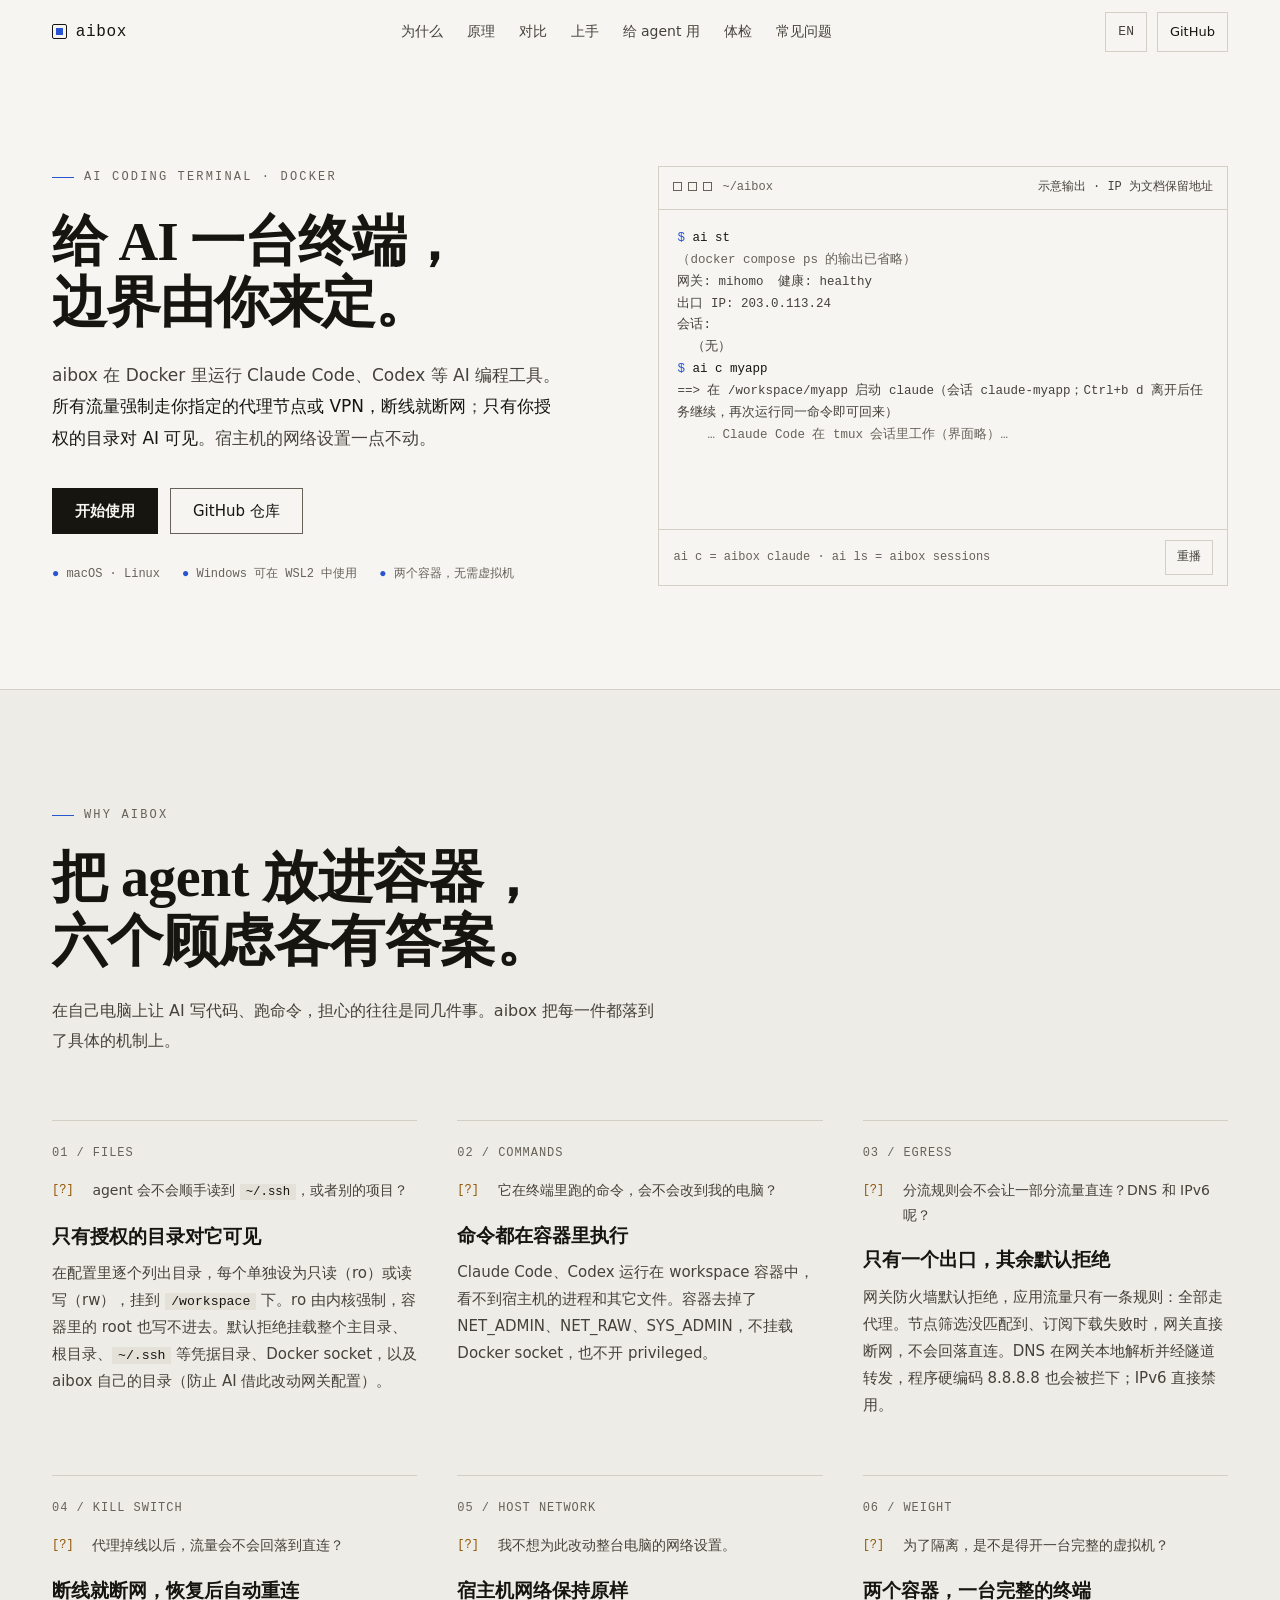
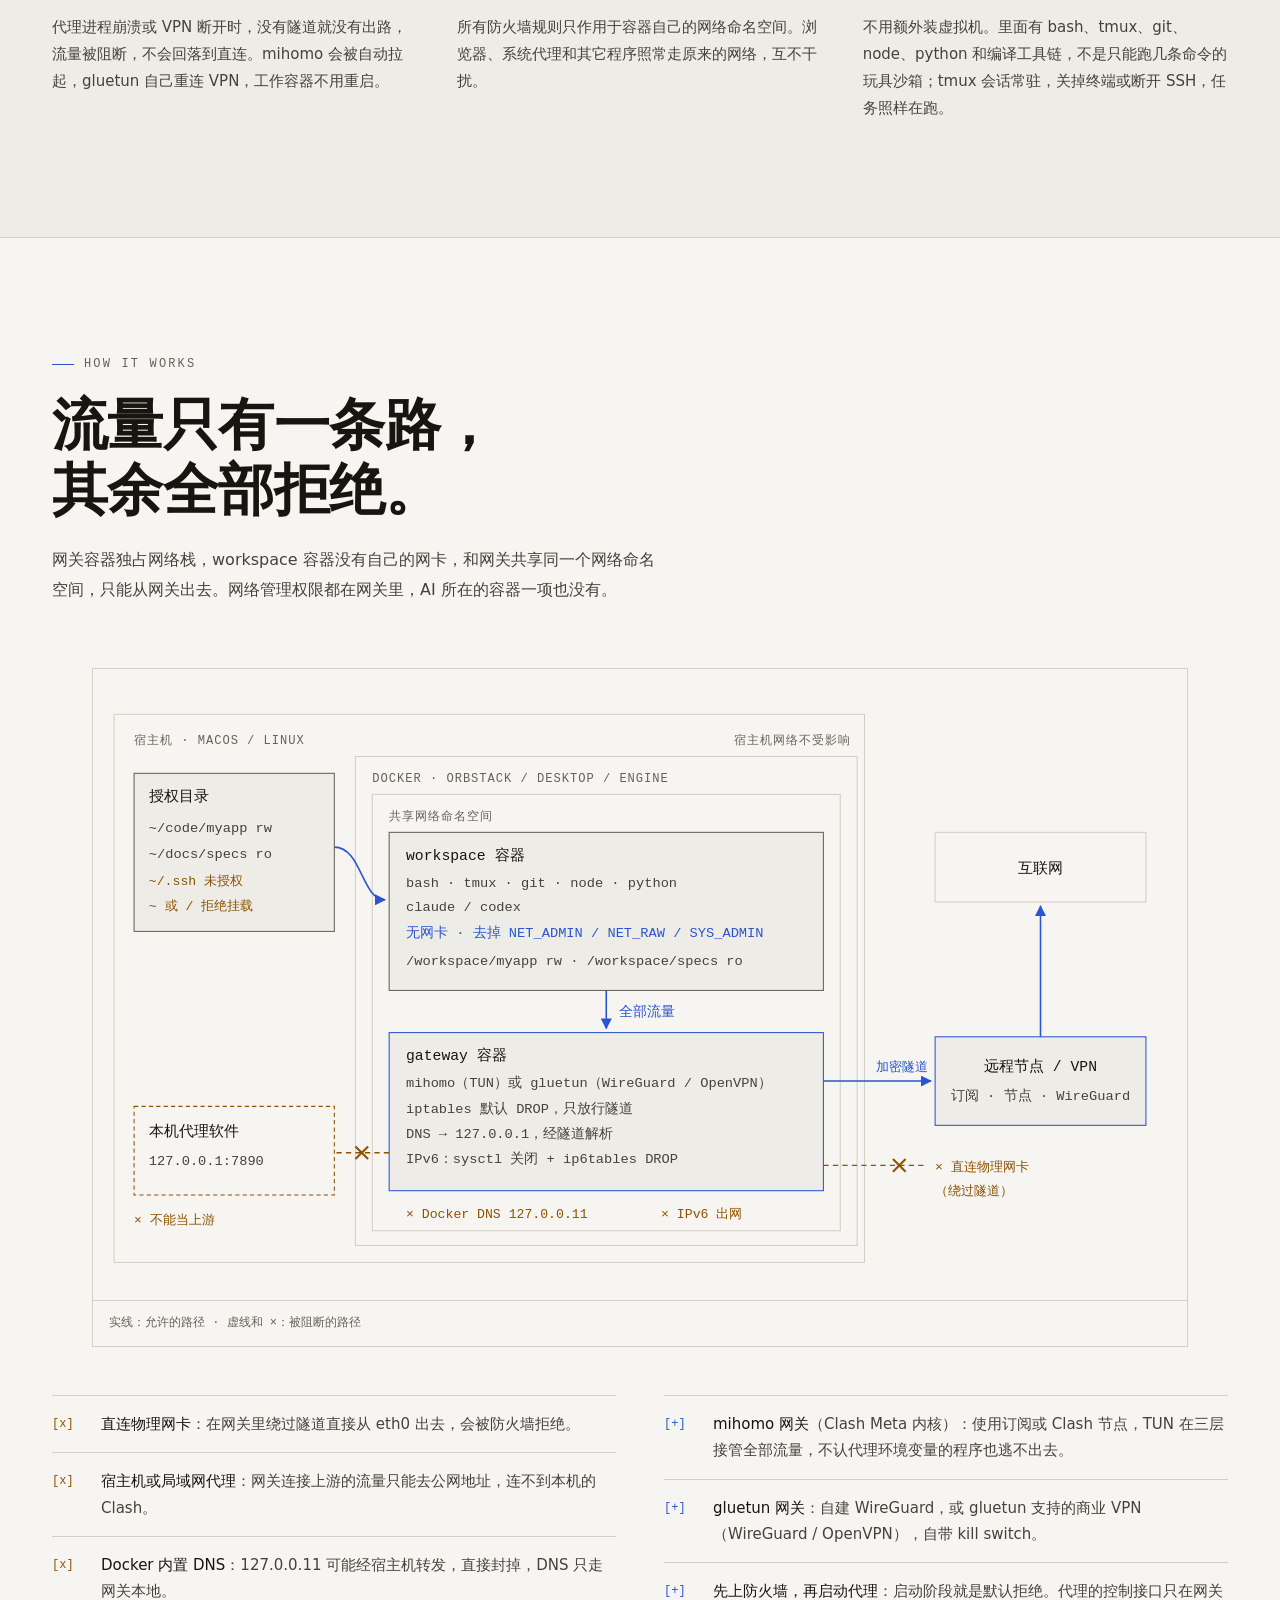
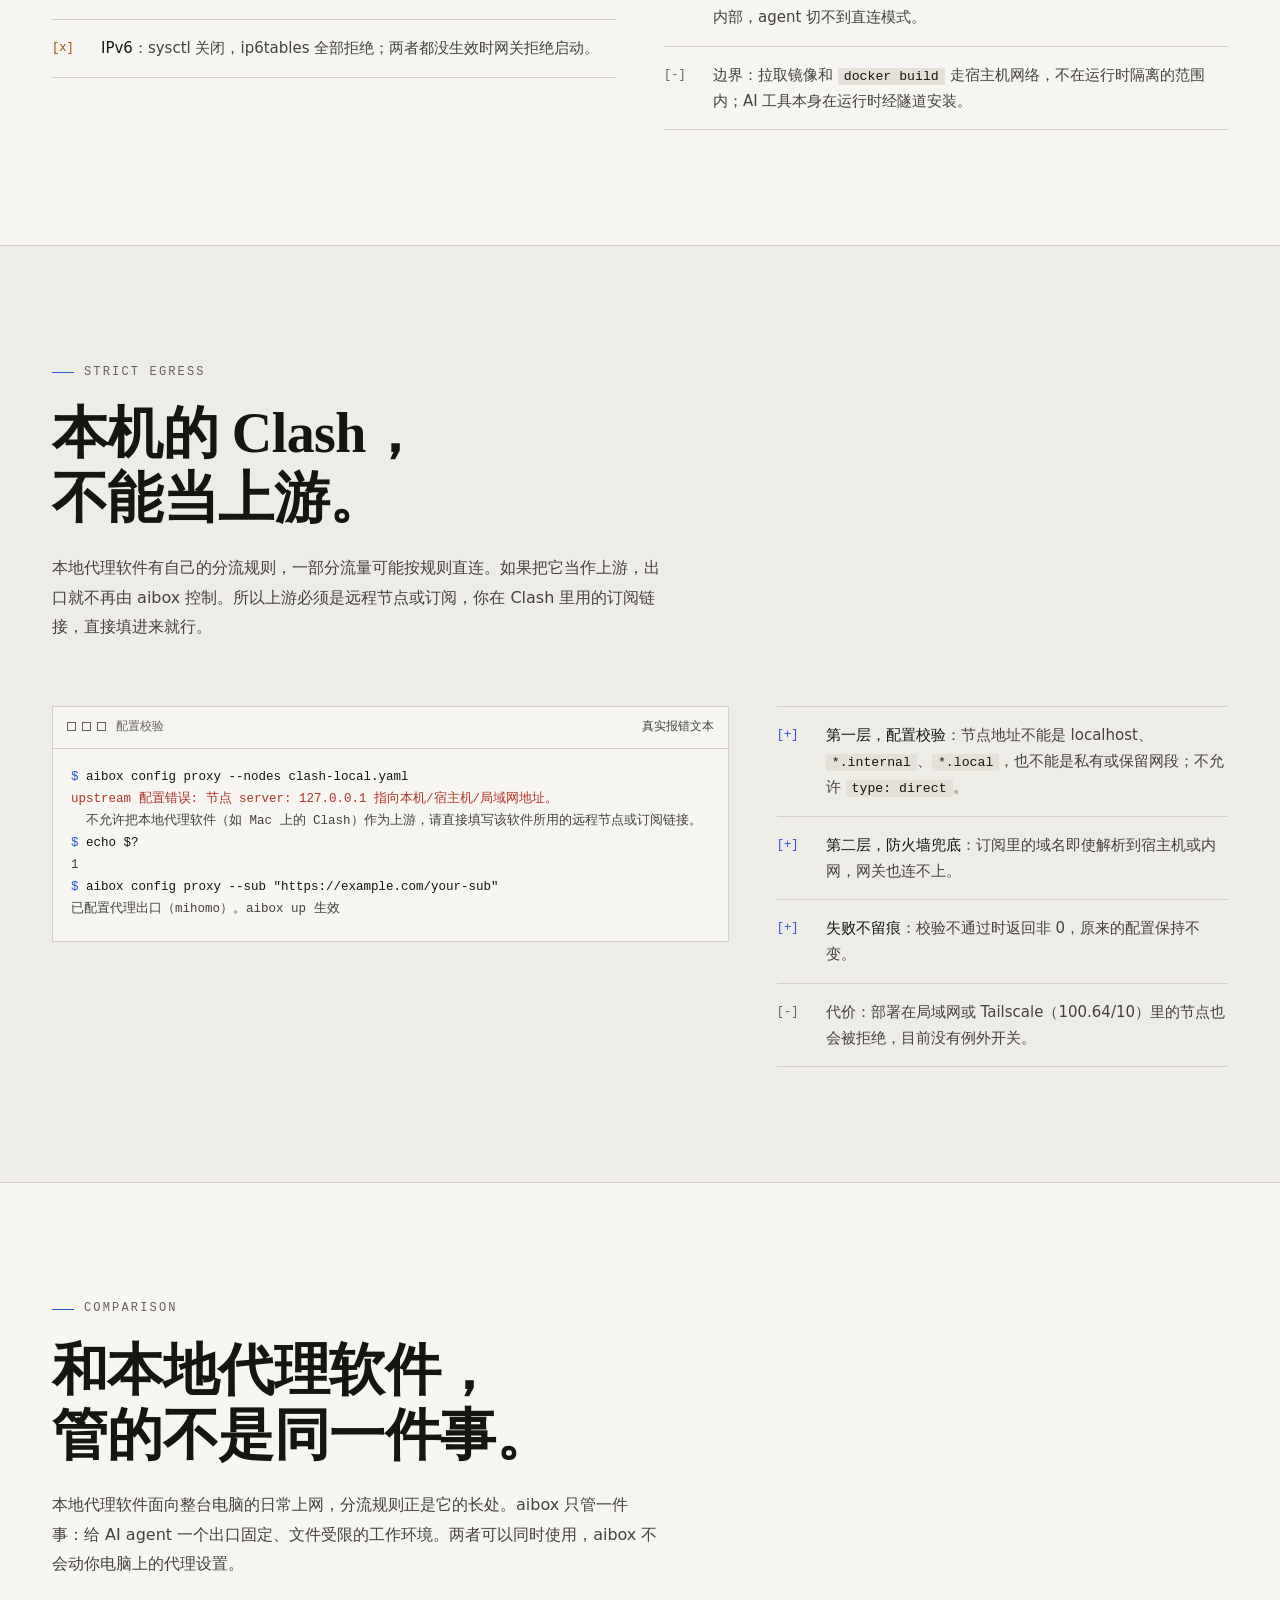
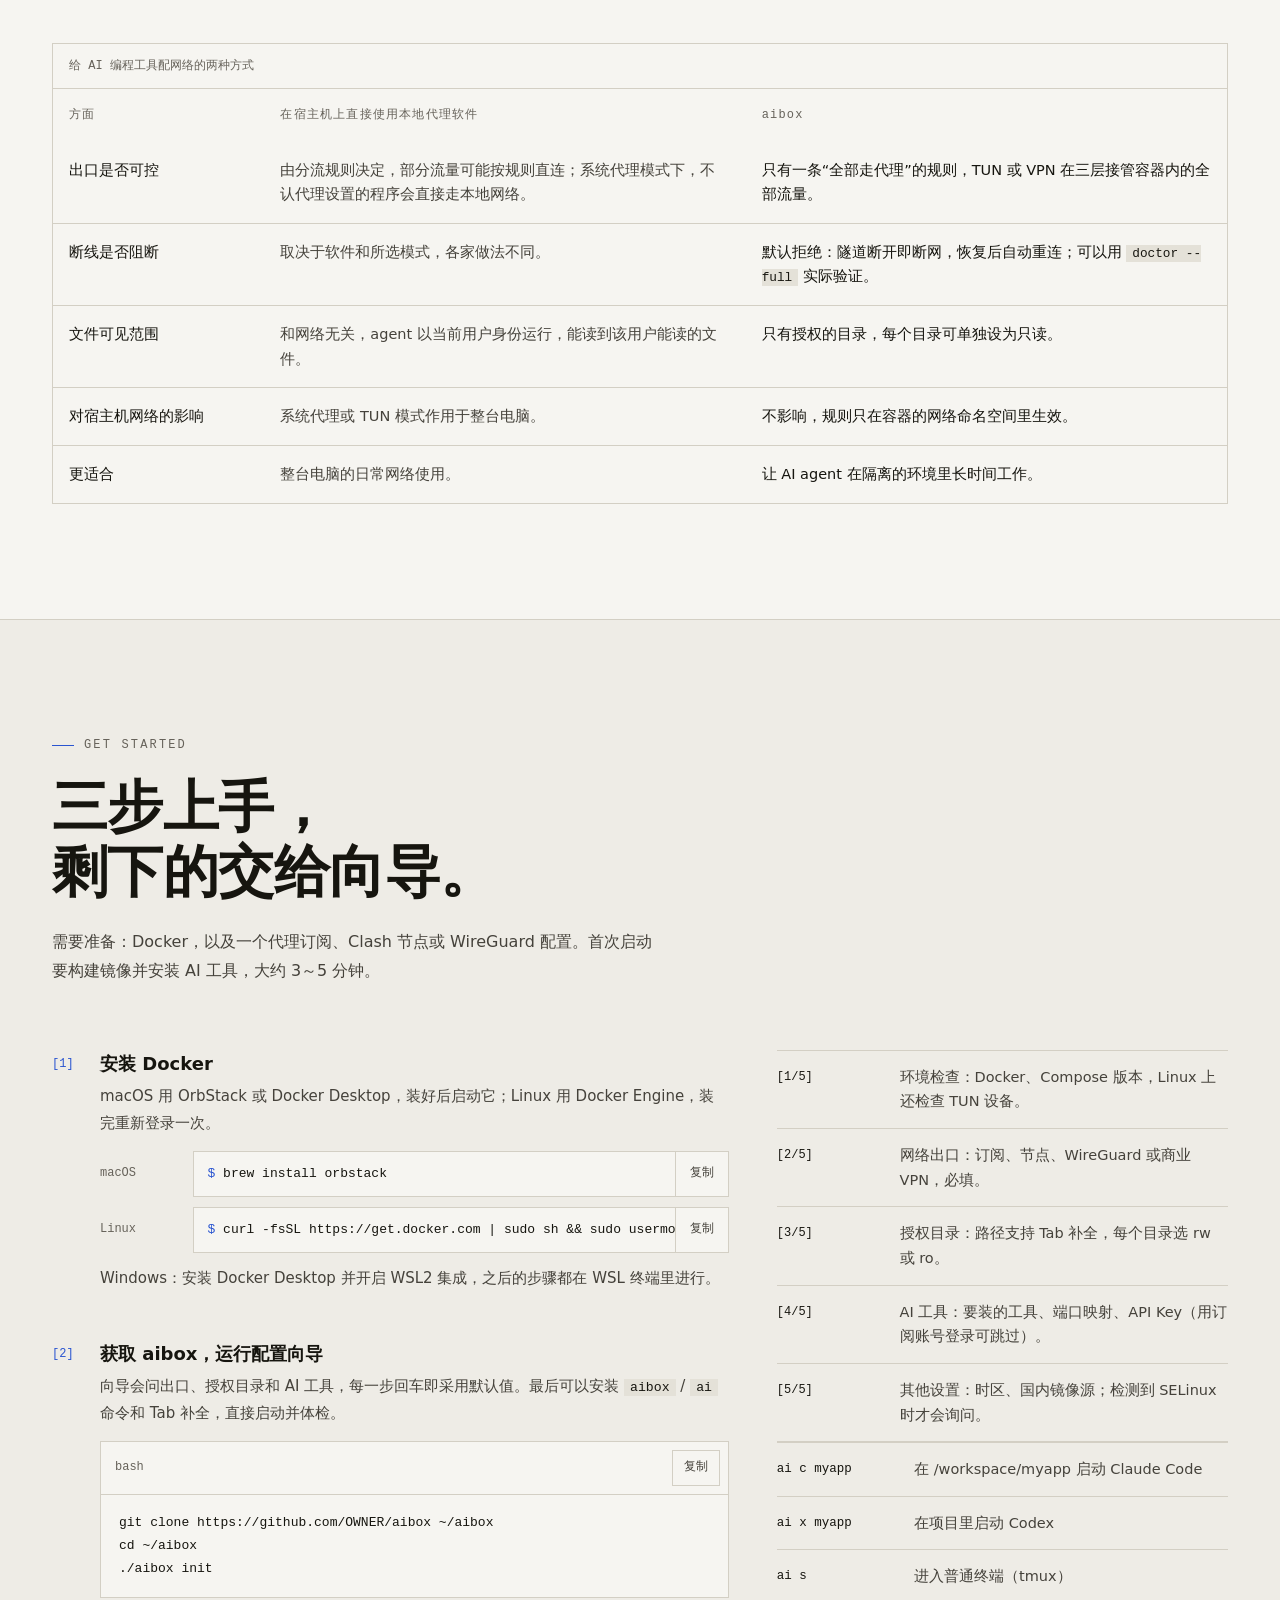
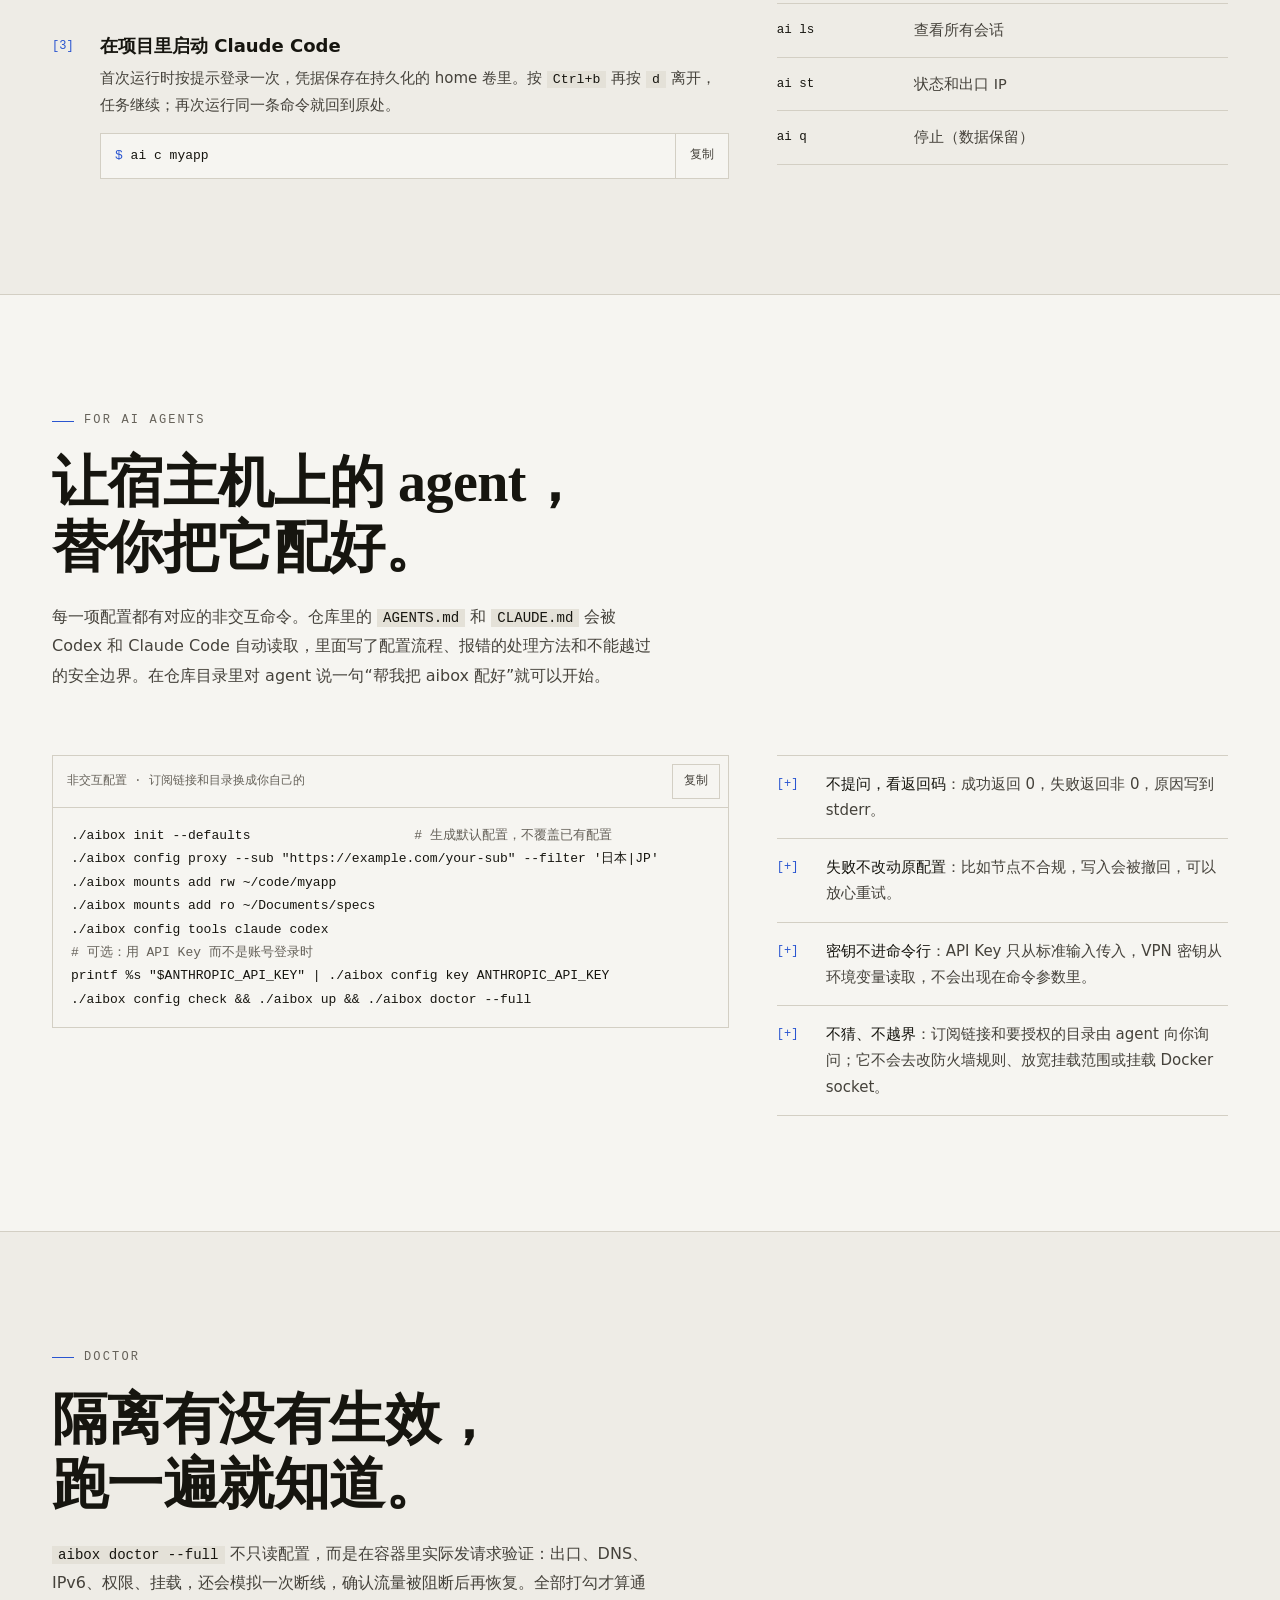
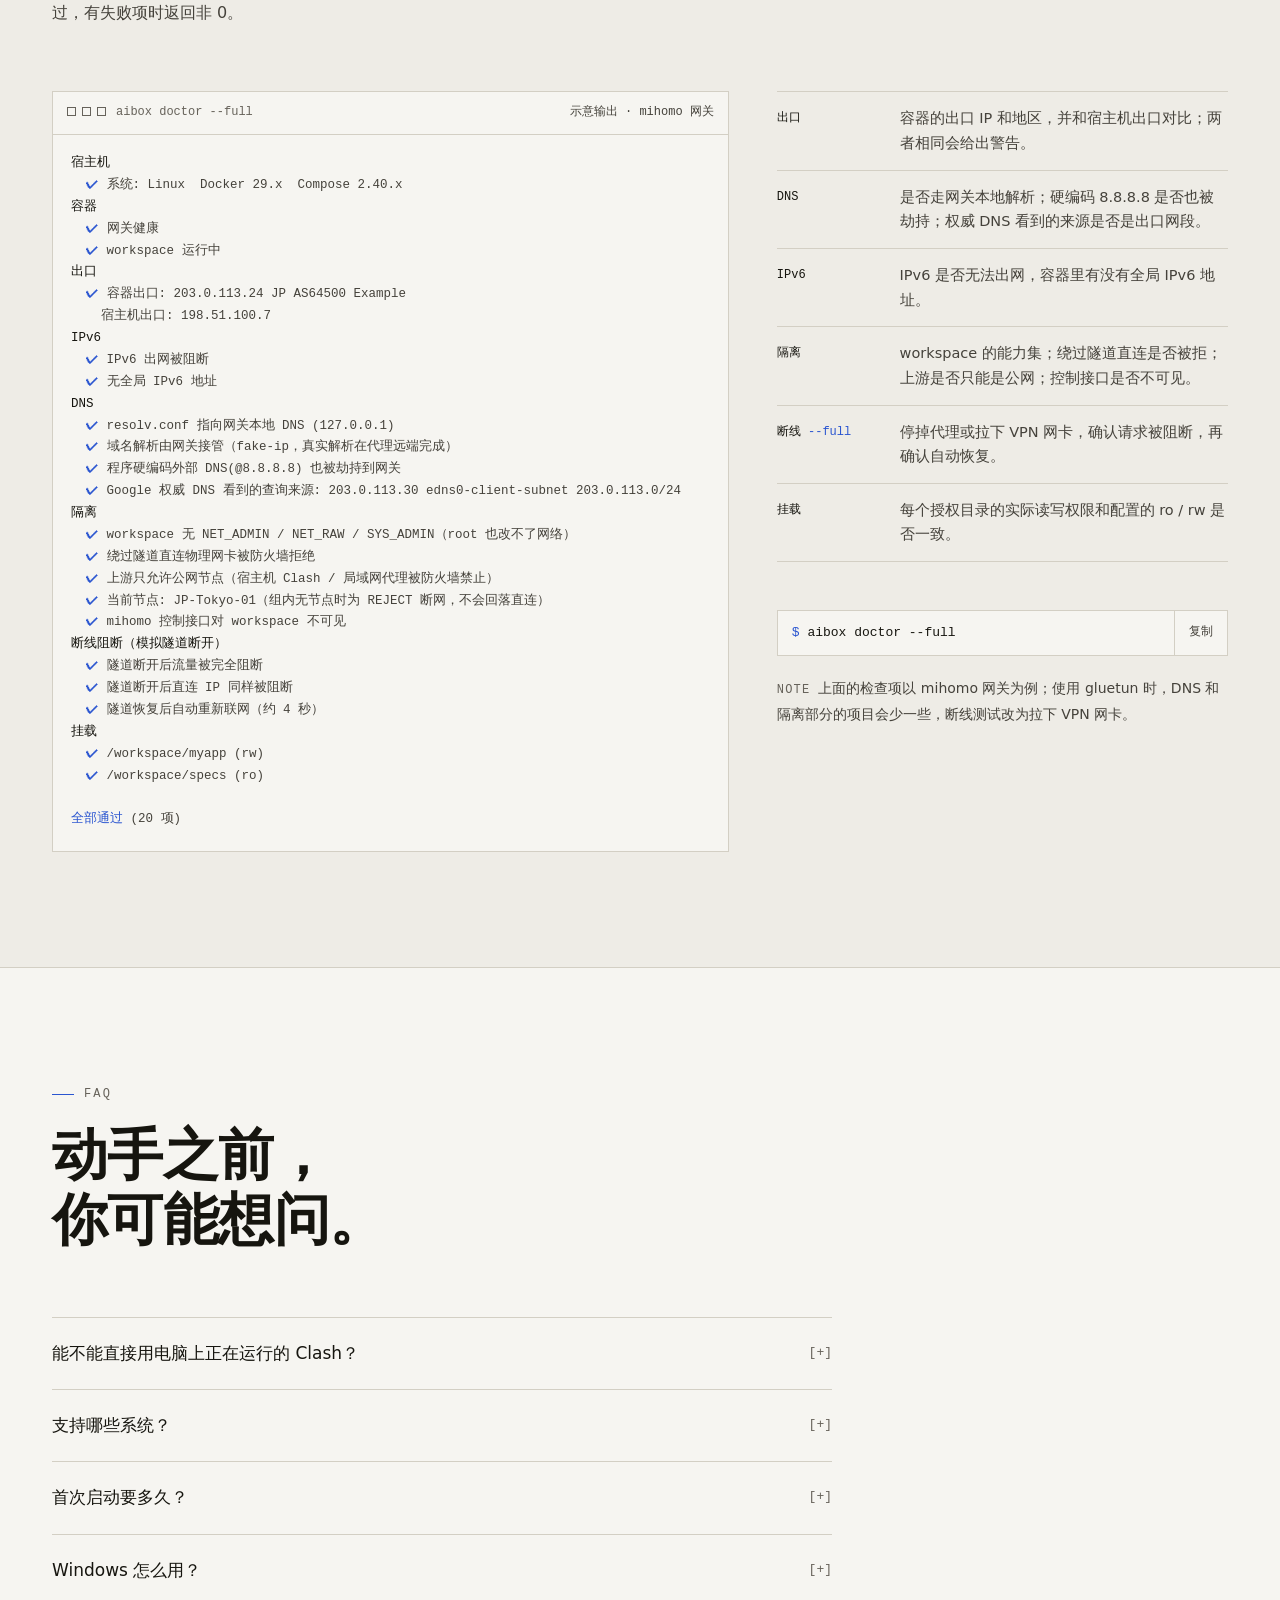
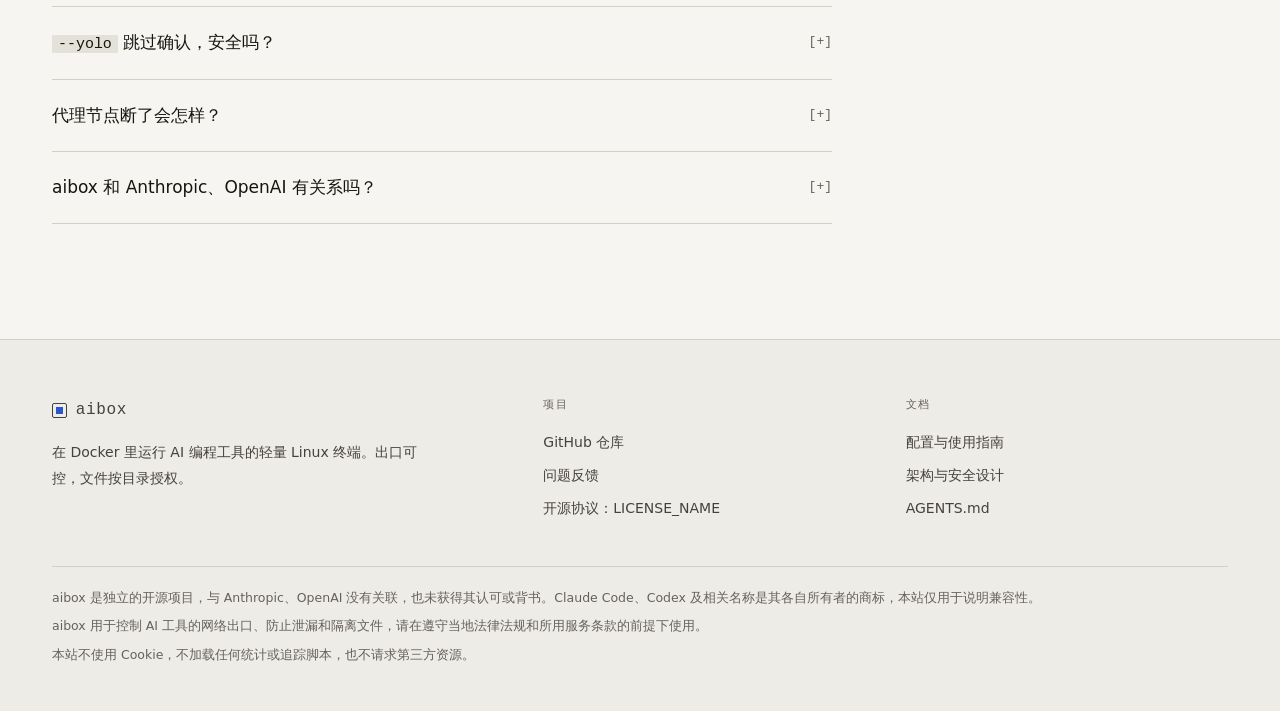
==== site/index.html @ 6d165330 "aibox: Docker 中的 AI 编程终端，出口强制走代理/VPN - 两容器架构：gateway 独占网络栈（mihomo TUN 或 gluetun），workspace 无网卡、   去掉" ====
<!doctype html>
<html lang="zh-CN">
<head>
<meta charset="utf-8">
<meta name="viewport" content="width=device-width, initial-scale=1">
<title>aibox — 在 Docker 里给 AI 编程工具一台隔离终端</title>
<meta name="description" content="aibox 在 Docker 里运行 Claude Code、Codex 等 AI 编程工具：所有流量强制走你指定的代理节点或 VPN，断线就断网；只有你授权的目录对 AI 可见。支持 macOS 和 Linux。">
<meta name="color-scheme" content="light dark">
<meta name="theme-color" content="#f6f5f1" media="(prefers-color-scheme: light)">
<meta name="theme-color" content="#0a0a09" media="(prefers-color-scheme: dark)">
<link rel="canonical" href="https://SITE_DOMAIN/">
<link rel="alternate" hreflang="zh-CN" href="https://SITE_DOMAIN/">
<link rel="alternate" hreflang="en" href="https://SITE_DOMAIN/en/">
<link rel="icon" href="favicon.svg" type="image/svg+xml">
<meta property="og:type" content="website">
<meta property="og:site_name" content="aibox">
<meta property="og:title" content="aibox — 在 Docker 里给 AI 编程工具一台隔离终端">
<meta property="og:description" content="出口强制走你指定的代理或 VPN，断线就断网；只有授权的目录对 AI 可见。两个容器，不需要虚拟机。">
<meta property="og:url" content="https://SITE_DOMAIN/">
<meta property="og:locale" content="zh_CN">
<meta property="og:locale:alternate" content="en_US">
<!-- 导出 og.png（1200×630，源文件 og.svg）后取消下面两行的注释 -->
<!-- <meta property="og:image" content="https://SITE_DOMAIN/og.png"> -->
<!-- <meta name="twitter:card" content="summary_large_image"> -->
<link rel="stylesheet" href="assets/site.css">
</head>
<body>
<a class="skip" href="#main">跳到正文</a>

<header class="hdr">
  <div class="shell bar">
    <a class="logo" href="./" aria-label="aibox 首页"><i aria-hidden="true"></i>aibox</a>
    <nav class="links" aria-label="页面导航">
      <a href="#why">为什么</a>
      <a href="#how">原理</a>
      <a href="#compare">对比</a>
      <a href="#start">上手</a>
      <a href="#agents">给 agent 用</a>
      <a href="#doctor">体检</a>
      <a href="#faq">常见问题</a>
    </nav>
    <div class="hdr-r">
      <a class="lang" href="en/" hreflang="en" lang="en">EN</a>
      <a class="hdr-cta" href="https://github.com/OWNER/aibox">GitHub</a>
    </div>
  </div>
</header>

<main id="main">

<!-- ============ 首屏 ============ -->
<section class="hero" aria-labelledby="hero-title">
  <div class="shell hero-grid">
    <div>
      <p class="eyebrow">AI CODING TERMINAL · DOCKER</p>
      <h1 id="hero-title">给 AI 一台终端，<br>边界由你来定。</h1>
      <p class="sub">aibox 在 Docker 里运行 Claude Code、Codex 等 AI 编程工具。<b>所有流量强制走你指定的代理节点或 VPN，断线就断网</b>；<b>只有你授权的目录对 AI 可见</b>。宿主机的网络设置一点不动。</p>
      <div class="btns">
        <a class="btn p" href="#start">开始使用</a>
        <a class="btn g" href="https://github.com/OWNER/aibox">GitHub 仓库</a>
      </div>
      <ul class="hero-meta" aria-label="概况">
        <li>macOS · Linux</li>
        <li>Windows 可在 WSL2 中使用</li>
        <li>两个容器，无需虚拟机</li>
      </ul>
    </div>

    <figure class="term" style="margin:0">
      <div class="term-bar">
        <span><span class="dots" aria-hidden="true"><i></i><i></i><i></i></span>~/aibox</span>
        <span class="tag">示意输出 · IP 为文档保留地址</span>
      </div>
      <pre id="demo" style="white-space:pre-wrap" aria-label="终端演示：查看状态，在项目 myapp 中启动 Claude Code，离开会话后任务继续运行"><span class="ps">$ </span><span class="cm">ai st</span>
<span class="d">（docker compose ps 的输出已省略）</span>
网关: mihomo  健康: <span class="ok">healthy</span>
出口 IP: 203.0.113.24
会话:
  （无）
<span class="ps">$ </span><span class="cm">ai c myapp</span>
<span class="ok">==&gt;</span> 在 /workspace/myapp 启动 claude（会话 claude-myapp；Ctrl+b d 离开后任务继续，再次运行同一命令即可回来）
<span class="d">    … Claude Code 在 tmux 会话里工作（界面略）…</span>
<span class="d">    [按 Ctrl+b d 离开，任务在后台继续]</span>
<span class="ps">$ </span><span class="cm">ai ls</span>
claude-myapp    窗口:1  创建于 Fri Oct 23 10:02:11 2026
</pre>
      <figcaption class="term-foot">
        <span>ai c = aibox claude · ai ls = aibox sessions</span>
        <button class="mini" type="button" id="demo-replay">重播</button>
      </figcaption>
    </figure>
    <script type="application/json" id="demo-script">[
      {"cmd": "ai st"},
      {"out": "（docker compose ps 的输出已省略）", "cls": "d"},
      {"out": "网关: mihomo  健康: healthy"},
      {"out": "出口 IP: 203.0.113.24"},
      {"out": "会话:"},
      {"out": "  （无）", "wait": 700},
      {"cmd": "ai c myapp"},
      {"out": "==> 在 /workspace/myapp 启动 claude（会话 claude-myapp；Ctrl+b d 离开后任务继续，再次运行同一命令即可回来）", "wait": 700},
      {"out": "    … Claude Code 在 tmux 会话里工作（界面略）…", "cls": "d", "wait": 1200},
      {"out": "    [按 Ctrl+b d 离开，任务在后台继续]", "cls": "d", "wait": 700},
      {"cmd": "ai ls"},
      {"out": "claude-myapp    窗口:1  创建于 Fri Oct 23 10:02:11 2026"}
    ]</script>
  </div>
</section>

<!-- ============ 痛点 → 解决 ============ -->
<section class="sec alt" id="why" aria-labelledby="why-title">
  <div class="shell">
    <p class="eyebrow">WHY AIBOX</p>
    <h2 class="h2" id="why-title">把 agent 放进容器，<br>六个顾虑各有答案。</h2>
    <p class="lede">在自己电脑上让 AI 写代码、跑命令，担心的往往是同几件事。aibox 把每一件都落到了具体的机制上。</p>

    <div class="feats sec-body">
      <article>
        <p class="q">01 / FILES</p>
        <p class="worry"><span>agent 会不会顺手读到 <code>~/.ssh</code>，或者别的项目？</span></p>
        <h3>只有授权的目录对它可见</h3>
        <p>在配置里逐个列出目录，每个单独设为只读（ro）或读写（rw），挂到 <code>/workspace</code> 下。ro 由内核强制，容器里的 root 也写不进去。默认拒绝挂载整个主目录、根目录、<code>~/.ssh</code> 等凭据目录、Docker socket，以及 aibox 自己的目录（防止 AI 借此改动网关配置）。</p>
      </article>
      <article>
        <p class="q">02 / COMMANDS</p>
        <p class="worry"><span>它在终端里跑的命令，会不会改到我的电脑？</span></p>
        <h3>命令都在容器里执行</h3>
        <p>Claude Code、Codex 运行在 workspace 容器中，看不到宿主机的进程和其它文件。容器去掉了 NET_ADMIN、NET_RAW、SYS_ADMIN，不挂载 Docker socket，也不开 privileged。</p>
      </article>
      <article>
        <p class="q">03 / EGRESS</p>
        <p class="worry"><span>分流规则会不会让一部分流量直连？DNS 和 IPv6 呢？</span></p>
        <h3>只有一个出口，其余默认拒绝</h3>
        <p>网关防火墙默认拒绝，应用流量只有一条规则：全部走代理。节点筛选没匹配到、订阅下载失败时，网关直接断网，不会回落直连。DNS 在网关本地解析并经隧道转发，程序硬编码 8.8.8.8 也会被拦下；IPv6 直接禁用。</p>
      </article>
      <article>
        <p class="q">04 / KILL SWITCH</p>
        <p class="worry"><span>代理掉线以后，流量会不会回落到直连？</span></p>
        <h3>断线就断网，恢复后自动重连</h3>
        <p>代理进程崩溃或 VPN 断开时，没有隧道就没有出路，流量被阻断，不会回落到直连。mihomo 会被自动拉起，gluetun 自己重连 VPN，工作容器不用重启。</p>
      </article>
      <article>
        <p class="q">05 / HOST NETWORK</p>
        <p class="worry"><span>我不想为此改动整台电脑的网络设置。</span></p>
        <h3>宿主机网络保持原样</h3>
        <p>所有防火墙规则只作用于容器自己的网络命名空间。浏览器、系统代理和其它程序照常走原来的网络，互不干扰。</p>
      </article>
      <article>
        <p class="q">06 / WEIGHT</p>
        <p class="worry"><span>为了隔离，是不是得开一台完整的虚拟机？</span></p>
        <h3>两个容器，一台完整的终端</h3>
        <p>不用额外装虚拟机。里面有 bash、tmux、git、node、python 和编译工具链，不是只能跑几条命令的玩具沙箱；tmux 会话常驻，关掉终端或断开 SSH，任务照样在跑。</p>
      </article>
    </div>
  </div>
</section>

<!-- ============ 工作原理 ============ -->
<section class="sec" id="how" aria-labelledby="how-title">
  <div class="shell">
    <p class="eyebrow">HOW IT WORKS</p>
    <h2 class="h2" id="how-title">流量只有一条路，<br>其余全部拒绝。</h2>
    <p class="lede">网关容器独占网络栈，workspace 容器没有自己的网卡，和网关共享同一个网络命名空间，只能从网关出去。网络管理权限都在网关里，AI 所在的容器一项也没有。</p>

    <figure class="diagram sec-body">
      <div class="diagram-scroll">
        <svg viewBox="0 0 1000 560" role="img" aria-labelledby="arch-t arch-d">
          <title id="arch-t">aibox 架构图</title>
          <desc id="arch-d">宿主机上，授权目录以只读或读写方式挂载进 workspace 容器，~/.ssh 等未授权目录不可见。workspace 容器没有网卡，去掉了 NET_ADMIN、NET_RAW、SYS_ADMIN 权限，与 gateway 容器共享网络命名空间，全部流量交给 gateway。gateway 运行 mihomo（TUN）或 gluetun，iptables 默认拒绝，DNS 经隧道解析，IPv6 禁用。流量只能经加密隧道到远程节点或 VPN 服务器，再到互联网。被阻断的路径：绕过隧道直连物理网卡、把宿主机上的 Clash 当作上游、Docker 内置 DNS 127.0.0.11、IPv6 出网。</desc>
          <defs>
            <marker id="ah-a" viewBox="0 0 10 10" refX="9" refY="5" markerWidth="7" markerHeight="7" orient="auto-start-reverse"><path class="ar-a" d="M0 0L10 5L0 10z"/></marker>
          </defs>

          <!-- 宿主机 -->
          <rect class="box" x="1" y="24" width="712" height="520"/>
          <text class="t-m" x="20" y="52">宿主机 · MACOS / LINUX</text>
          <text class="t-m" x="700" y="52" text-anchor="end">宿主机网络不受影响</text>

          <!-- 授权目录 -->
          <rect class="box-s" x="20" y="80" width="190" height="150"/>
          <text class="t-h" x="34" y="106">授权目录</text>
          <text class="t" x="34" y="136">~/code/myapp  rw</text>
          <text class="t" x="34" y="160">~/docs/specs  ro</text>
          <text class="t-w" x="34" y="186">~/.ssh  未授权</text>
          <text class="t-w" x="34" y="210">~ 或 /  拒绝挂载</text>

          <!-- 本机代理 -->
          <rect class="box-w" x="20" y="396" width="190" height="84"/>
          <text class="t-h" x="34" y="424">本机代理软件</text>
          <text class="t" x="34" y="452">127.0.0.1:7890</text>
          <text class="t-w" x="20" y="508">× 不能当上游</text>

          <!-- Docker -->
          <rect class="box" x="230" y="64" width="476" height="464"/>
          <text class="t-m" x="246" y="88">DOCKER · ORBSTACK / DESKTOP / ENGINE</text>
          <rect class="box" x="246" y="100" width="444" height="414"/>
          <text class="t-m" x="262" y="124">共享网络命名空间</text>

          <!-- workspace -->
          <rect class="box-s" x="262" y="136" width="412" height="150"/>
          <text class="t-h" x="278" y="162">workspace 容器</text>
          <text class="t" x="278" y="188">bash · tmux · git · node · python</text>
          <text class="t" x="278" y="211">claude / codex</text>
          <text class="t-a" x="278" y="235">无网卡 · 去掉 NET_ADMIN / NET_RAW / SYS_ADMIN</text>
          <text class="t" x="278" y="262">/workspace/myapp rw · /workspace/specs ro</text>

          <!-- 挂载 -->
          <path class="ln-a" d="M210 150 C236 150 236 200 258 200" marker-end="url(#ah-a)"/>

          <!-- workspace → gateway -->
          <path class="ln-a" d="M468 286 L468 322" marker-end="url(#ah-a)"/>
          <text class="t-a" x="480" y="310">全部流量</text>

          <!-- gateway -->
          <rect class="box-a" x="262" y="326" width="412" height="150"/>
          <text class="t-h" x="278" y="352">gateway 容器</text>
          <text class="t" x="278" y="378">mihomo（TUN）或 gluetun（WireGuard / OpenVPN）</text>
          <text class="t" x="278" y="402">iptables 默认 DROP，只放行隧道</text>
          <text class="t" x="278" y="426">DNS → 127.0.0.1，经隧道解析</text>
          <text class="t" x="278" y="450">IPv6：sysctl 关闭 + ip6tables DROP</text>

          <!-- 命名空间内被阻断 -->
          <text class="t-w" x="278" y="502">× Docker DNS 127.0.0.11</text>
          <text class="t-w" x="520" y="502">× IPv6 出网</text>

          <!-- 拒绝：本机代理作为上游 -->
          <path class="ln-w" d="M262 440 L210 440"/>
          <path class="x" d="M230 434 L242 446 M242 434 L230 446"/>

          <!-- 隧道 → 远程节点 -->
          <path class="ln-a" d="M674 372 L776 372" marker-end="url(#ah-a)"/>
          <text class="t-a" x="724" y="362" style="font-size:12px">加密隧道</text>
          <rect class="box-a" x="780" y="330" width="200" height="84"/>
          <text class="t-h" x="880" y="362" text-anchor="middle">远程节点 / VPN</text>
          <text class="t" x="880" y="390" text-anchor="middle">订阅 · 节点 · WireGuard</text>

          <!-- 远程节点 → 互联网 -->
          <path class="ln-a" d="M880 330 L880 206" marker-end="url(#ah-a)"/>
          <rect class="box" x="780" y="136" width="200" height="66"/>
          <text class="t-h" x="880" y="175" text-anchor="middle">互联网</text>

          <!-- 拒绝：绕过隧道直连 -->
          <path class="ln-w" d="M674 452 L770 452"/>
          <path class="x" d="M740 446 L752 458 M752 446 L740 458"/>
          <text class="t-w" x="780" y="457">× 直连物理网卡</text>
          <text class="t-w" x="780" y="480">（绕过隧道）</text>
        </svg>
      </div>
      <figcaption>实线：允许的路径 · 虚线和 ×：被阻断的路径<span class="hint"> · 左右滑动查看全图</span></figcaption>
    </figure>

    <div class="two even below">
      <ul class="ticks" aria-label="被阻断的路径">
        <li class="no"><span><b>直连物理网卡</b>：在网关里绕过隧道直接从 eth0 出去，会被防火墙拒绝。</span></li>
        <li class="no"><span><b>宿主机或局域网代理</b>：网关连接上游的流量只能去公网地址，连不到本机的 Clash。</span></li>
        <li class="no"><span><b>Docker 内置 DNS</b>：127.0.0.11 可能经宿主机转发，直接封掉，DNS 只走网关本地。</span></li>
        <li class="no"><span><b>IPv6</b>：sysctl 关闭，ip6tables 全部拒绝；两者都没生效时网关拒绝启动。</span></li>
      </ul>
      <ul class="ticks" aria-label="网关说明">
        <li><span><b>mihomo 网关</b>（Clash Meta 内核）：使用订阅或 Clash 节点，TUN 在三层接管全部流量，不认代理环境变量的程序也逃不出去。</span></li>
        <li><span><b>gluetun 网关</b>：自建 WireGuard，或 gluetun 支持的商业 VPN（WireGuard / OpenVPN），自带 kill switch。</span></li>
        <li><span><b>先上防火墙，再启动代理</b>：启动阶段就是默认拒绝。代理的控制接口只在网关内部，agent 切不到直连模式。</span></li>
        <li class="dash"><span>边界：拉取镜像和 <code>docker build</code> 走宿主机网络，不在运行时隔离的范围内；AI 工具本身在运行时经隧道安装。</span></li>
      </ul>
    </div>
  </div>
</section>

<!-- ============ 严格出口策略 ============ -->
<section class="sec alt" id="strict" aria-labelledby="strict-title">
  <div class="shell">
    <p class="eyebrow">STRICT EGRESS</p>
    <h2 class="h2" id="strict-title">本机的 Clash，<br>不能当上游。</h2>
    <p class="lede">本地代理软件有自己的分流规则，一部分流量可能按规则直连。如果把它当作上游，出口就不再由 aibox 控制。所以上游必须是远程节点或订阅，你在 Clash 里用的订阅链接，直接填进来就行。</p>

    <div class="two sec-body">
      <figure class="term" style="margin:0">
        <div class="term-bar"><span><span class="dots" aria-hidden="true"><i></i><i></i><i></i></span>配置校验</span><span class="tag">真实报错文本</span></div>
        <pre><span class="ps">$ </span><span class="cm">aibox config proxy --nodes clash-local.yaml</span>
<span class="er">upstream 配置错误: 节点 server: 127.0.0.1 指向本机/宿主机/局域网地址。</span>
  不允许把本地代理软件（如 Mac 上的 Clash）作为上游，请直接填写该软件所用的远程节点或订阅链接。
<span class="ps">$ </span><span class="cm">echo $?</span>
1
<span class="ps">$ </span><span class="cm">aibox config proxy --sub "https://example.com/your-sub"</span>
已配置代理出口（mihomo）。aibox up 生效</pre>
      </figure>
      <ul class="ticks">
        <li><span><b>第一层，配置校验</b>：节点地址不能是 localhost、<code>*.internal</code>、<code>*.local</code>，也不能是私有或保留网段；不允许 <code>type: direct</code>。</span></li>
        <li><span><b>第二层，防火墙兜底</b>：订阅里的域名即使解析到宿主机或内网，网关也连不上。</span></li>
        <li><span><b>失败不留痕</b>：校验不通过时返回非 0，原来的配置保持不变。</span></li>
        <li class="dash"><span>代价：部署在局域网或 Tailscale（100.64/10）里的节点也会被拒绝，目前没有例外开关。</span></li>
      </ul>
    </div>
  </div>
</section>

<!-- ============ 对比 ============ -->
<section class="sec" id="compare" aria-labelledby="compare-title">
  <div class="shell">
    <p class="eyebrow">COMPARISON</p>
    <h2 class="h2" id="compare-title">和本地代理软件，<br>管的不是同一件事。</h2>
    <p class="lede">本地代理软件面向整台电脑的日常上网，分流规则正是它的长处。aibox 只管一件事：给 AI agent 一个出口固定、文件受限的工作环境。两者可以同时使用，aibox 不会动你电脑上的代理设置。</p>

    <div class="tbl-wrap sec-body">
      <table class="cmp">
        <caption>给 AI 编程工具配网络的两种方式</caption>
        <thead>
          <tr><th scope="col">方面</th><th scope="col">在宿主机上直接使用本地代理软件</th><th scope="col">aibox</th></tr>
        </thead>
        <tbody>
          <tr>
            <th scope="row">出口是否可控</th>
            <td data-label="本地代理软件">由分流规则决定，部分流量可能按规则直连；系统代理模式下，不认代理设置的程序会直接走本地网络。</td>
            <td class="us" data-label="aibox">只有一条“全部走代理”的规则，TUN 或 VPN 在三层接管容器内的全部流量。</td>
          </tr>
          <tr>
            <th scope="row">断线是否阻断</th>
            <td data-label="本地代理软件">取决于软件和所选模式，各家做法不同。</td>
            <td class="us" data-label="aibox">默认拒绝：隧道断开即断网，恢复后自动重连；可以用 <code>doctor --full</code> 实际验证。</td>
          </tr>
          <tr>
            <th scope="row">文件可见范围</th>
            <td data-label="本地代理软件">和网络无关，agent 以当前用户身份运行，能读到该用户能读的文件。</td>
            <td class="us" data-label="aibox">只有授权的目录，每个目录可单独设为只读。</td>
          </tr>
          <tr>
            <th scope="row">对宿主机网络的影响</th>
            <td data-label="本地代理软件">系统代理或 TUN 模式作用于整台电脑。</td>
            <td class="us" data-label="aibox">不影响，规则只在容器的网络命名空间里生效。</td>
          </tr>
          <tr>
            <th scope="row">更适合</th>
            <td data-label="本地代理软件">整台电脑的日常网络使用。</td>
            <td class="us" data-label="aibox">让 AI agent 在隔离的环境里长时间工作。</td>
          </tr>
        </tbody>
      </table>
    </div>
  </div>
</section>

<!-- ============ 上手 ============ -->
<section class="sec alt" id="start" aria-labelledby="start-title">
  <div class="shell">
    <p class="eyebrow">GET STARTED</p>
    <h2 class="h2" id="start-title">三步上手，<br>剩下的交给向导。</h2>
    <p class="lede">需要准备：Docker，以及一个代理订阅、Clash 节点或 WireGuard 配置。首次启动要构建镜像并安装 AI 工具，大约 3～5 分钟。</p>

    <div class="two sec-body">
      <ol class="steps">
        <li>
          <span class="n">[1]</span>
          <div>
            <h3>安装 Docker</h3>
            <p>macOS 用 OrbStack 或 Docker Desktop，装好后启动它；Linux 用 Docker Engine，装完重新登录一次。</p>
            <div class="os">
              <div class="os-row"><span>macOS</span>
                <div class="cli"><pre id="c-mac">brew install orbstack</pre><button class="copy" type="button" data-target="c-mac">复制</button></div>
              </div>
              <div class="os-row"><span>Linux</span>
                <div class="cli"><pre id="c-linux">curl -fsSL https://get.docker.com | sudo sh &amp;&amp; sudo usermod -aG docker $USER</pre><button class="copy" type="button" data-target="c-linux">复制</button></div>
              </div>
            </div>
            <p style="margin-top:12px">Windows：安装 Docker Desktop 并开启 WSL2 集成，之后的步骤都在 WSL 终端里进行。</p>
          </div>
        </li>
        <li>
          <span class="n">[2]</span>
          <div>
            <h3>获取 aibox，运行配置向导</h3>
            <p>向导会问出口、授权目录和 AI 工具，每一步回车即采用默认值。最后可以安装 <code>aibox</code> / <code>ai</code> 命令和 Tab 补全，直接启动并体检。</p>
            <div class="code"><div class="code-bar"><span>bash</span><button class="mini copy" type="button" data-target="c-init">复制</button></div>
<pre id="c-init">git clone https://github.com/OWNER/aibox ~/aibox
cd ~/aibox
./aibox init</pre></div>
          </div>
        </li>
        <li>
          <span class="n">[3]</span>
          <div>
            <h3>在项目里启动 Claude Code</h3>
            <p>首次运行时按提示登录一次，凭据保存在持久化的 home 卷里。按 <code>Ctrl+b</code> 再按 <code>d</code> 离开，任务继续；再次运行同一条命令就回到原处。</p>
            <div class="cli"><pre id="c-run">ai c myapp</pre><button class="copy" type="button" data-target="c-run">复制</button></div>
          </div>
        </li>
      </ol>

      <div>
        <ul class="checks" aria-label="配置向导的 5 个步骤">
          <li><span>[1/5]</span>环境检查：Docker、Compose 版本，Linux 上还检查 TUN 设备。</li>
          <li><span>[2/5]</span>网络出口：订阅、节点、WireGuard 或商业 VPN，必填。</li>
          <li><span>[3/5]</span>授权目录：路径支持 Tab 补全，每个目录选 rw 或 ro。</li>
          <li><span>[4/5]</span>AI 工具：要装的工具、端口映射、API Key（用订阅账号登录可跳过）。</li>
          <li><span>[5/5]</span>其他设置：时区、国内镜像源；检测到 SELinux 时才会询问。</li>
        </ul>
        <ul class="checks cmds below" aria-label="日常命令">
          <li><span><code>ai c myapp</code></span>在 /workspace/myapp 启动 Claude Code</li>
          <li><span><code>ai x myapp</code></span>在项目里启动 Codex</li>
          <li><span><code>ai s</code></span>进入普通终端（tmux）</li>
          <li><span><code>ai ls</code></span>查看所有会话</li>
          <li><span><code>ai st</code></span>状态和出口 IP</li>
          <li><span><code>ai q</code></span>停止（数据保留）</li>
        </ul>
      </div>
    </div>
  </div>
</section>

<!-- ============ 给 AI agent 用 ============ -->
<section class="sec" id="agents" aria-labelledby="agents-title">
  <div class="shell">
    <p class="eyebrow">FOR AI AGENTS</p>
    <h2 class="h2" id="agents-title">让宿主机上的 agent，<br>替你把它配好。</h2>
    <p class="lede">每一项配置都有对应的非交互命令。仓库里的 <code>AGENTS.md</code> 和 <code>CLAUDE.md</code> 会被 Codex 和 Claude Code 自动读取，里面写了配置流程、报错的处理方法和不能越过的安全边界。在仓库目录里对 agent 说一句“帮我把 aibox 配好”就可以开始。</p>

    <div class="two sec-body">
      <div class="code">
        <div class="code-bar"><span>非交互配置 · 订阅链接和目录换成你自己的</span><button class="mini copy" type="button" data-target="c-agent">复制</button></div>
<pre id="c-agent">./aibox init --defaults                     <span class="c"># 生成默认配置，不覆盖已有配置</span>
./aibox config proxy --sub "https://example.com/your-sub" --filter '日本|JP'
./aibox mounts add rw ~/code/myapp
./aibox mounts add ro ~/Documents/specs
./aibox config tools claude codex
<span class="c"># 可选：用 API Key 而不是账号登录时</span>
printf %s "$ANTHROPIC_API_KEY" | ./aibox config key ANTHROPIC_API_KEY
./aibox config check &amp;&amp; ./aibox up &amp;&amp; ./aibox doctor --full</pre>
      </div>
      <ul class="ticks">
        <li><span><b>不提问，看返回码</b>：成功返回 0，失败返回非 0，原因写到 stderr。</span></li>
        <li><span><b>失败不改动原配置</b>：比如节点不合规，写入会被撤回，可以放心重试。</span></li>
        <li><span><b>密钥不进命令行</b>：API Key 只从标准输入传入，VPN 密钥从环境变量读取，不会出现在命令参数里。</span></li>
        <li><span><b>不猜、不越界</b>：订阅链接和要授权的目录由 agent 向你询问；它不会去改防火墙规则、放宽挂载范围或挂载 Docker socket。</span></li>
      </ul>
    </div>
  </div>
</section>

<!-- ============ 体检 ============ -->
<section class="sec alt" id="doctor" aria-labelledby="doctor-title">
  <div class="shell">
    <p class="eyebrow">DOCTOR</p>
    <h2 class="h2" id="doctor-title">隔离有没有生效，<br>跑一遍就知道。</h2>
    <p class="lede"><code>aibox doctor --full</code> 不只读配置，而是在容器里实际发请求验证：出口、DNS、IPv6、权限、挂载，还会模拟一次断线，确认流量被阻断后再恢复。全部打勾才算通过，有失败项时返回非 0。</p>

    <div class="two sec-body">
      <figure class="term" style="margin:0">
        <div class="term-bar"><span><span class="dots" aria-hidden="true"><i></i><i></i><i></i></span>aibox doctor --full</span><span class="tag">示意输出 · mihomo 网关</span></div>
        <pre><span class="hd">宿主机</span>
  <span class="ok">✔</span> 系统: Linux  Docker 29.x  Compose 2.40.x
<span class="hd">容器</span>
  <span class="ok">✔</span> 网关健康
  <span class="ok">✔</span> workspace 运行中
<span class="hd">出口</span>
  <span class="ok">✔</span> 容器出口: 203.0.113.24 JP AS64500 Example
    宿主机出口: 198.51.100.7
<span class="hd">IPv6</span>
  <span class="ok">✔</span> IPv6 出网被阻断
  <span class="ok">✔</span> 无全局 IPv6 地址
<span class="hd">DNS</span>
  <span class="ok">✔</span> resolv.conf 指向网关本地 DNS (127.0.0.1)
  <span class="ok">✔</span> 域名解析由网关接管（fake-ip，真实解析在代理远端完成）
  <span class="ok">✔</span> 程序硬编码外部 DNS(@8.8.8.8) 也被劫持到网关
  <span class="ok">✔</span> Google 权威 DNS 看到的查询来源: 203.0.113.30 edns0-client-subnet 203.0.113.0/24
<span class="hd">隔离</span>
  <span class="ok">✔</span> workspace 无 NET_ADMIN / NET_RAW / SYS_ADMIN（root 也改不了网络）
  <span class="ok">✔</span> 绕过隧道直连物理网卡被防火墙拒绝
  <span class="ok">✔</span> 上游只允许公网节点（宿主机 Clash / 局域网代理被防火墙禁止）
  <span class="ok">✔</span> 当前节点: JP-Tokyo-01（组内无节点时为 REJECT 断网，不会回落直连）
  <span class="ok">✔</span> mihomo 控制接口对 workspace 不可见
<span class="hd">断线阻断（模拟隧道断开）</span>
  <span class="ok">✔</span> 隧道断开后流量被完全阻断
  <span class="ok">✔</span> 隧道断开后直连 IP 同样被阻断
  <span class="ok">✔</span> 隧道恢复后自动重新联网（约 4 秒）
<span class="hd">挂载</span>
  <span class="ok">✔</span> /workspace/myapp (rw)
  <span class="ok">✔</span> /workspace/specs (ro)

<span class="ok">全部通过</span> (20 项)</pre>
      </figure>
      <div>
        <ul class="checks" aria-label="体检项目">
          <li><span>出口</span>容器的出口 IP 和地区，并和宿主机出口对比；两者相同会给出警告。</li>
          <li><span>DNS</span>是否走网关本地解析；硬编码 8.8.8.8 是否也被劫持；权威 DNS 看到的来源是否是出口网段。</li>
          <li><span>IPv6</span>IPv6 是否无法出网，容器里有没有全局 IPv6 地址。</li>
          <li><span>隔离</span>workspace 的能力集；绕过隧道直连是否被拒；上游是否只能是公网；控制接口是否不可见。</li>
          <li class="full"><span>断线</span>停掉代理或拉下 VPN 网卡，确认请求被阻断，再确认自动恢复。</li>
          <li><span>挂载</span>每个授权目录的实际读写权限和配置的 ro / rw 是否一致。</li>
        </ul>
        <div class="cli below"><pre id="c-doctor">aibox doctor --full</pre><button class="copy" type="button" data-target="c-doctor">复制</button></div>
        <p class="note"><span class="lbl">NOTE</span>上面的检查项以 mihomo 网关为例；使用 gluetun 时，DNS 和隔离部分的项目会少一些，断线测试改为拉下 VPN 网卡。</p>
      </div>
    </div>
  </div>
</section>

<!-- ============ FAQ ============ -->
<section class="sec" id="faq" aria-labelledby="faq-title">
  <div class="shell">
    <p class="eyebrow">FAQ</p>
    <h2 class="h2" id="faq-title">动手之前，<br>你可能想问。</h2>
    <div class="faq sec-body">
      <details>
        <summary><span>能不能直接用电脑上正在运行的 Clash？</span></summary>
        <div class="ans">
          <p>不能，这是有意的设计。Clash 的分流规则可能让一部分流量直连，出口就不受控了。指向本机、宿主机或局域网的上游会在配置校验和防火墙两层被拒绝。</p>
          <p>做法是把 Clash 里用的订阅链接填进来：<code>aibox config proxy --sub "订阅链接"</code>。</p>
        </div>
      </details>
      <details>
        <summary><span>支持哪些系统？</span></summary>
        <div class="ans">
          <p>支持 macOS（Apple Silicon 和 Intel，推荐 OrbStack，Docker Desktop、Colima 也可以）和 Linux（Docker Engine 25 及以上、Compose 2.24 及以上）。</p>
          <p>已实测的环境是 Ubuntu 24.04 arm64、Docker 29、Compose 2.40，两种网关都通过了 <code>doctor --full</code>；脚本兼容 macOS 自带的 bash 3.2。真实的 Mac、SELinux 系统（Fedora / RHEL）和 rootless Docker 还没有实测过，遇到问题欢迎反馈。</p>
        </div>
      </details>
      <details>
        <summary><span>首次启动要多久？</span></summary>
        <div class="ans">
          <p>大约 3～5 分钟：构建两个镜像，再经隧道安装你选择的 AI 工具。之后再启动不需要重新构建，AI 工具、登录凭据和 shell 历史都保存在持久化的 home 卷里。</p>
        </div>
      </details>
      <details>
        <summary><span>Windows 怎么用？</span></summary>
        <div class="ans">
          <p>在 WSL2 里使用：安装 Docker Desktop 并开启 WSL2 集成，然后在 WSL 终端里 <code>git clone</code> 并运行 <code>./aibox init</code>，之后的用法和 Linux 一样。</p>
        </div>
      </details>
      <details>
        <summary><span><code>--yolo</code> 跳过确认，安全吗？</span></summary>
        <div class="ans">
          <p><code>ai c myapp --yolo</code> 会跳过工具自身的逐条确认。容器本身就是沙箱：agent 只能改动你授权为 rw 的目录，网络只能走网关。但在 rw 目录里，它可以做任何修改，所以重要的资料建议用 ro 授权，项目本身最好在 git 管理之下。</p>
        </div>
      </details>
      <details>
        <summary><span>代理节点断了会怎样？</span></summary>
        <div class="ans">
          <p>容器里的程序会直接连不上网，而不是改走本地网络。节点恢复后自动重连，不用重启容器。如果 <code>aibox up</code> 提示网关不健康，运行 <code>aibox logs gateway</code> 查看原因，常见的是订阅下载失败或节点全部不可用。</p>
        </div>
      </details>
      <details>
        <summary><span>aibox 和 Anthropic、OpenAI 有关系吗？</span></summary>
        <div class="ans">
          <p>没有。aibox 是独立的开源项目，只是在容器里运行这些工具，与 Anthropic、OpenAI 没有任何关联，也未获得它们的认可。使用 Claude Code、Codex 需要遵守各自的服务条款。</p>
        </div>
      </details>
    </div>
  </div>
</section>

</main>

<footer class="foot">
  <div class="shell">
    <div class="foot-grid">
      <div>
        <a class="logo" href="./"><i aria-hidden="true"></i>aibox</a>
        <p style="margin:14px 0 0;max-width:28em">在 Docker 里运行 AI 编程工具的轻量 Linux 终端。出口可控，文件按目录授权。</p>
      </div>
      <div>
        <h2>项目</h2>
        <ul>
          <li><a href="https://github.com/OWNER/aibox">GitHub 仓库</a></li>
          <li><a href="https://github.com/OWNER/aibox/issues">问题反馈</a></li>
          <li><a href="https://github.com/OWNER/aibox/blob/main/LICENSE">开源协议：LICENSE_NAME</a></li>
        </ul>
      </div>
      <div>
        <h2>文档</h2>
        <ul>
          <li><a href="https://github.com/OWNER/aibox/blob/main/docs/GUIDE.md">配置与使用指南</a></li>
          <li><a href="https://github.com/OWNER/aibox/blob/main/docs/ARCHITECTURE.md">架构与安全设计</a></li>
          <li><a href="https://github.com/OWNER/aibox/blob/main/AGENTS.md">AGENTS.md</a></li>
        </ul>
      </div>
    </div>
    <div class="legal">
      <p>aibox 是独立的开源项目，与 Anthropic、OpenAI 没有关联，也未获得其认可或背书。Claude Code、Codex 及相关名称是其各自所有者的商标，本站仅用于说明兼容性。</p>
      <p>aibox 用于控制 AI 工具的网络出口、防止泄漏和隔离文件，请在遵守当地法律法规和所用服务条款的前提下使用。</p>
      <p>本站不使用 Cookie，不加载任何统计或追踪脚本，也不请求第三方资源。</p>
    </div>
  </div>
</footer>

<script src="assets/site.js" defer></script>
</body>
</html>
---- site/assets/site.css ----
/* aibox 宣传站样式。风格沿用“隐域设计规范”：直角、1px 细线、等宽标签、单一强调色。
   颜色只在 :root 里定义，深色/浅色跟随系统。 */

:root {
  color-scheme: light;
  --bg: #f6f5f1;
  --bg2: #eeece6;
  --bg3: #e4e1d8;
  --line: #d3cfc4;
  --tx: #16150f;
  --tx2: #45423b;
  --mut: #66625a;
  --acc: #2a55d0;
  --warn: #8f5300;
  --bad: #b0352a;
  --hdr-bg: rgba(246, 245, 241, .9);

  --font-serif: "Noto Serif SC", "Source Han Serif SC", "Songti SC", "STSong", "SimSun", serif;
  --font-sans: "Noto Sans SC", "Source Han Sans SC", "PingFang SC", "Microsoft YaHei", system-ui, -apple-system, "Segoe UI", sans-serif;
  --font-mono: "Geist Mono", ui-monospace, "SFMono-Regular", "JetBrains Mono", Menlo, Consolas, monospace;

  --shell: 1240px;
  --header: 64px;
  --gutter: 16px;
  --sec-pad: clamp(72px, 9vw, 120px);
  --hover: 200ms;
}

@media (prefers-color-scheme: dark) {
  :root {
    color-scheme: dark;
    --bg: #0a0a09;
    --bg2: #0f0f0d;
    --bg3: #16160f;
    --line: #2a2925;
    --tx: #ece9e1;
    --tx2: #aaa69c;
    --mut: #8a867d;
    --acc: #7b9dff;
    --warn: #e5a84b;
    --bad: #e8776b;
    --hdr-bg: rgba(10, 10, 9, .88);
  }
}

/* ---------- 基础 ---------- */
*, *::before, *::after { box-sizing: border-box; }
html { scroll-padding-top: var(--header); -webkit-text-size-adjust: 100%; }
body {
  margin: 0;
  background: var(--bg);
  color: var(--tx);
  font-family: var(--font-sans);
  font-size: 15px;
  line-height: 1.8;
  overflow-x: hidden;
}
a { color: inherit; }
img, svg { max-width: 100%; }
button { font: inherit; color: inherit; }
code, kbd, pre { font-family: var(--font-mono); }
:focus-visible { outline: 1px solid var(--acc); outline-offset: 3px; }
::selection { background: var(--acc); color: var(--bg); }
.a { color: var(--acc); }
.d { color: var(--mut); }
.w { color: var(--tx); }
.wr { color: var(--warn); }
.visually-hidden {
  position: absolute !important; width: 1px; height: 1px; overflow: hidden;
  clip: rect(0 0 0 0); white-space: nowrap; margin: -1px; padding: 0; border: 0;
}
.skip {
  position: absolute; left: 16px; top: -60px; z-index: 100;
  background: var(--tx); color: var(--bg); padding: 10px 14px; text-decoration: none;
}
.skip:focus { top: 12px; }

.shell {
  max-width: var(--shell);
  margin: 0 auto;
  padding-left: max(var(--gutter), env(safe-area-inset-left, 0px));
  padding-right: max(var(--gutter), env(safe-area-inset-right, 0px));
}
@media (min-width: 720px) { :root { --gutter: 32px; } }

/* ---------- 顶栏 ---------- */
.hdr {
  position: fixed; inset: 0 0 auto 0; z-index: 50;
  border-bottom: 1px solid transparent;
  transition: background 300ms, border-color 300ms;
}
.hdr.solid {
  background: var(--hdr-bg);
  backdrop-filter: blur(10px); -webkit-backdrop-filter: blur(10px);
  border-bottom-color: var(--line);
}
.hdr .bar { height: var(--header); display: flex; align-items: center; justify-content: space-between; gap: 20px; }
.logo { display: inline-flex; align-items: center; gap: .55em; font-family: var(--font-mono); font-weight: 500; letter-spacing: .04em; text-decoration: none; font-size: 16px; }
.logo i { width: 15px; height: 15px; border: 1.5px solid currentColor; border-radius: 2px; position: relative; display: inline-block; }
.logo i::after { content: ""; position: absolute; inset: 3px; background: var(--acc); }
.links { display: flex; gap: 24px; font-size: 14px; }
.links a { text-decoration: none; color: var(--tx2); transition: color var(--hover); }
.links a:hover { color: var(--tx); }
.hdr-r { display: flex; align-items: center; gap: 10px; }
.hdr-cta, .lang { font-size: 13px; text-decoration: none; border: 1px solid var(--line); padding: 7px 12px; transition: border-color var(--hover); white-space: nowrap; }
.lang { font-family: var(--font-mono); color: var(--tx2); }
.hdr-cta:hover, .lang:hover { border-color: var(--tx); color: var(--tx); }
@media (max-width: 980px) { .links { display: none; } }

/* ---------- 版块骨架 ---------- */
.sec { border-top: 1px solid var(--line); padding: var(--sec-pad) 0; }
.sec.alt { background: var(--bg2); }
.eyebrow {
  font-family: var(--font-mono); font-size: 12px; letter-spacing: .18em; color: var(--mut);
  margin: 0; display: flex; align-items: center; gap: 10px; text-transform: uppercase;
}
.eyebrow::before { content: ""; width: 22px; height: 1px; background: var(--acc); flex: none; }
.h2 {
  font-family: var(--font-serif); font-weight: 900;
  font-size: clamp(30px, 4.4vw, 56px); line-height: 1.16; letter-spacing: -.01em;
  margin: 18px 0 0; text-wrap: balance;
}
.lede { color: var(--tx2); font-size: 16px; line-height: 1.85; max-width: 38em; margin: 22px 0 0; }
.sec-body { margin-top: clamp(40px, 5vw, 64px); }
.lede code, .ticks code, .feats code, .faq code, .note code, .steps code, .cmp code {
  font-size: .88em; color: var(--tx); background: var(--bg3); padding: 1px 6px; overflow-wrap: anywhere;
}

/* ---------- 按钮 ---------- */
.btns { display: flex; gap: 12px; flex-wrap: wrap; }
.btn {
  font-size: 15px; text-decoration: none; padding: 13px 22px; border: 1px solid var(--tx);
  background: transparent; display: inline-block; cursor: pointer; line-height: 1.2;
  transition: background var(--hover), color var(--hover), border-color var(--hover);
}
.btn.p { background: var(--tx); color: var(--bg); font-weight: 700; }
.btn.p:hover { background: transparent; color: var(--tx); }
.btn.g { border-color: var(--mut); }
.btn.g:hover { border-color: var(--tx); }
.mini {
  font-family: var(--font-mono); font-size: 12px; border: 1px solid var(--line); background: transparent;
  padding: 6px 11px; cursor: pointer; color: var(--tx2); transition: border-color var(--hover), color var(--hover);
}
.mini:hover { border-color: var(--tx); color: var(--tx); }

/* ---------- 首屏 ---------- */
.hero { padding: calc(var(--header) + clamp(48px, 8vw, 104px)) 0 clamp(64px, 8vw, 112px); }
.hero-grid { display: grid; grid-template-columns: minmax(0, 1fr) minmax(0, 1.05fr); gap: clamp(40px, 5vw, 72px); align-items: center; }
.hero h1 {
  font-family: var(--font-serif); font-weight: 900;
  font-size: clamp(34px, 4.3vw, 64px); line-height: 1.12; letter-spacing: -.02em;
  margin: 22px 0 0;
}
.hero .sub { color: var(--tx2); font-size: 17px; line-height: 1.85; max-width: 30em; margin: 26px 0 34px; }
.hero .sub b { color: var(--tx); font-weight: 500; }
.hero-meta { list-style: none; margin: 30px 0 0; padding: 0; display: flex; flex-wrap: wrap; gap: 8px 22px; font-family: var(--font-mono); font-size: 12px; color: var(--mut); }
.hero-meta li::before { content: "● "; color: var(--acc); }
@media (max-width: 900px) { .hero-grid { grid-template-columns: minmax(0, 1fr); } }

/* 终端窗口 */
.term { border: 1px solid var(--line); background: var(--bg); min-width: 0; }
.sec.alt .term { background: var(--bg); }
.term-bar {
  display: flex; justify-content: space-between; align-items: center; gap: 8px 12px; flex-wrap: wrap;
  padding: 10px 14px; border-bottom: 1px solid var(--line);
  font-family: var(--font-mono); font-size: 12px; color: var(--mut);
}
.term-bar .dots { display: inline-flex; gap: 6px; margin-right: 10px; vertical-align: -1px; }
.term-bar .dots i { width: 9px; height: 9px; border: 1px solid var(--mut); display: inline-block; }
.term-bar .tag { color: var(--tx2); }
.term pre {
  margin: 0; padding: 18px 18px 20px; font-size: 12.5px; line-height: 1.75; color: var(--tx2);
  overflow-x: auto; white-space: pre; tab-size: 4; font-variant-numeric: tabular-nums;
}
.hero .term pre { min-height: 25.5em; }
.term .ps { color: var(--acc); user-select: none; }
.term .cm { color: var(--tx); }
.term .ok { color: var(--acc); }
.term .er { color: var(--bad); }
.term .hd { color: var(--tx); font-weight: 500; }
.term .caret { display: inline-block; width: .6em; height: 1.1em; background: var(--tx); vertical-align: -.2em; animation: blink 1s steps(1) infinite; }
@keyframes blink { 50% { opacity: 0; } }
.term-foot { border-top: 1px solid var(--line); padding: 10px 14px; font-family: var(--font-mono); font-size: 12px; color: var(--mut); display: flex; justify-content: space-between; gap: 12px; flex-wrap: wrap; align-items: center; }

/* ---------- 功能网格 ---------- */
.feats { display: grid; grid-template-columns: repeat(3, minmax(0, 1fr)); gap: 56px 40px; }
.feats article { border-top: 1px solid var(--line); padding-top: 22px; min-width: 0; }
.feats .q { font-family: var(--font-mono); font-size: 12px; color: var(--mut); letter-spacing: .08em; margin: 0 0 14px; }
.feats .worry { color: var(--tx2); font-size: 14px; line-height: 1.75; margin: 0 0 18px; display: grid; grid-template-columns: 2.6em minmax(0, 1fr); gap: 4px; }
.feats .worry::before { content: "[?]"; font-family: var(--font-mono); font-size: 12px; color: var(--warn); padding-top: 2px; }
.feats h3 { font-size: 19px; margin: 0 0 10px; font-weight: 700; line-height: 1.5; }
.feats p { color: var(--tx2); font-size: 15px; line-height: 1.8; margin: 0; }
@media (max-width: 1000px) { .feats { grid-template-columns: repeat(2, minmax(0, 1fr)); } }
@media (max-width: 640px) { .feats { grid-template-columns: minmax(0, 1fr); gap: 40px; } }

/* ---------- 架构图 ---------- */
.diagram { border: 1px solid var(--line); background: var(--bg); }
.diagram-scroll { overflow-x: auto; padding: 20px; }
.diagram svg { display: block; width: 100%; min-width: 760px; height: auto; font-family: var(--font-mono); }
.diagram figcaption { border-top: 1px solid var(--line); padding: 12px 16px; font-family: var(--font-mono); font-size: 12px; color: var(--mut); }
.diagram .hint { display: none; }
@media (max-width: 800px) { .diagram .hint { display: inline; } }
svg .box { fill: none; stroke: var(--line); stroke-width: 1; }
svg .box-s { fill: var(--bg2); stroke: var(--mut); stroke-width: 1; }
svg .box-a { fill: var(--bg2); stroke: var(--acc); stroke-width: 1; }
svg .box-w { fill: none; stroke: var(--warn); stroke-width: 1; stroke-dasharray: 4 3; }
svg .t { fill: var(--tx2); font-size: 13px; }
svg .t-h { fill: var(--tx); font-size: 14px; font-weight: 500; }
svg .t-m { fill: var(--mut); font-size: 11.5px; letter-spacing: .08em; }
svg .t-a { fill: var(--acc); font-size: 13px; }
svg .t-w { fill: var(--warn); font-size: 12.5px; }
svg .ln-a { stroke: var(--acc); stroke-width: 1.5; fill: none; }
svg .ln-w { stroke: var(--warn); stroke-width: 1.25; fill: none; stroke-dasharray: 5 4; }
svg .ln-m { stroke: var(--mut); stroke-width: 1; fill: none; }
svg .ar-a { fill: var(--acc); }
svg .ar-m { fill: var(--mut); }
svg .x { stroke: var(--warn); stroke-width: 2; }

.two { display: grid; grid-template-columns: minmax(0, 1.5fr) minmax(0, 1fr); gap: 48px; align-items: start; }
.two.even { grid-template-columns: minmax(0, 1fr) minmax(0, 1fr); }
@media (max-width: 900px) { .two, .two.even { grid-template-columns: minmax(0, 1fr); } }
.below { margin-top: 48px; }

/* ---------- 列表 ---------- */
.ticks { list-style: none; margin: 0; padding: 0; border-top: 1px solid var(--line); }
.ticks li { padding: 15px 0; border-bottom: 1px solid var(--line); display: grid; grid-template-columns: 2.6em minmax(0, 1fr); gap: 10px; font-size: 15px; line-height: 1.75; color: var(--tx2); }
.ticks li::before { content: "[+]"; font-family: var(--font-mono); font-size: 12px; color: var(--acc); padding-top: 3px; }
.ticks li.no::before { content: "[x]"; color: var(--warn); }
.ticks li.dash::before { content: "[-]"; color: var(--mut); }
.ticks b { color: var(--tx); font-weight: 500; }
.ticks.cols { display: grid; grid-template-columns: repeat(2, minmax(0, 1fr)); column-gap: 40px; border-top: 0; }
.ticks.cols li:nth-child(-n+2) { border-top: 1px solid var(--line); }
@media (max-width: 760px) { .ticks.cols { grid-template-columns: minmax(0, 1fr); } .ticks.cols li:nth-child(2) { border-top: 0; } }

.note { font-size: 14px; color: var(--tx2); line-height: 1.8; margin: 20px 0 0; }
.note .lbl { font-family: var(--font-mono); font-size: 12px; color: var(--mut); letter-spacing: .1em; margin-right: 8px; }

/* ---------- 代码块 ---------- */
.code { border: 1px solid var(--line); background: var(--bg); min-width: 0; }
.code-bar { display: flex; justify-content: space-between; align-items: center; gap: 12px; padding: 8px 8px 8px 14px; border-bottom: 1px solid var(--line); font-family: var(--font-mono); font-size: 12px; color: var(--mut); }
.code pre { margin: 0; padding: 16px 18px; font-size: 13px; line-height: 1.8; color: var(--tx); overflow-x: auto; white-space: pre; }
.code .c { color: var(--mut); }
.code .s { color: var(--tx2); }
.copy[data-done] { color: var(--acc); border-color: var(--acc); }

/* 单行命令：命令在左，复制按钮在右 */
.cli { display: flex; align-items: stretch; border: 1px solid var(--line); background: var(--bg); min-width: 0; }
.cli pre { flex: 1; min-width: 0; margin: 0; padding: 11px 14px; font-size: 13px; line-height: 1.7; color: var(--tx); overflow-x: auto; white-space: pre; }
.cli pre::before { content: "$ "; color: var(--acc); user-select: none; }
.cli .copy { border: 0; border-left: 1px solid var(--line); background: transparent; color: var(--tx2); font-family: var(--font-mono); font-size: 12px; padding: 0 14px; cursor: pointer; white-space: nowrap; transition: background var(--hover), color var(--hover); }
.cli .copy:hover { background: var(--bg3); color: var(--tx); }

/* ---------- 对比表 ---------- */
.tbl-wrap { overflow-x: auto; border: 1px solid var(--line); background: var(--bg); }
table.cmp { width: 100%; border-collapse: collapse; min-width: 640px; font-size: 14.5px; line-height: 1.7; }
.cmp caption { text-align: left; padding: 12px 16px; font-family: var(--font-mono); font-size: 12px; color: var(--mut); border-bottom: 1px solid var(--line); }
.cmp th, .cmp td { text-align: left; vertical-align: top; padding: 16px; border-bottom: 1px solid var(--line); }
.cmp thead th { font-family: var(--font-mono); font-weight: 400; font-size: 12px; letter-spacing: .1em; color: var(--mut); }
.cmp tbody th { font-weight: 500; color: var(--tx); width: 18%; white-space: nowrap; }
.cmp td { color: var(--tx2); width: 41%; }
.cmp td.us { color: var(--tx); }
.cmp tr:last-child th, .cmp tr:last-child td { border-bottom: 0; }

/* ---------- 步骤 ---------- */
.steps { list-style: none; margin: 0; padding: 0; display: grid; gap: 34px; counter-reset: st; }
.steps > li > div, .os-row > * { min-width: 0; }
.steps > li { display: grid; grid-template-columns: 2.4em minmax(0, 1fr); gap: 12px; }
.steps .n { font-family: var(--font-mono); font-size: 12px; color: var(--acc); padding-top: 4px; }
.steps h3 { margin: 0 0 6px; font-size: 18px; line-height: 1.5; }
.steps p { margin: 0 0 14px; color: var(--tx2); font-size: 15px; line-height: 1.8; }
.os { display: grid; gap: 10px; }
.os-row { display: grid; grid-template-columns: 5.5em minmax(0, 1fr); gap: 10px; align-items: start; }
.os-row > span { font-family: var(--font-mono); font-size: 12px; color: var(--mut); padding-top: 12px; }

/* ---------- 体检 ---------- */
.checks { list-style: none; margin: 0; padding: 0; border-top: 1px solid var(--line); }
.checks li { display: grid; grid-template-columns: 7.5em minmax(0, 1fr); gap: 14px; padding: 14px 0; border-bottom: 1px solid var(--line); font-size: 14.5px; line-height: 1.7; color: var(--tx2); }
.checks li > span { font-family: var(--font-mono); font-size: 12px; color: var(--tx); padding-top: 2px; }
.checks li.full > span::after { content: " --full"; color: var(--acc); }

/* ---------- FAQ ---------- */
.faq { border-top: 1px solid var(--line); max-width: 52em; }
.faq details { border-bottom: 1px solid var(--line); }
.faq summary { list-style: none; cursor: pointer; padding: 22px 0; display: grid; grid-template-columns: minmax(0, 1fr) auto; gap: 20px; font-size: 17px; font-weight: 500; line-height: 1.6; }
.faq summary::-webkit-details-marker { display: none; }
.faq summary::after { content: "[+]"; font-family: var(--font-mono); font-size: 13px; color: var(--mut); padding-top: 3px; }
.faq details[open] summary::after { content: "[-]"; color: var(--acc); }
.faq .ans { padding: 0 0 24px; color: var(--tx2); font-size: 15px; line-height: 1.85; }
.faq .ans p { margin: 0 0 12px; }
.faq .ans p:last-child { margin-bottom: 0; }

/* ---------- 页脚 ---------- */
.foot { border-top: 1px solid var(--line); background: var(--bg2); padding: 56px 0 40px; font-size: 14px; color: var(--tx2); }
.foot-grid { display: grid; grid-template-columns: minmax(0, 1.4fr) repeat(2, minmax(0, 1fr)); gap: 40px; }
.foot h2 { font-family: var(--font-mono); font-size: 11px; letter-spacing: .14em; font-weight: 400; color: var(--mut); margin: 0 0 14px; text-transform: uppercase; }
.foot ul { list-style: none; margin: 0; padding: 0; display: grid; gap: 8px; }
.foot a { text-decoration: none; color: var(--tx2); transition: color var(--hover); }
.foot a:hover { color: var(--tx); text-decoration: underline; }
.foot .legal { margin-top: 44px; padding-top: 20px; border-top: 1px solid var(--line); font-size: 12.5px; line-height: 1.8; color: var(--mut); }
.foot .legal p { margin: 0 0 6px; }
@media (max-width: 760px) { .foot-grid { grid-template-columns: minmax(0, 1fr); gap: 28px; } }

/* ---------- 动效开关 ---------- */
@media (prefers-reduced-motion: reduce) {
  *, *::before, *::after { animation: none !important; transition: none !important; scroll-behavior: auto !important; }
}
.checks.cmds li { grid-template-columns: 8.5em minmax(0, 1fr); }
.checks.cmds code { font-size: 12.5px; color: var(--tx); }

/* 窄屏：对比表每行竖排，终端面板自动换行 */
@media (max-width: 640px) {
  table.cmp { min-width: 0; }
  .cmp thead { position: absolute; width: 1px; height: 1px; overflow: hidden; clip: rect(0 0 0 0); }
  .cmp tr { display: block; border-bottom: 1px solid var(--line); padding: 6px 0 10px; }
  .cmp tr:last-child { border-bottom: 0; }
  .cmp th, .cmp td { display: block; width: auto; border: 0; padding: 8px 16px; white-space: normal; }
  .cmp td::before { content: attr(data-label); display: block; font-family: var(--font-mono); font-size: 11px; letter-spacing: .1em; color: var(--mut); }
  .term pre { white-space: pre-wrap; overflow-wrap: anywhere; }
}
html[lang="en"] .hero h1 { font-size: clamp(32px, 3.4vw, 50px); }
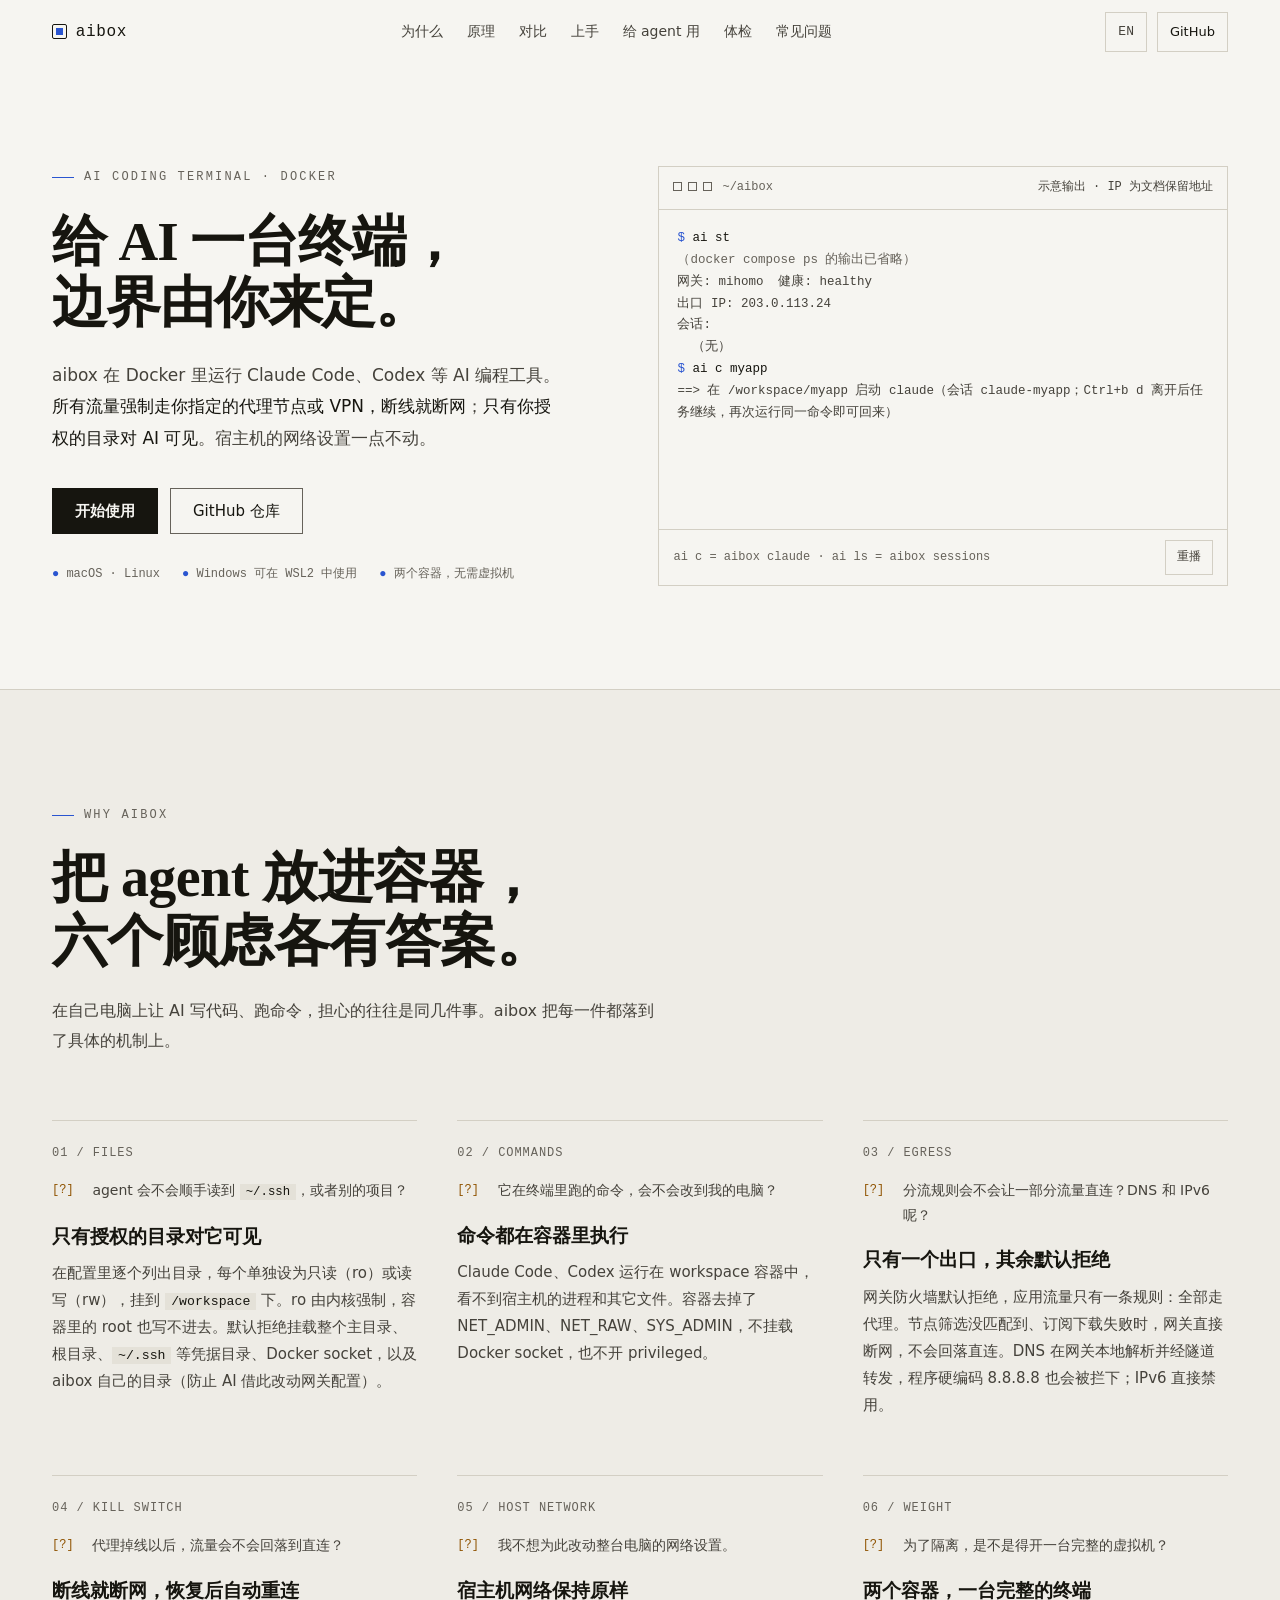
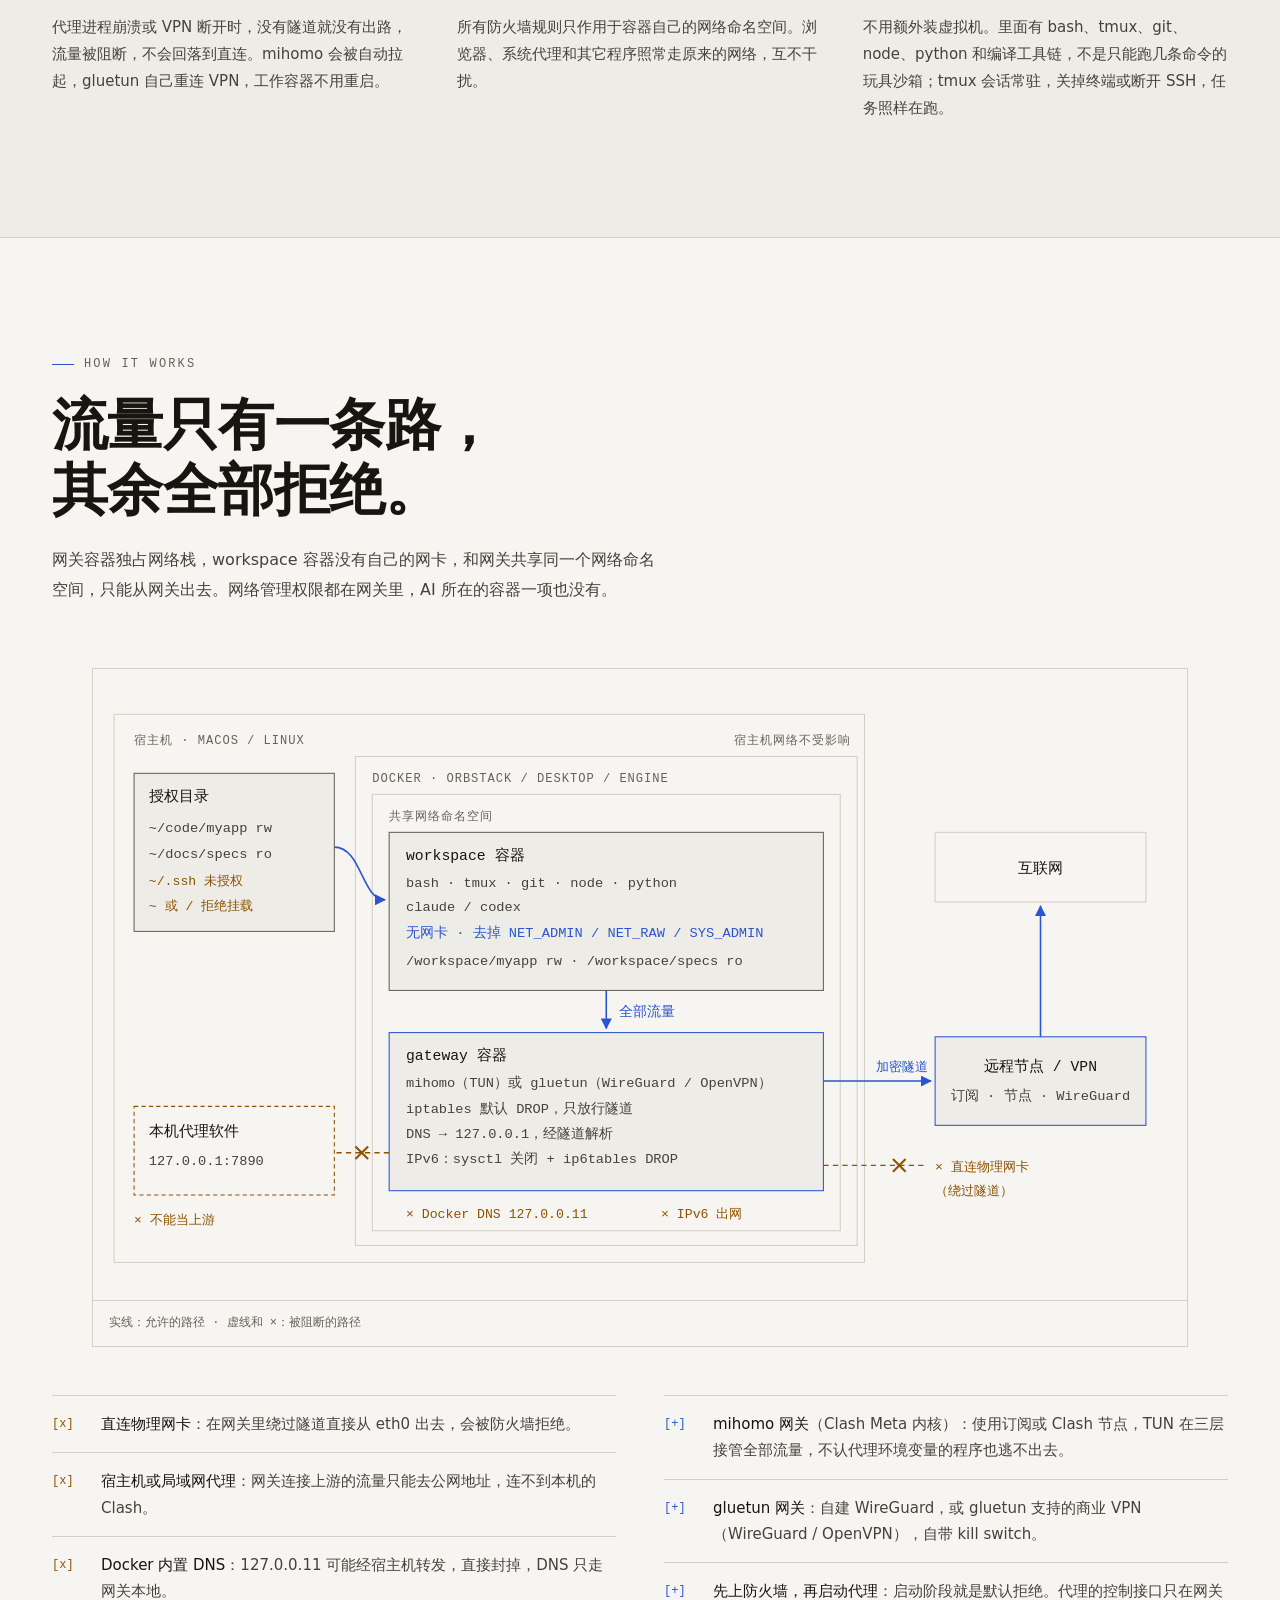
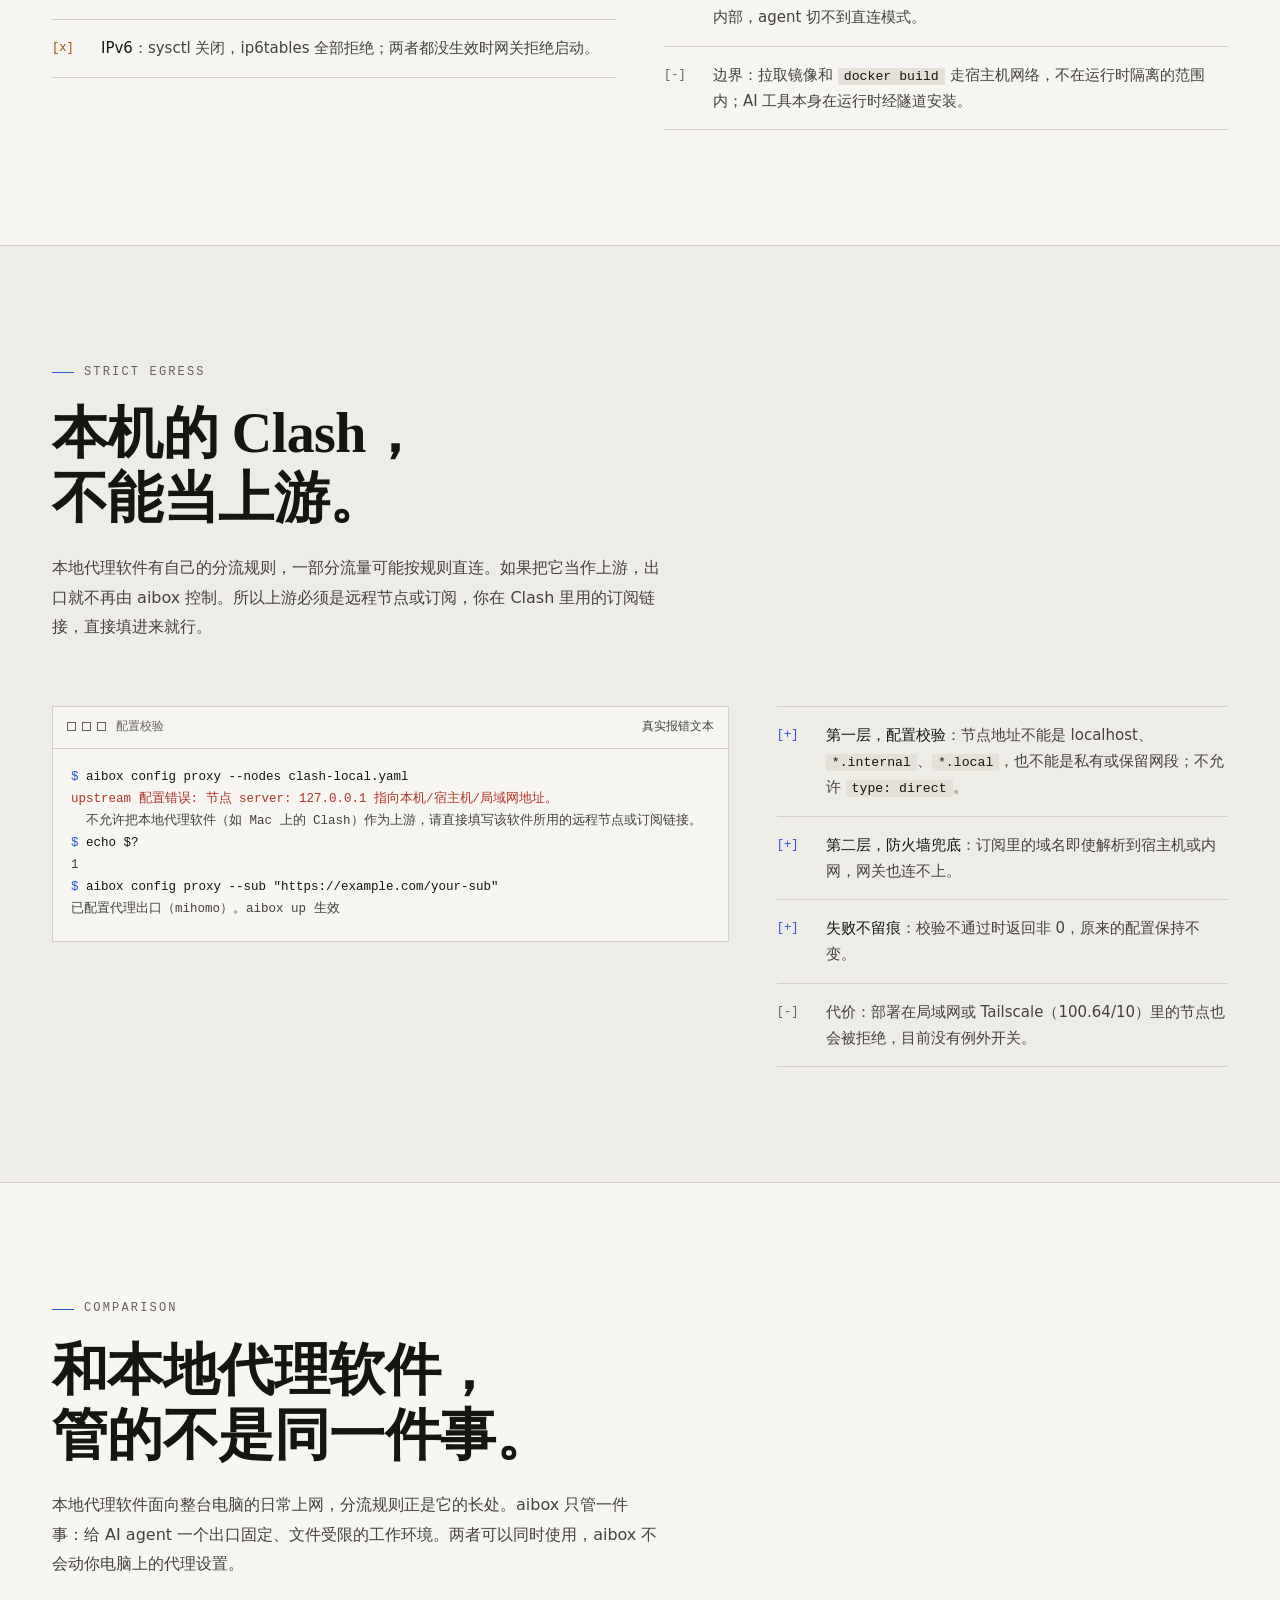
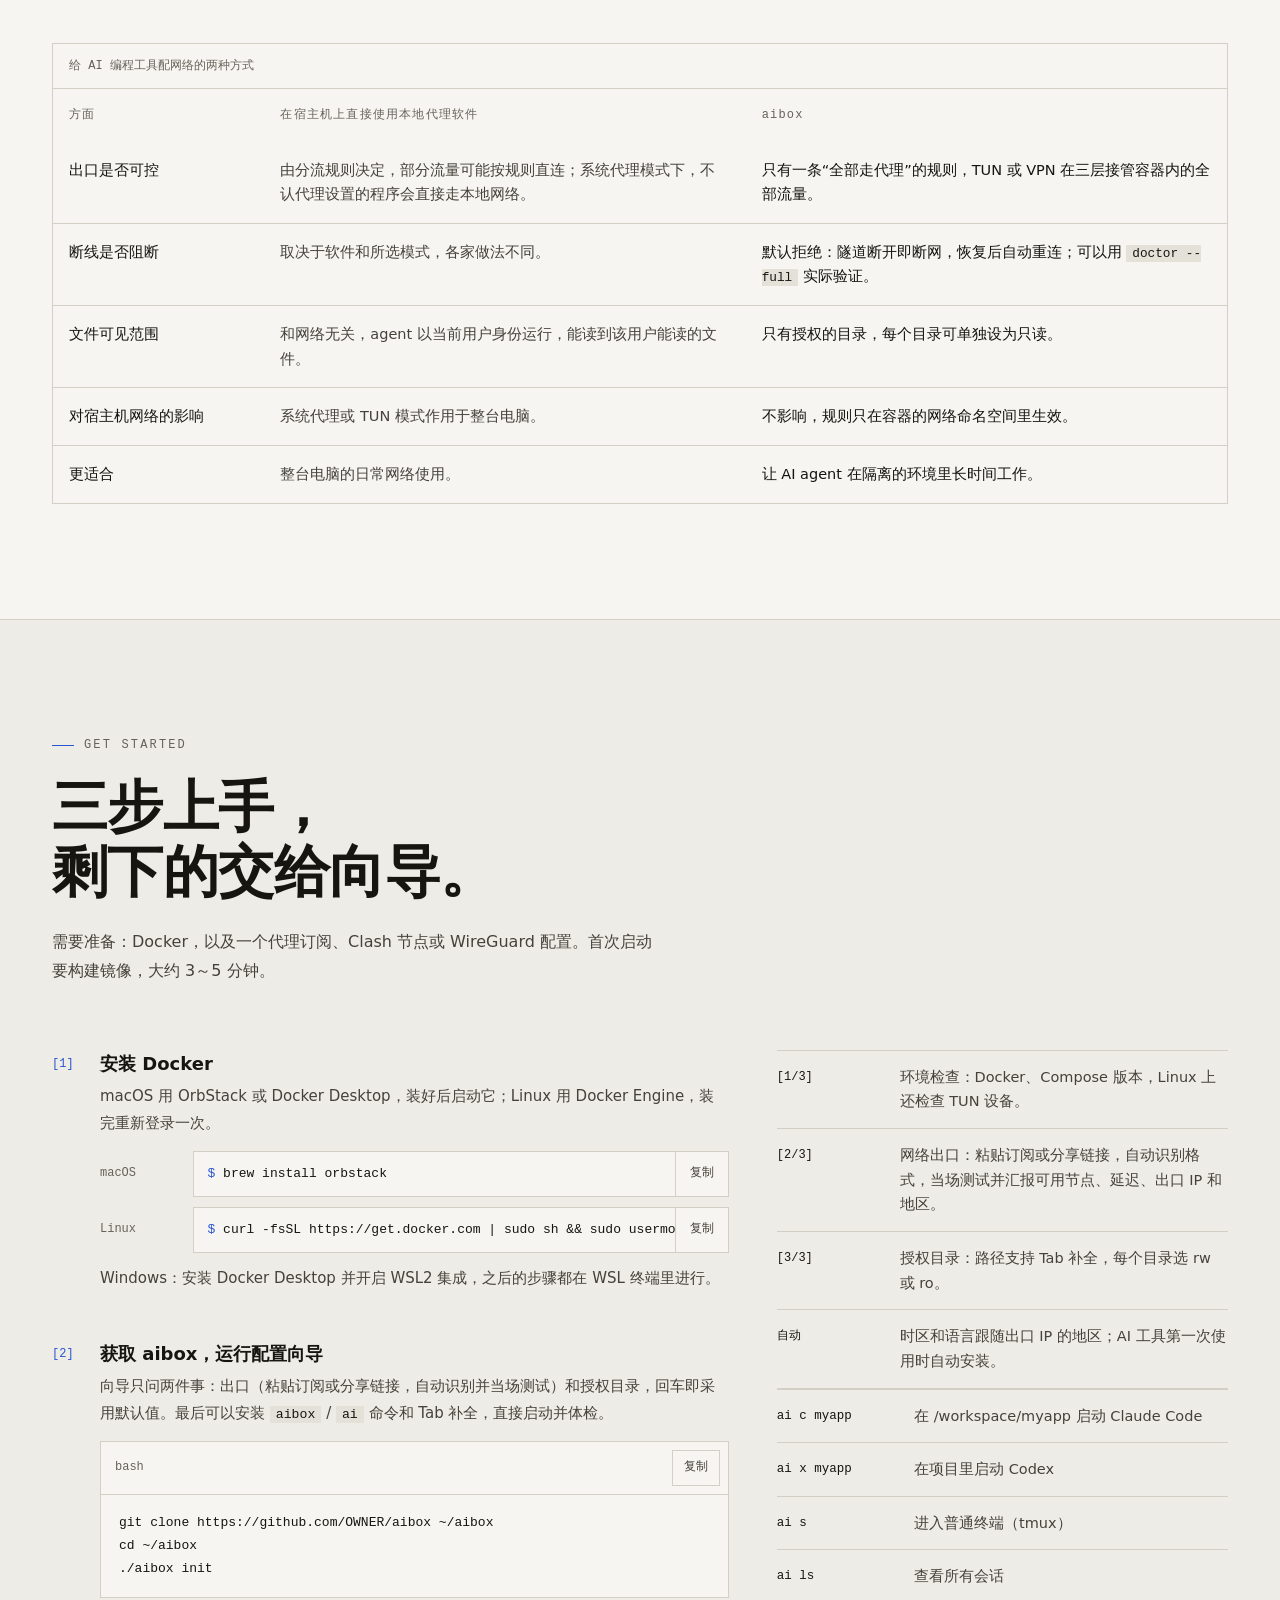
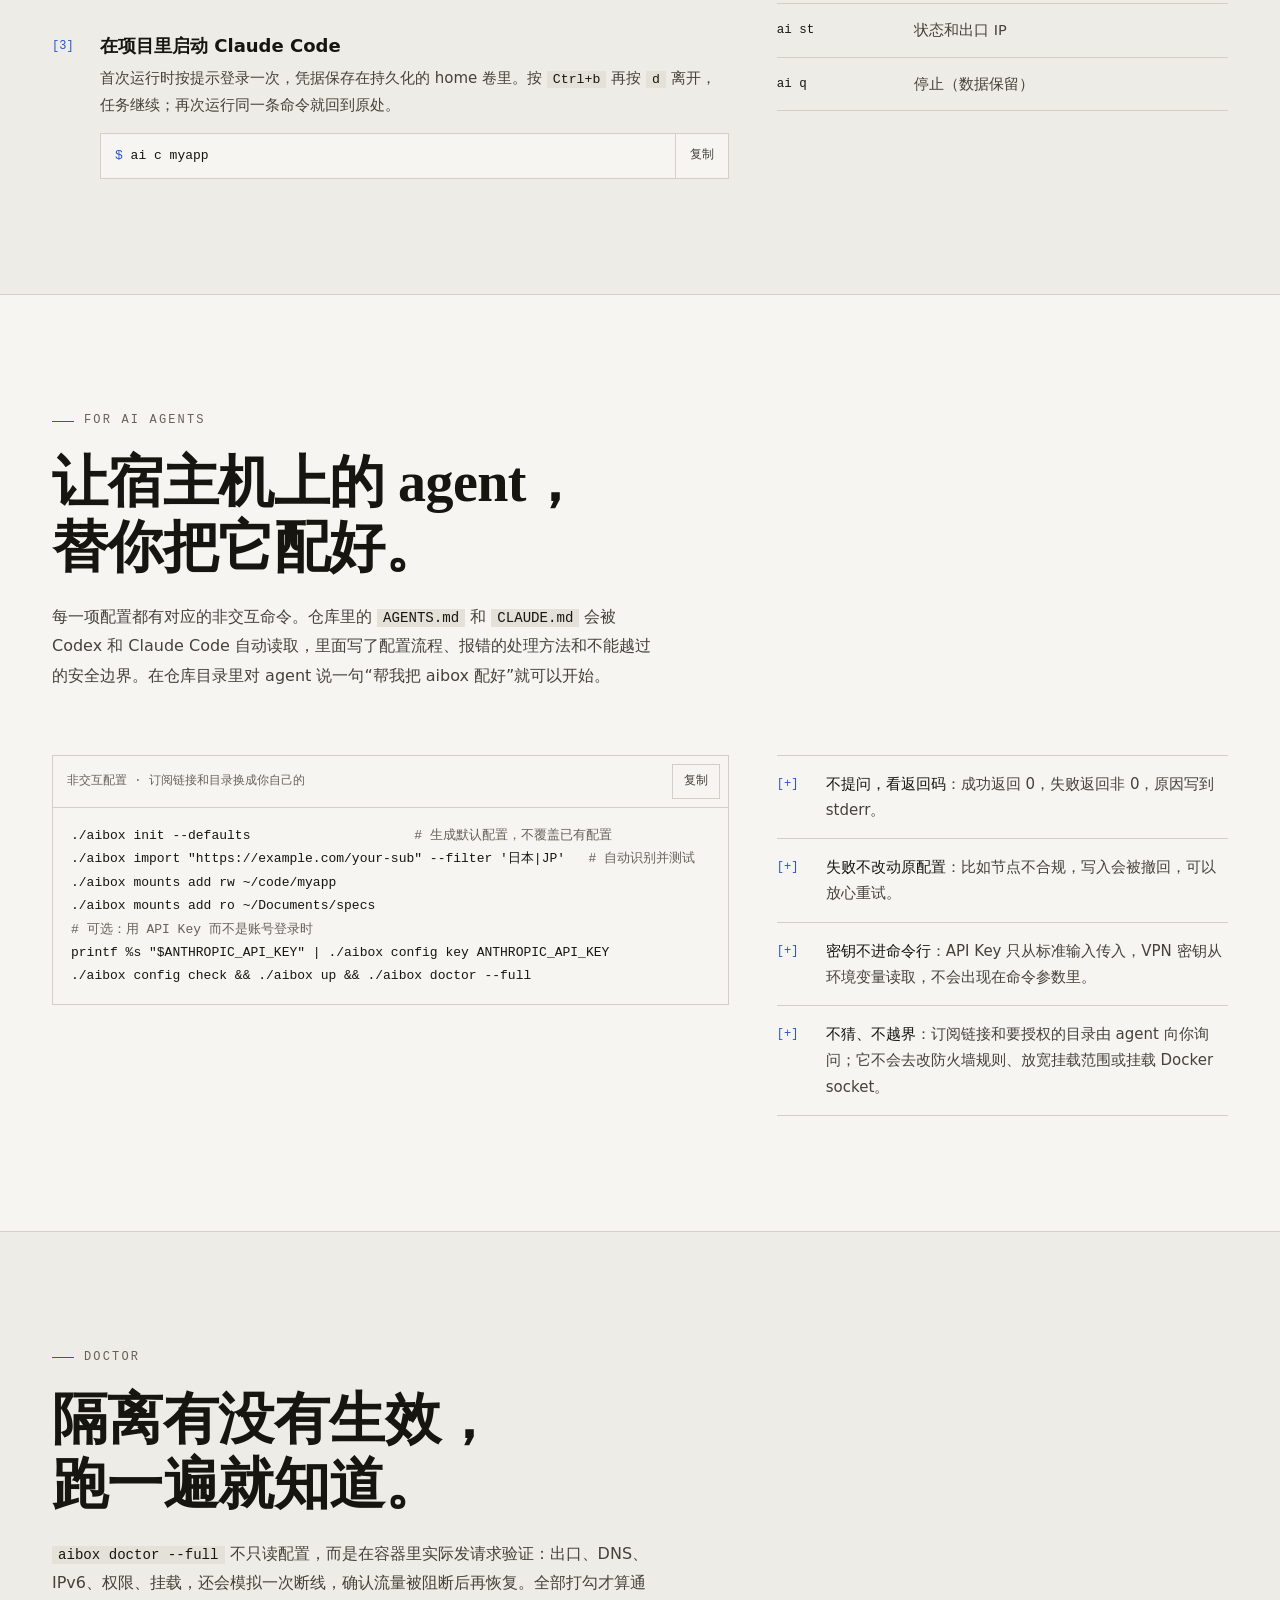
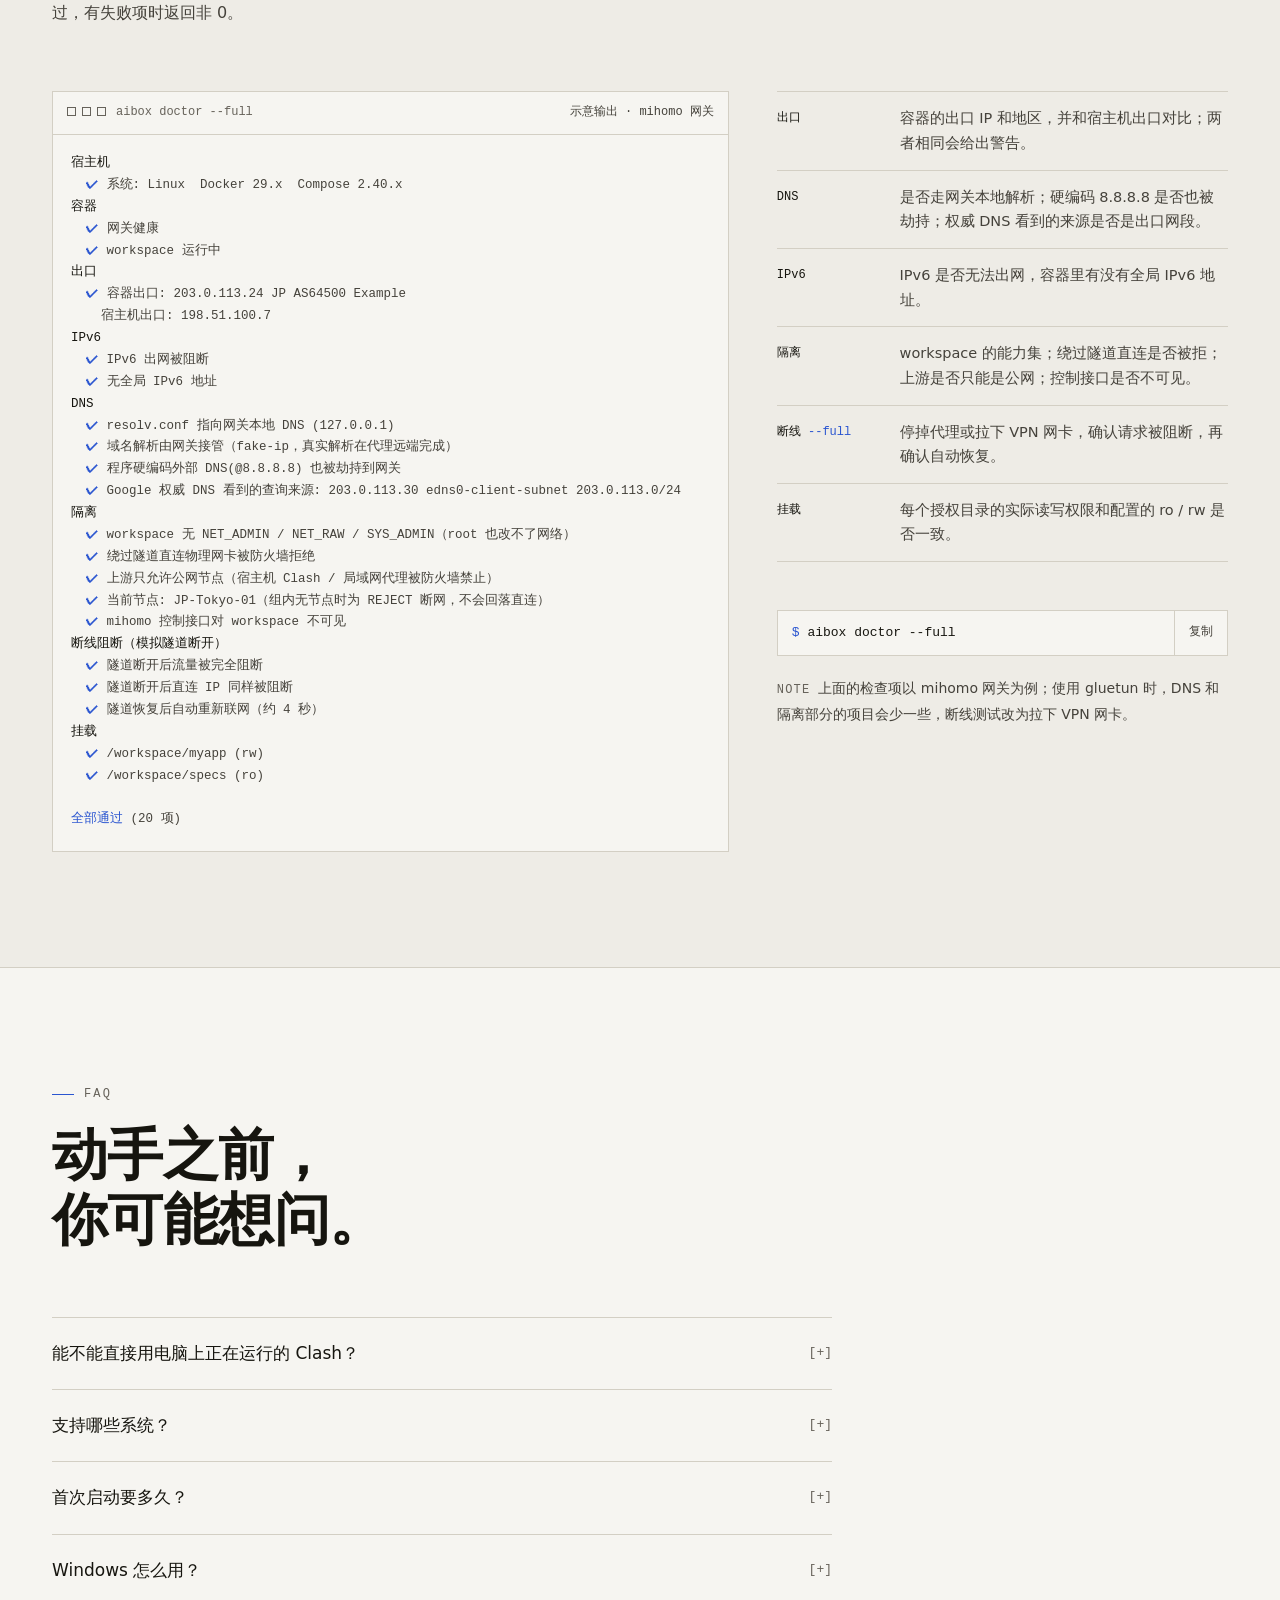
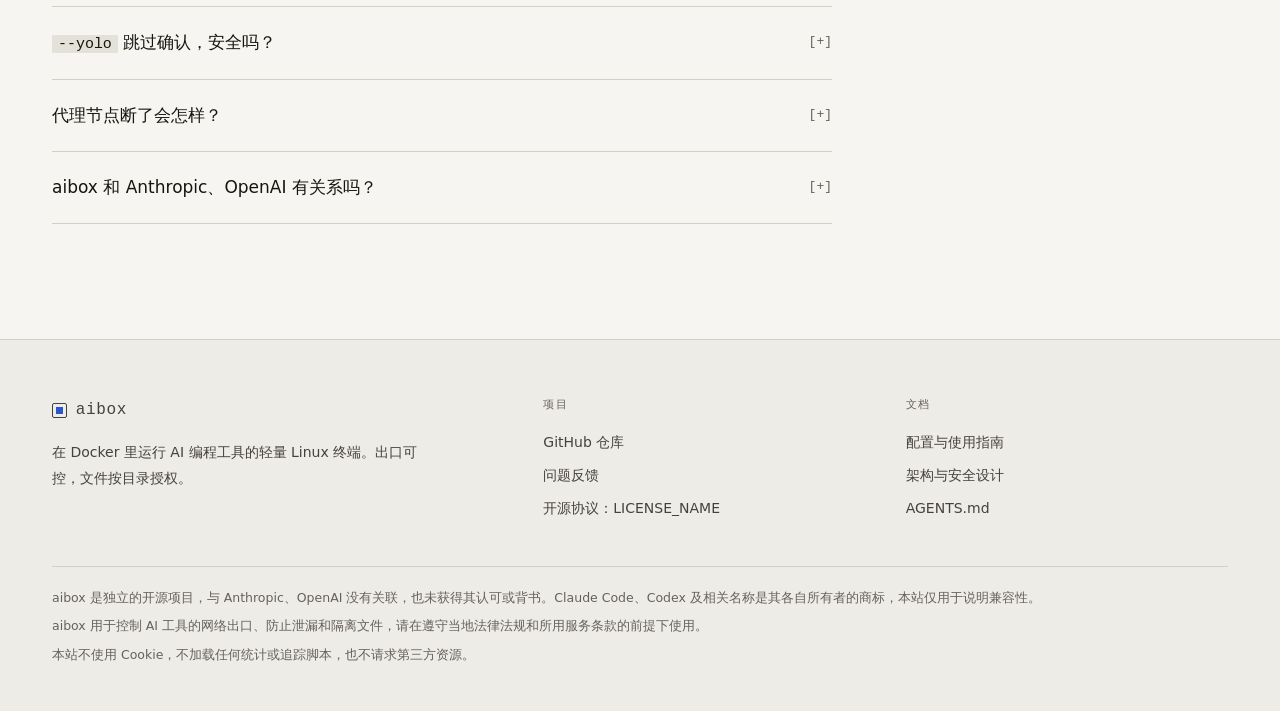
==== commit c19488d6: "简化配置：导入后实测节点，时区和语言跟随出口 IP，AI 工具按需安装 - 导入订阅/分享链接后用临时网关容器实测：可用节点数、延迟、出口 IP 与地区；   测试不通过时恢复原配置（--no-tes" ====
--- a/site/index.html
+++ b/site/index.html
@@ -343,7 +343,7 @@
   <div class="shell">
     <p class="eyebrow">GET STARTED</p>
     <h2 class="h2" id="start-title">三步上手，<br>剩下的交给向导。</h2>
-    <p class="lede">需要准备：Docker，以及一个代理订阅、Clash 节点或 WireGuard 配置。首次启动要构建镜像并安装 AI 工具，大约 3～5 分钟。</p>
+    <p class="lede">需要准备：Docker，以及一个代理订阅、Clash 节点或 WireGuard 配置。首次启动要构建镜像，大约 3～5 分钟。</p>
 
     <div class="two sec-body">
       <ol class="steps">
@@ -367,7 +367,7 @@
           <span class="n">[2]</span>
           <div>
             <h3>获取 aibox，运行配置向导</h3>
-            <p>向导会问出口、授权目录和 AI 工具，每一步回车即采用默认值。最后可以安装 <code>aibox</code> / <code>ai</code> 命令和 Tab 补全，直接启动并体检。</p>
+            <p>向导只问两件事：出口（粘贴订阅或分享链接，自动识别并当场测试）和授权目录，回车即采用默认值。最后可以安装 <code>aibox</code> / <code>ai</code> 命令和 Tab 补全，直接启动并体检。</p>
             <div class="code"><div class="code-bar"><span>bash</span><button class="mini copy" type="button" data-target="c-init">复制</button></div>
 <pre id="c-init">git clone https://github.com/OWNER/aibox ~/aibox
 cd ~/aibox
@@ -385,12 +385,11 @@
       </ol>
 
       <div>
-        <ul class="checks" aria-label="配置向导的 5 个步骤">
-          <li><span>[1/5]</span>环境检查：Docker、Compose 版本，Linux 上还检查 TUN 设备。</li>
-          <li><span>[2/5]</span>网络出口：订阅、节点、WireGuard 或商业 VPN，必填。</li>
-          <li><span>[3/5]</span>授权目录：路径支持 Tab 补全，每个目录选 rw 或 ro。</li>
-          <li><span>[4/5]</span>AI 工具：要装的工具、端口映射、API Key（用订阅账号登录可跳过）。</li>
-          <li><span>[5/5]</span>其他设置：时区、国内镜像源；检测到 SELinux 时才会询问。</li>
+        <ul class="checks" aria-label="配置向导的 3 个步骤">
+          <li><span>[1/3]</span>环境检查：Docker、Compose 版本，Linux 上还检查 TUN 设备。</li>
+          <li><span>[2/3]</span>网络出口：粘贴订阅或分享链接，自动识别格式，当场测试并汇报可用节点、延迟、出口 IP 和地区。</li>
+          <li><span>[3/3]</span>授权目录：路径支持 Tab 补全，每个目录选 rw 或 ro。</li>
+          <li><span>自动</span>时区和语言跟随出口 IP 的地区；AI 工具第一次使用时自动安装。</li>
         </ul>
         <ul class="checks cmds below" aria-label="日常命令">
           <li><span><code>ai c myapp</code></span>在 /workspace/myapp 启动 Claude Code</li>
@@ -416,10 +415,9 @@
       <div class="code">
         <div class="code-bar"><span>非交互配置 · 订阅链接和目录换成你自己的</span><button class="mini copy" type="button" data-target="c-agent">复制</button></div>
 <pre id="c-agent">./aibox init --defaults                     <span class="c"># 生成默认配置，不覆盖已有配置</span>
-./aibox config proxy --sub "https://example.com/your-sub" --filter '日本|JP'
+./aibox import "https://example.com/your-sub" --filter '日本|JP'   <span class="c"># 自动识别并测试</span>
 ./aibox mounts add rw ~/code/myapp
 ./aibox mounts add ro ~/Documents/specs
-./aibox config tools claude codex
 <span class="c"># 可选：用 API Key 而不是账号登录时</span>
 printf %s "$ANTHROPIC_API_KEY" | ./aibox config key ANTHROPIC_API_KEY
 ./aibox config check &amp;&amp; ./aibox up &amp;&amp; ./aibox doctor --full</pre>
@@ -515,7 +513,7 @@
       <details>
         <summary><span>首次启动要多久？</span></summary>
         <div class="ans">
-          <p>大约 3～5 分钟：构建两个镜像，再经隧道安装你选择的 AI 工具。之后再启动不需要重新构建，AI 工具、登录凭据和 shell 历史都保存在持久化的 home 卷里。</p>
+          <p>大约 3～5 分钟，主要是构建两个镜像。AI 工具在第一次运行 <code>ai c</code> / <code>ai x</code> 时经隧道安装。之后再启动不需要重新构建，AI 工具、登录凭据和 shell 历史都保存在持久化的 home 卷里。</p>
         </div>
       </details>
       <details>
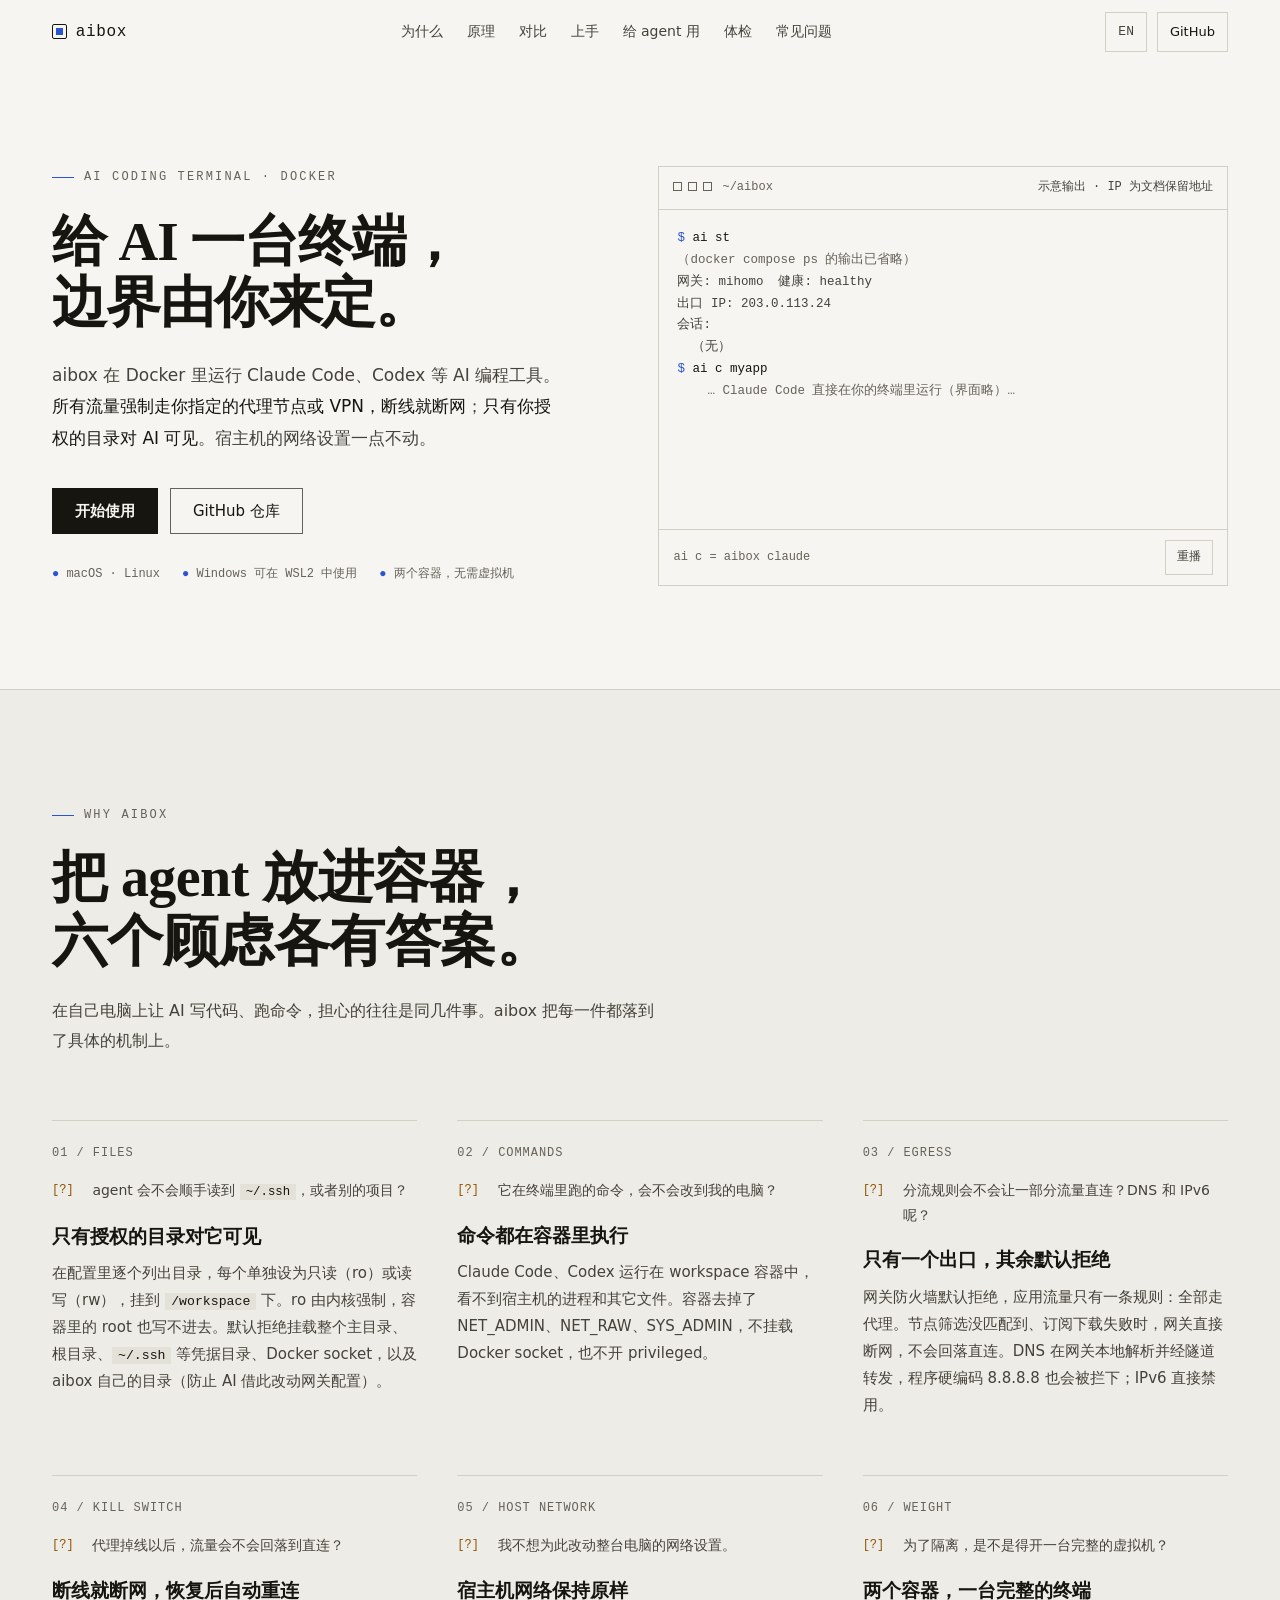
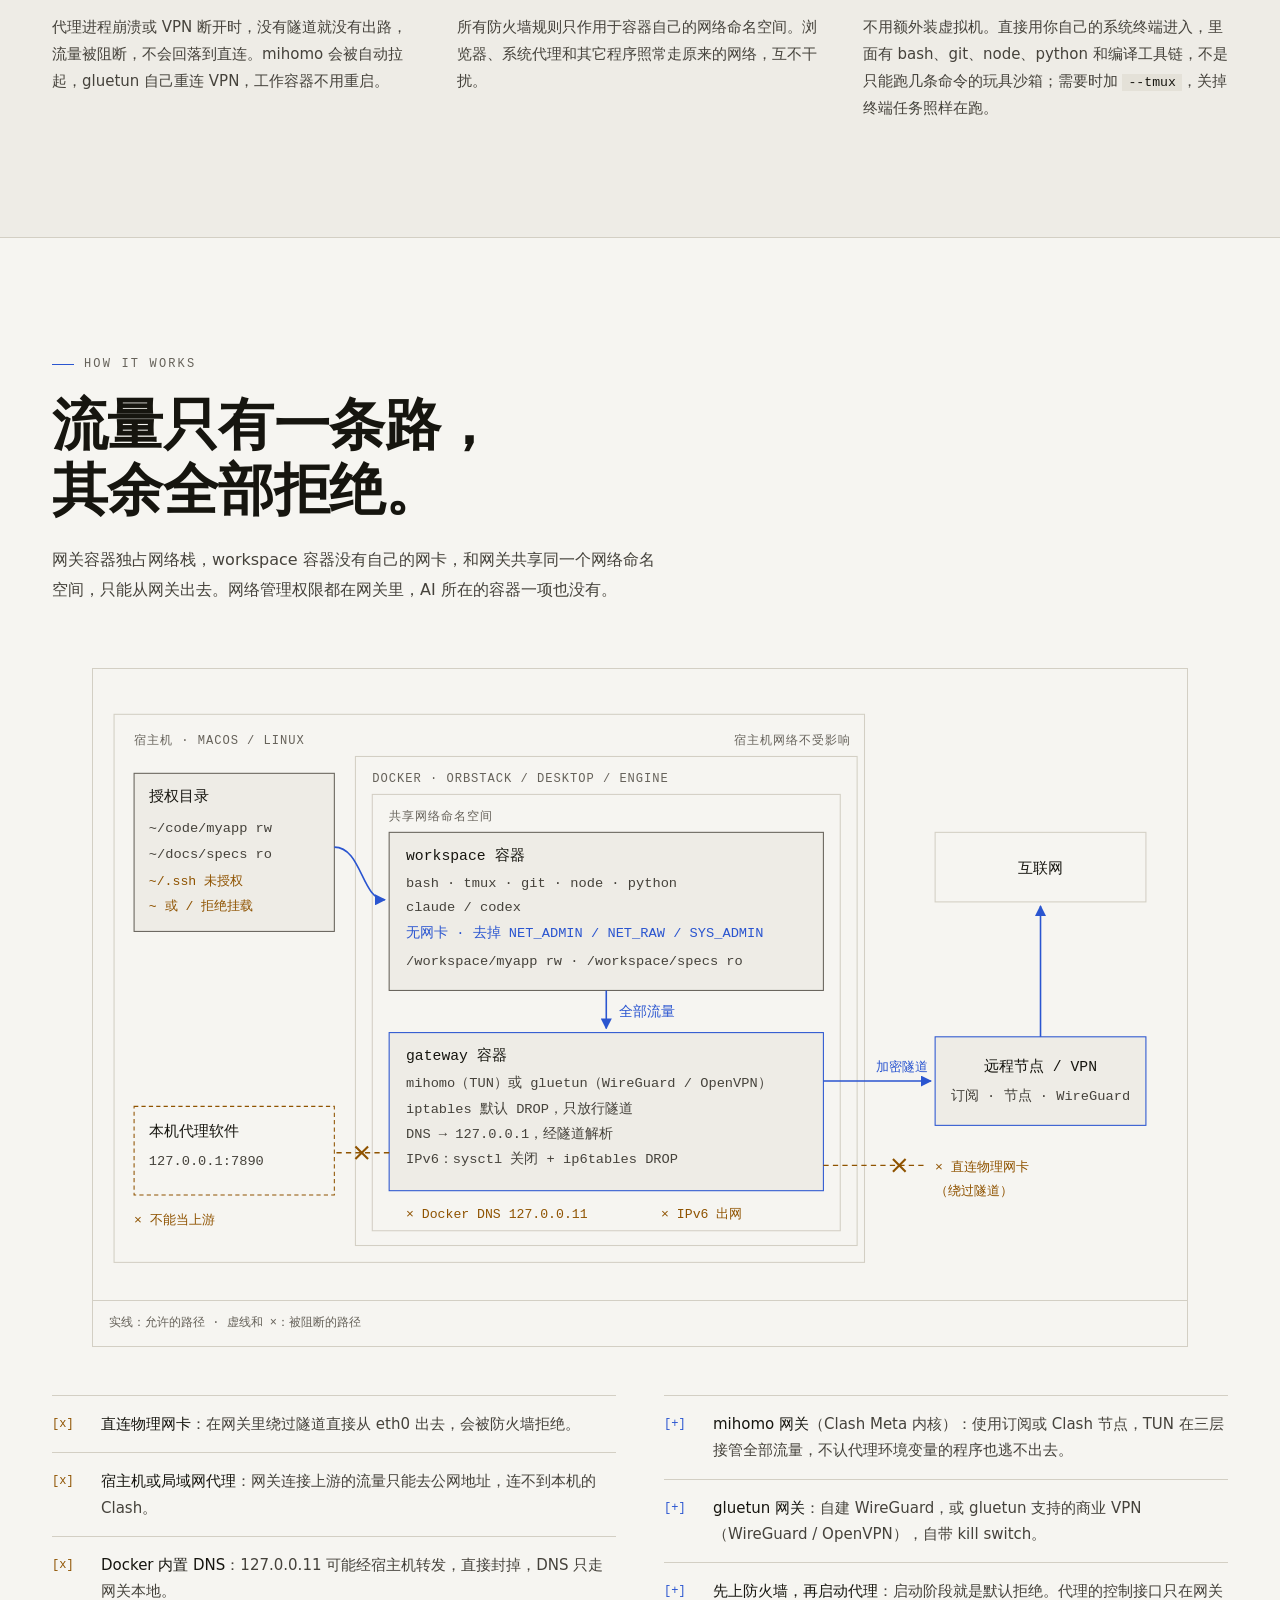
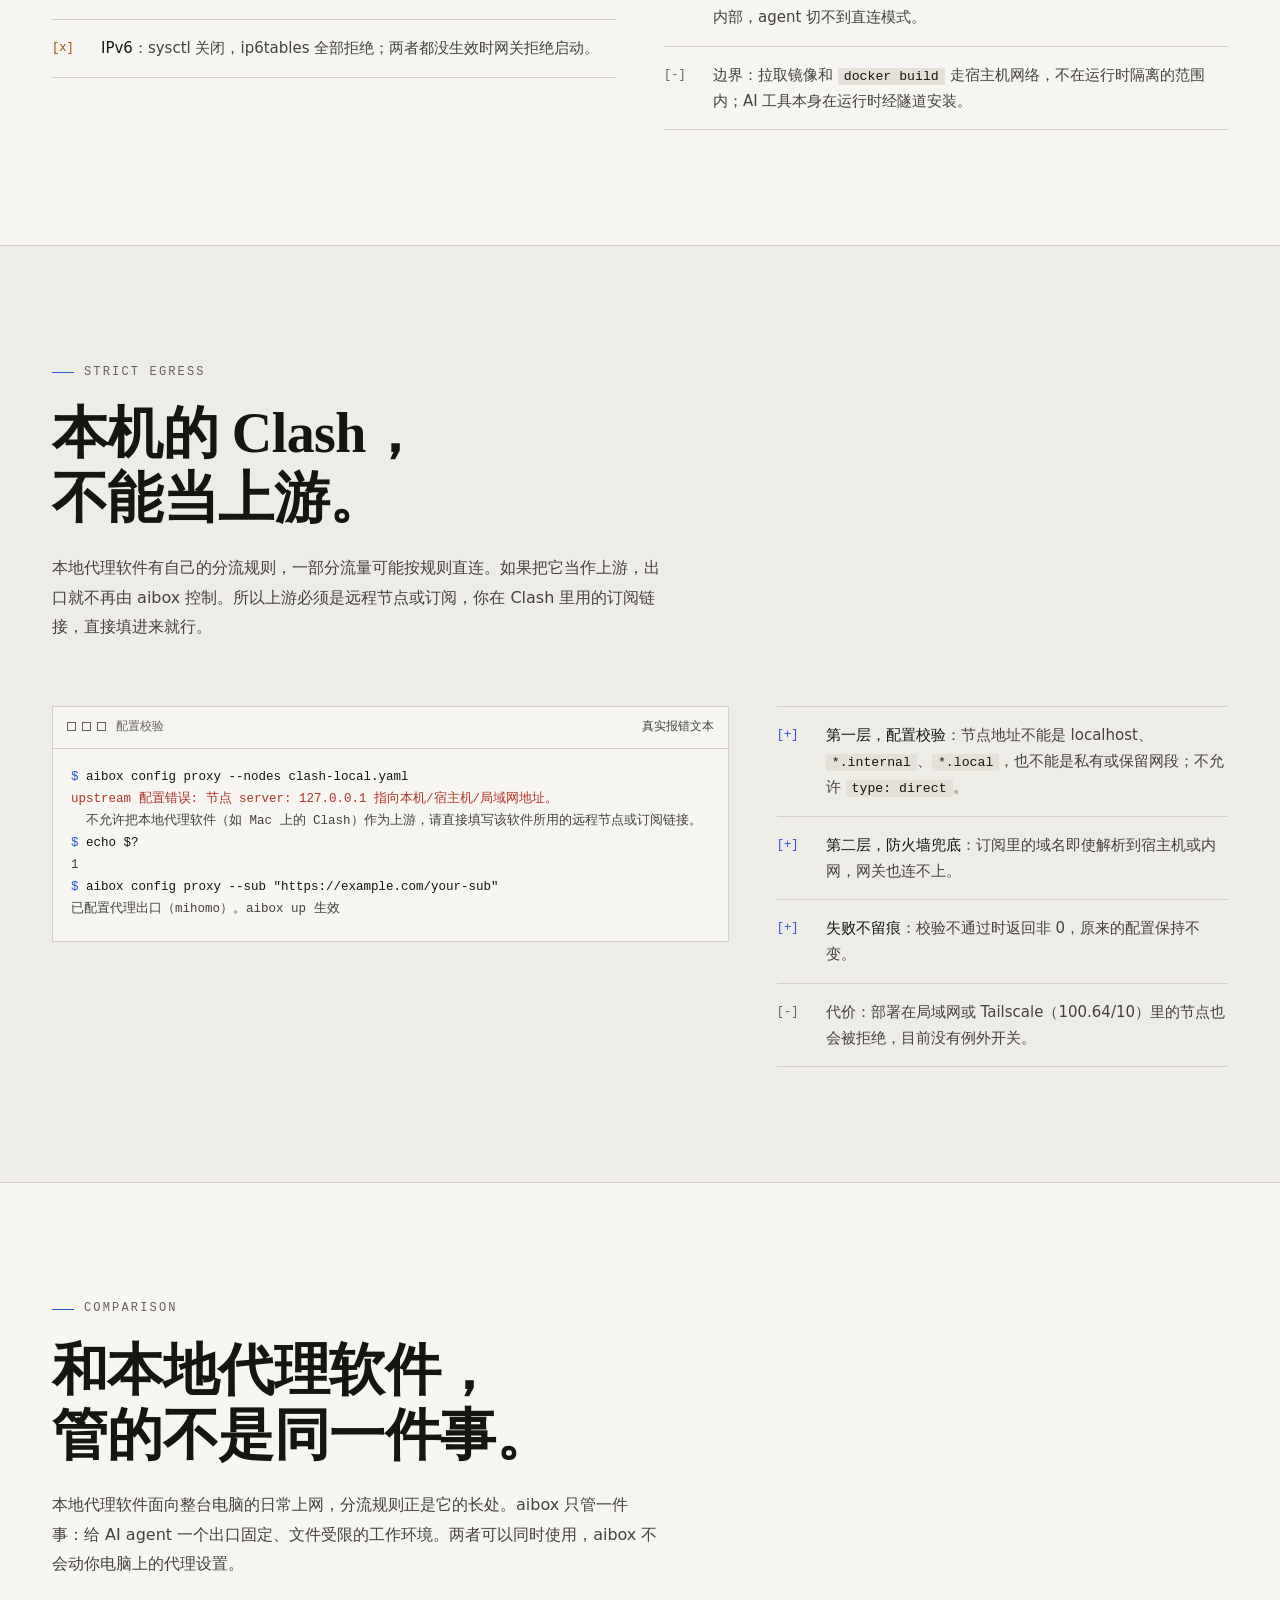
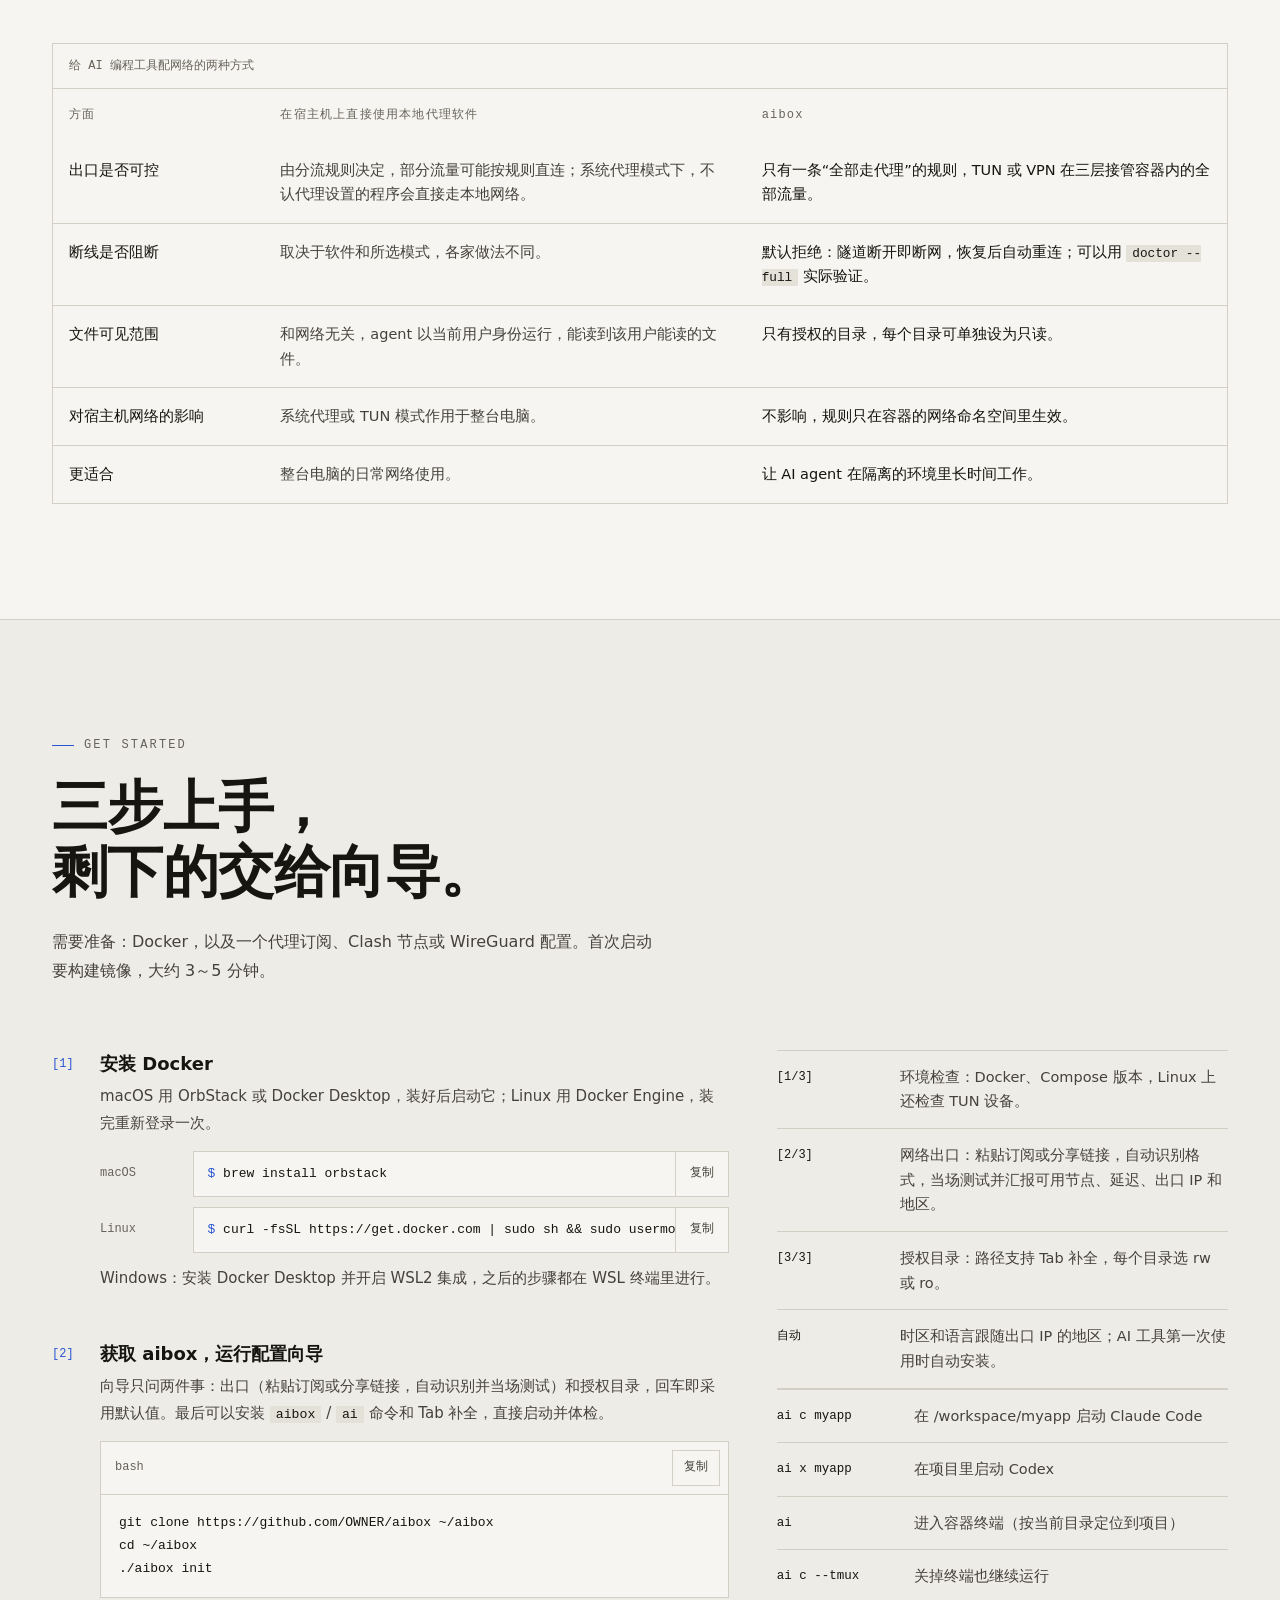
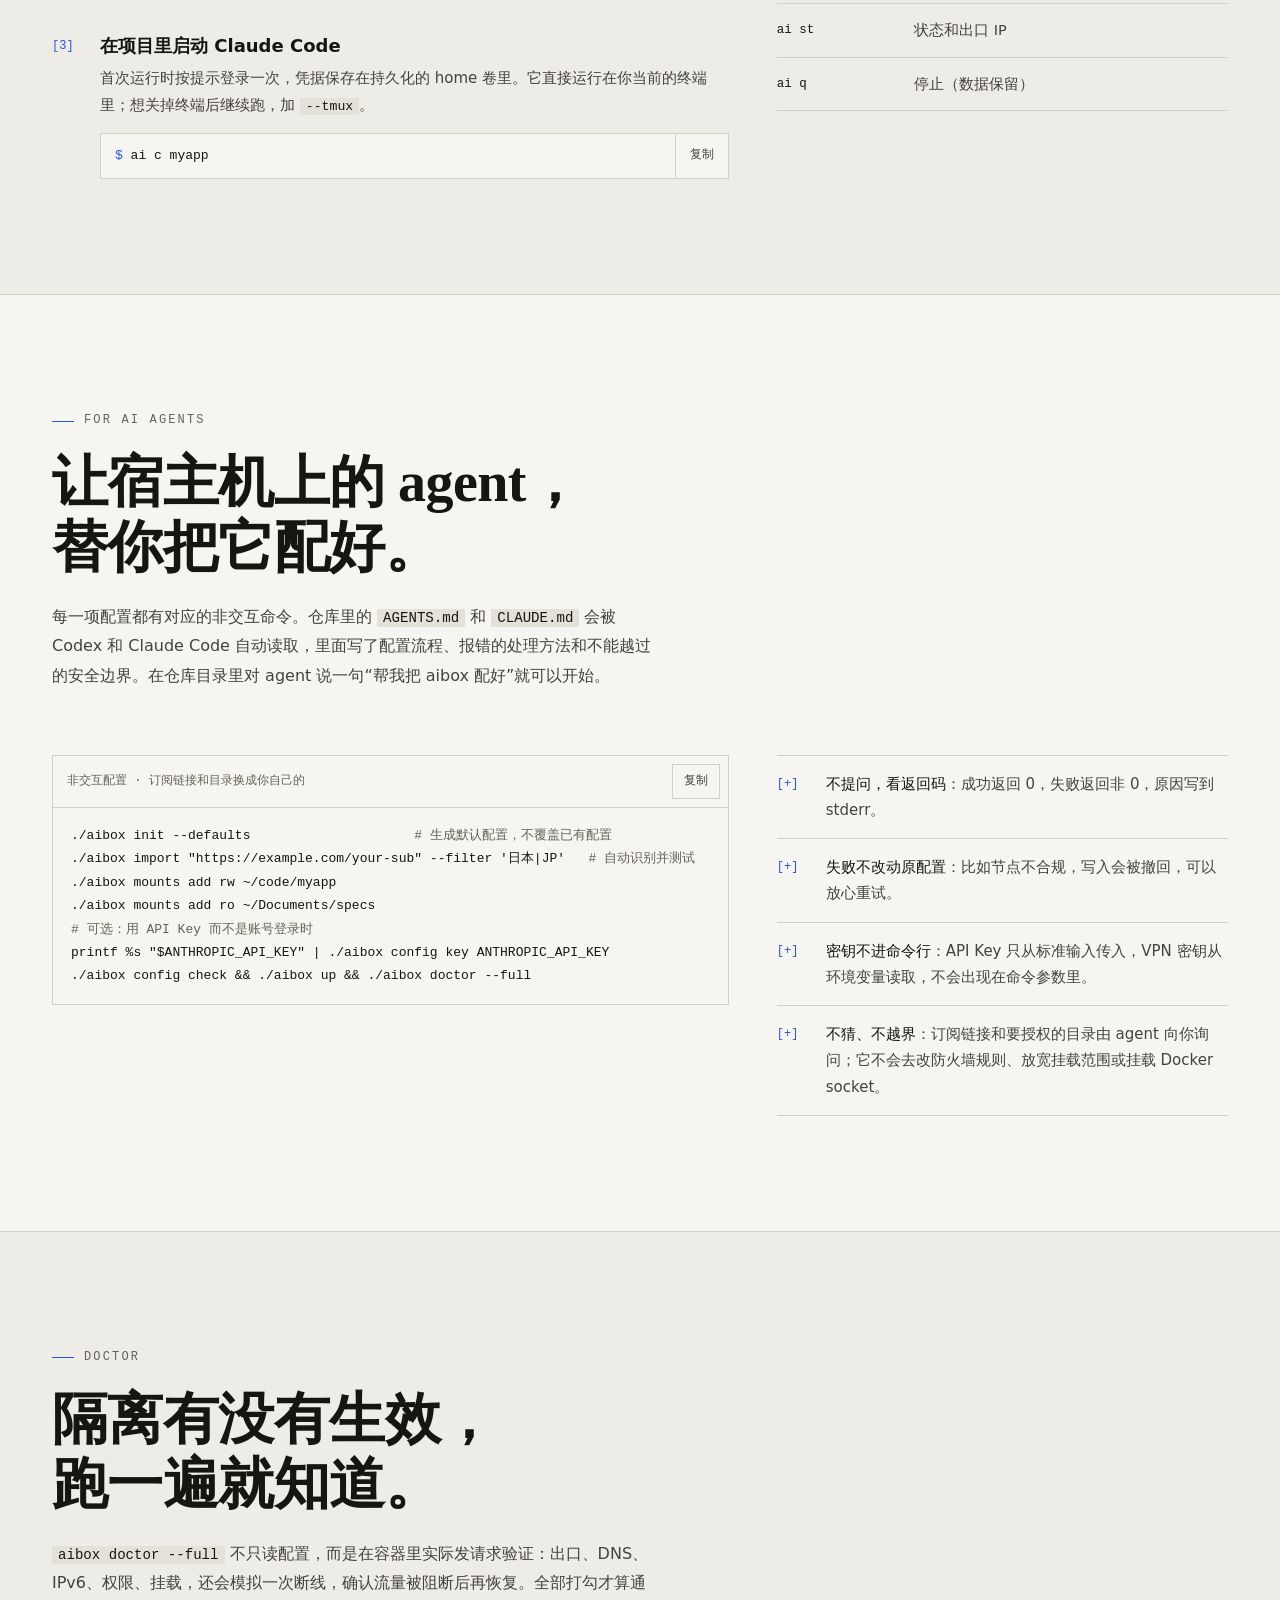
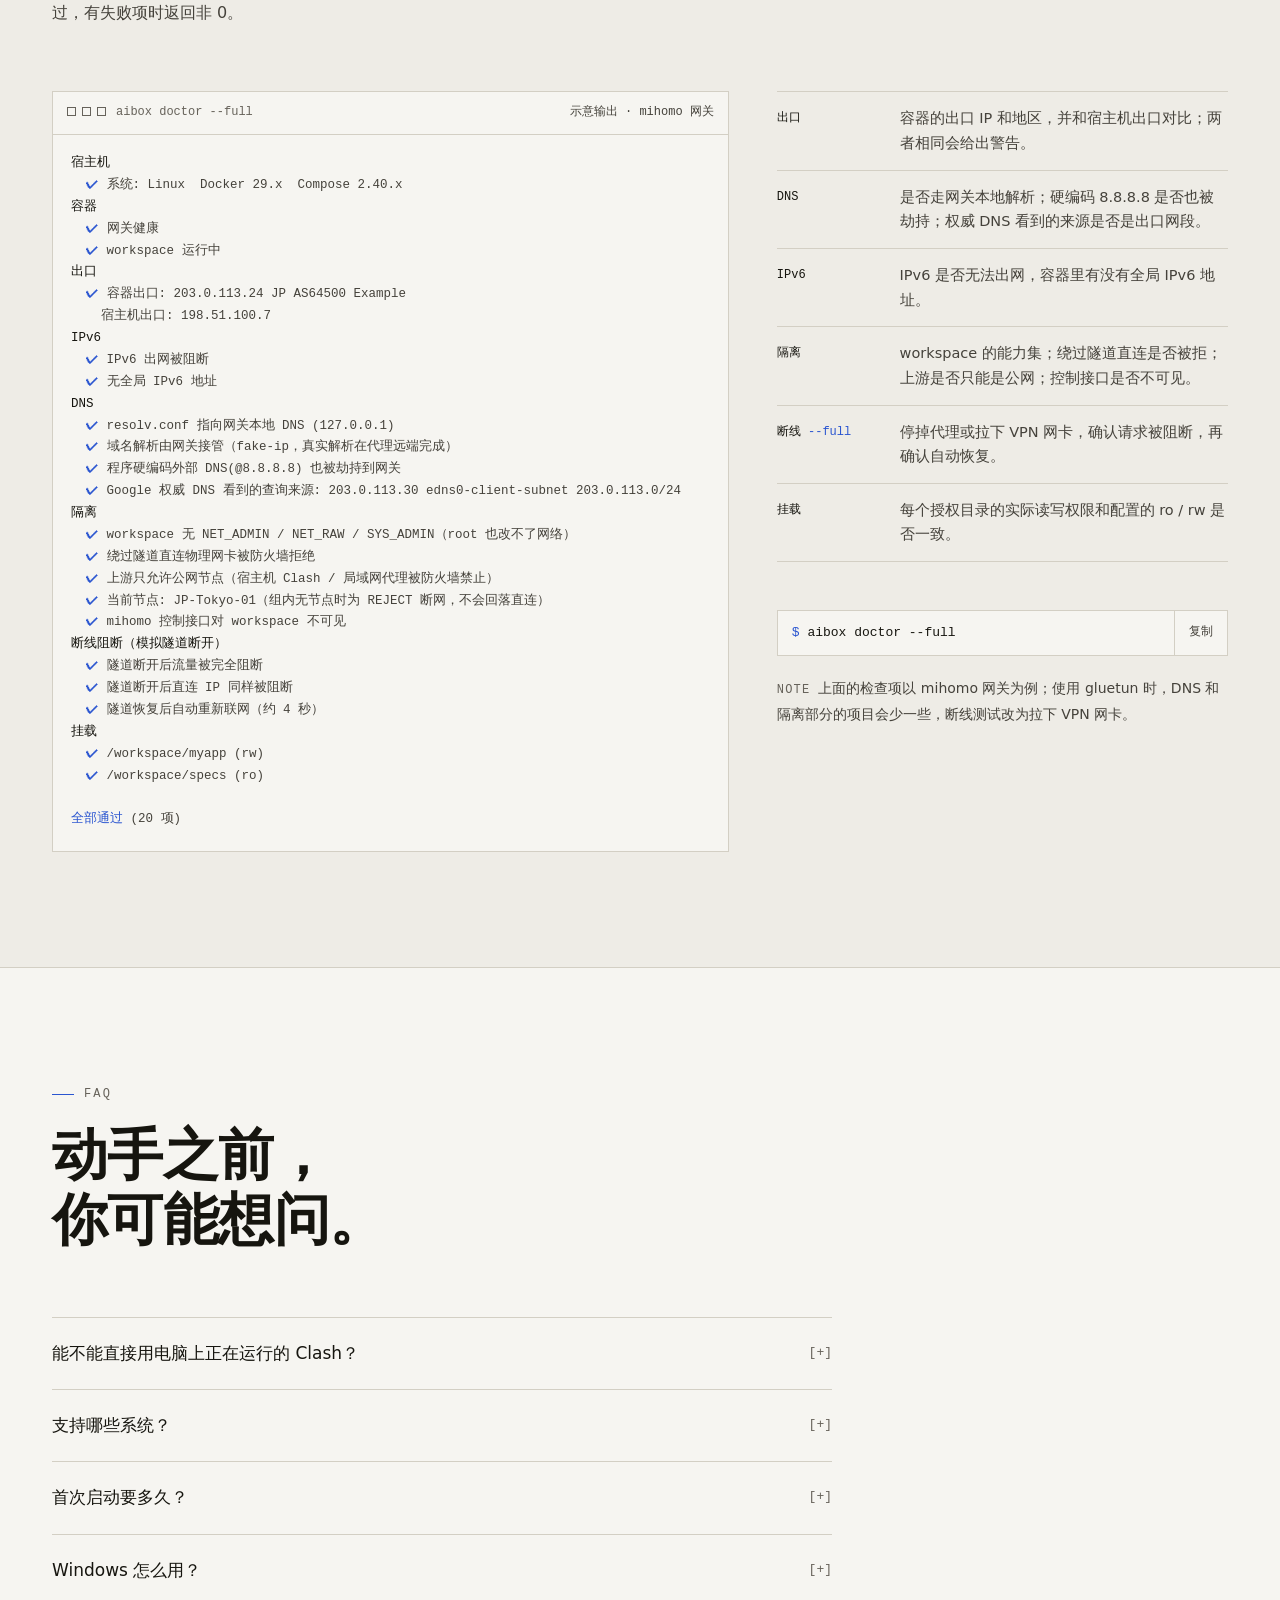
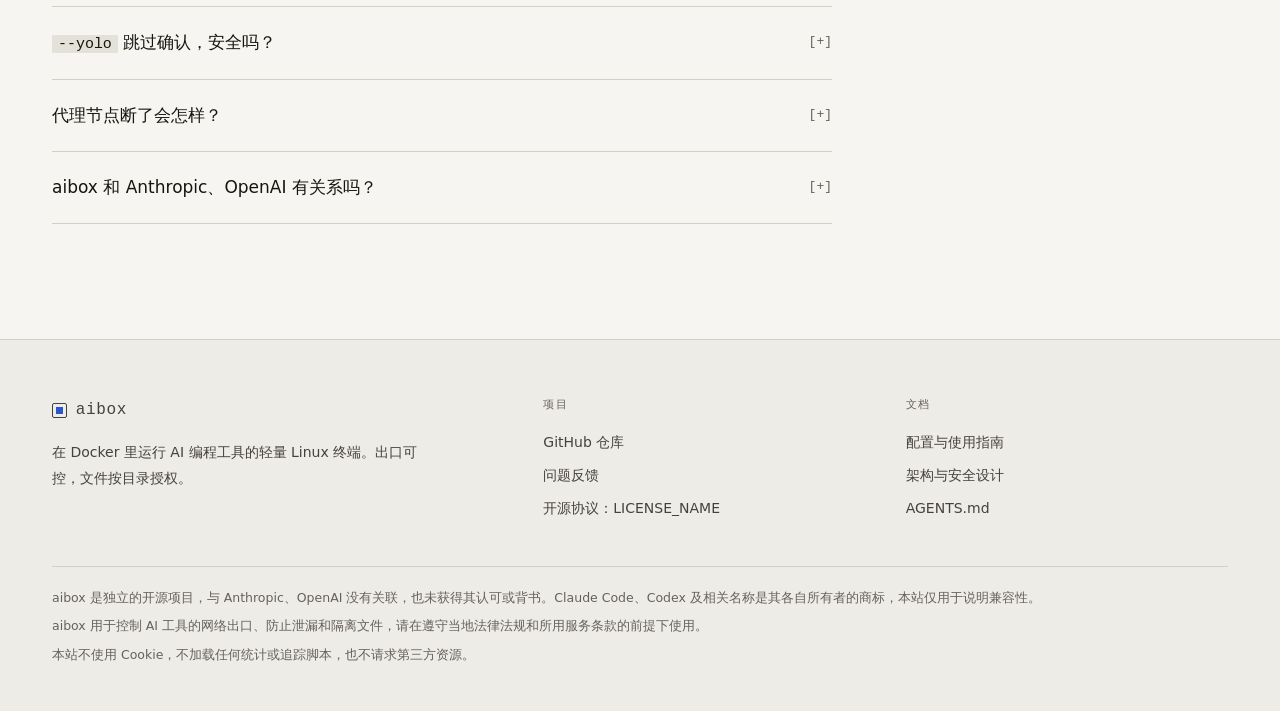
==== commit 651c39ab: "直接使用系统终端：ai 按当前目录进入容器，tmux 改为可选；修复提示符被覆盖 - aibox shell / claude / codex 默认把当前终端直接接进容器（docker exec -i" ====
--- a/site/index.html
+++ b/site/index.html
@@ -78,14 +78,11 @@
 会话:
   （无）
 <span class="ps">$ </span><span class="cm">ai c myapp</span>
-<span class="ok">==&gt;</span> 在 /workspace/myapp 启动 claude（会话 claude-myapp；Ctrl+b d 离开后任务继续，再次运行同一命令即可回来）
-<span class="d">    … Claude Code 在 tmux 会话里工作（界面略）…</span>
-<span class="d">    [按 Ctrl+b d 离开，任务在后台继续]</span>
-<span class="ps">$ </span><span class="cm">ai ls</span>
-claude-myapp    窗口:1  创建于 Fri Oct 23 10:02:11 2026
+<span class="d">    … Claude Code 直接在你的终端里运行（界面略）…</span>
+<span class="d">    [需要关掉终端也继续跑：ai c myapp --tmux]</span>
 </pre>
       <figcaption class="term-foot">
-        <span>ai c = aibox claude · ai ls = aibox sessions</span>
+        <span>ai c = aibox claude</span>
         <button class="mini" type="button" id="demo-replay">重播</button>
       </figcaption>
     </figure>
@@ -97,11 +94,8 @@
       {"out": "会话:"},
       {"out": "  （无）", "wait": 700},
       {"cmd": "ai c myapp"},
-      {"out": "==> 在 /workspace/myapp 启动 claude（会话 claude-myapp；Ctrl+b d 离开后任务继续，再次运行同一命令即可回来）", "wait": 700},
-      {"out": "    … Claude Code 在 tmux 会话里工作（界面略）…", "cls": "d", "wait": 1200},
-      {"out": "    [按 Ctrl+b d 离开，任务在后台继续]", "cls": "d", "wait": 700},
-      {"cmd": "ai ls"},
-      {"out": "claude-myapp    窗口:1  创建于 Fri Oct 23 10:02:11 2026"}
+      {"out": "    … Claude Code 直接在你的终端里运行（界面略）…", "cls": "d", "wait": 1200},
+      {"out": "    [需要关掉终端也继续跑：ai c myapp --tmux]", "cls": "d", "wait": 700}
     ]</script>
   </div>
 </section>
@@ -148,7 +142,7 @@
         <p class="q">06 / WEIGHT</p>
         <p class="worry"><span>为了隔离，是不是得开一台完整的虚拟机？</span></p>
         <h3>两个容器，一台完整的终端</h3>
-        <p>不用额外装虚拟机。里面有 bash、tmux、git、node、python 和编译工具链，不是只能跑几条命令的玩具沙箱；tmux 会话常驻，关掉终端或断开 SSH，任务照样在跑。</p>
+        <p>不用额外装虚拟机。直接用你自己的系统终端进入，里面有 bash、git、node、python 和编译工具链，不是只能跑几条命令的玩具沙箱；需要时加 <code>--tmux</code>，关掉终端任务照样在跑。</p>
       </article>
     </div>
   </div>
@@ -378,7 +372,7 @@
           <span class="n">[3]</span>
           <div>
             <h3>在项目里启动 Claude Code</h3>
-            <p>首次运行时按提示登录一次，凭据保存在持久化的 home 卷里。按 <code>Ctrl+b</code> 再按 <code>d</code> 离开，任务继续；再次运行同一条命令就回到原处。</p>
+            <p>首次运行时按提示登录一次，凭据保存在持久化的 home 卷里。它直接运行在你当前的终端里；想关掉终端后继续跑，加 <code>--tmux</code>。</p>
             <div class="cli"><pre id="c-run">ai c myapp</pre><button class="copy" type="button" data-target="c-run">复制</button></div>
           </div>
         </li>
@@ -394,8 +388,8 @@
         <ul class="checks cmds below" aria-label="日常命令">
           <li><span><code>ai c myapp</code></span>在 /workspace/myapp 启动 Claude Code</li>
           <li><span><code>ai x myapp</code></span>在项目里启动 Codex</li>
-          <li><span><code>ai s</code></span>进入普通终端（tmux）</li>
-          <li><span><code>ai ls</code></span>查看所有会话</li>
+          <li><span><code>ai</code></span>进入容器终端（按当前目录定位到项目）</li>
+          <li><span><code>ai c --tmux</code></span>关掉终端也继续运行</li>
           <li><span><code>ai st</code></span>状态和出口 IP</li>
           <li><span><code>ai q</code></span>停止（数据保留）</li>
         </ul>
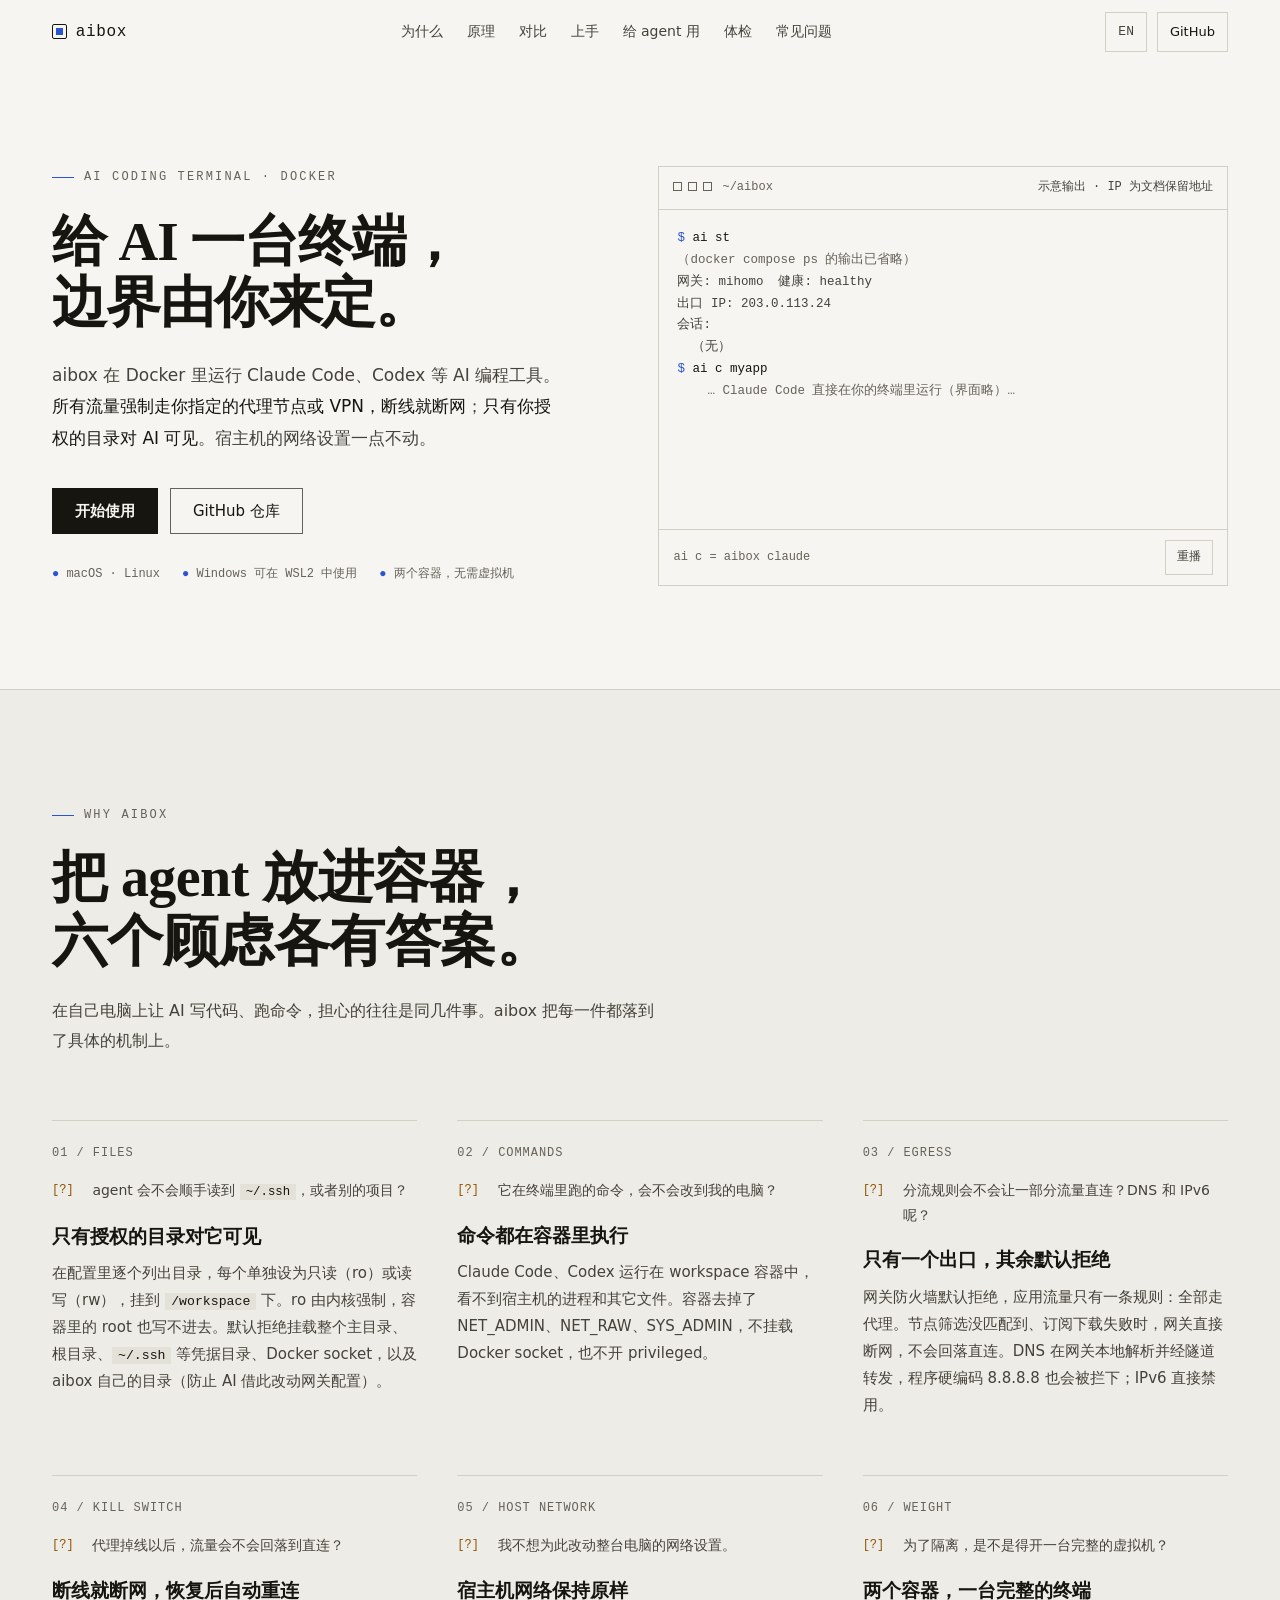
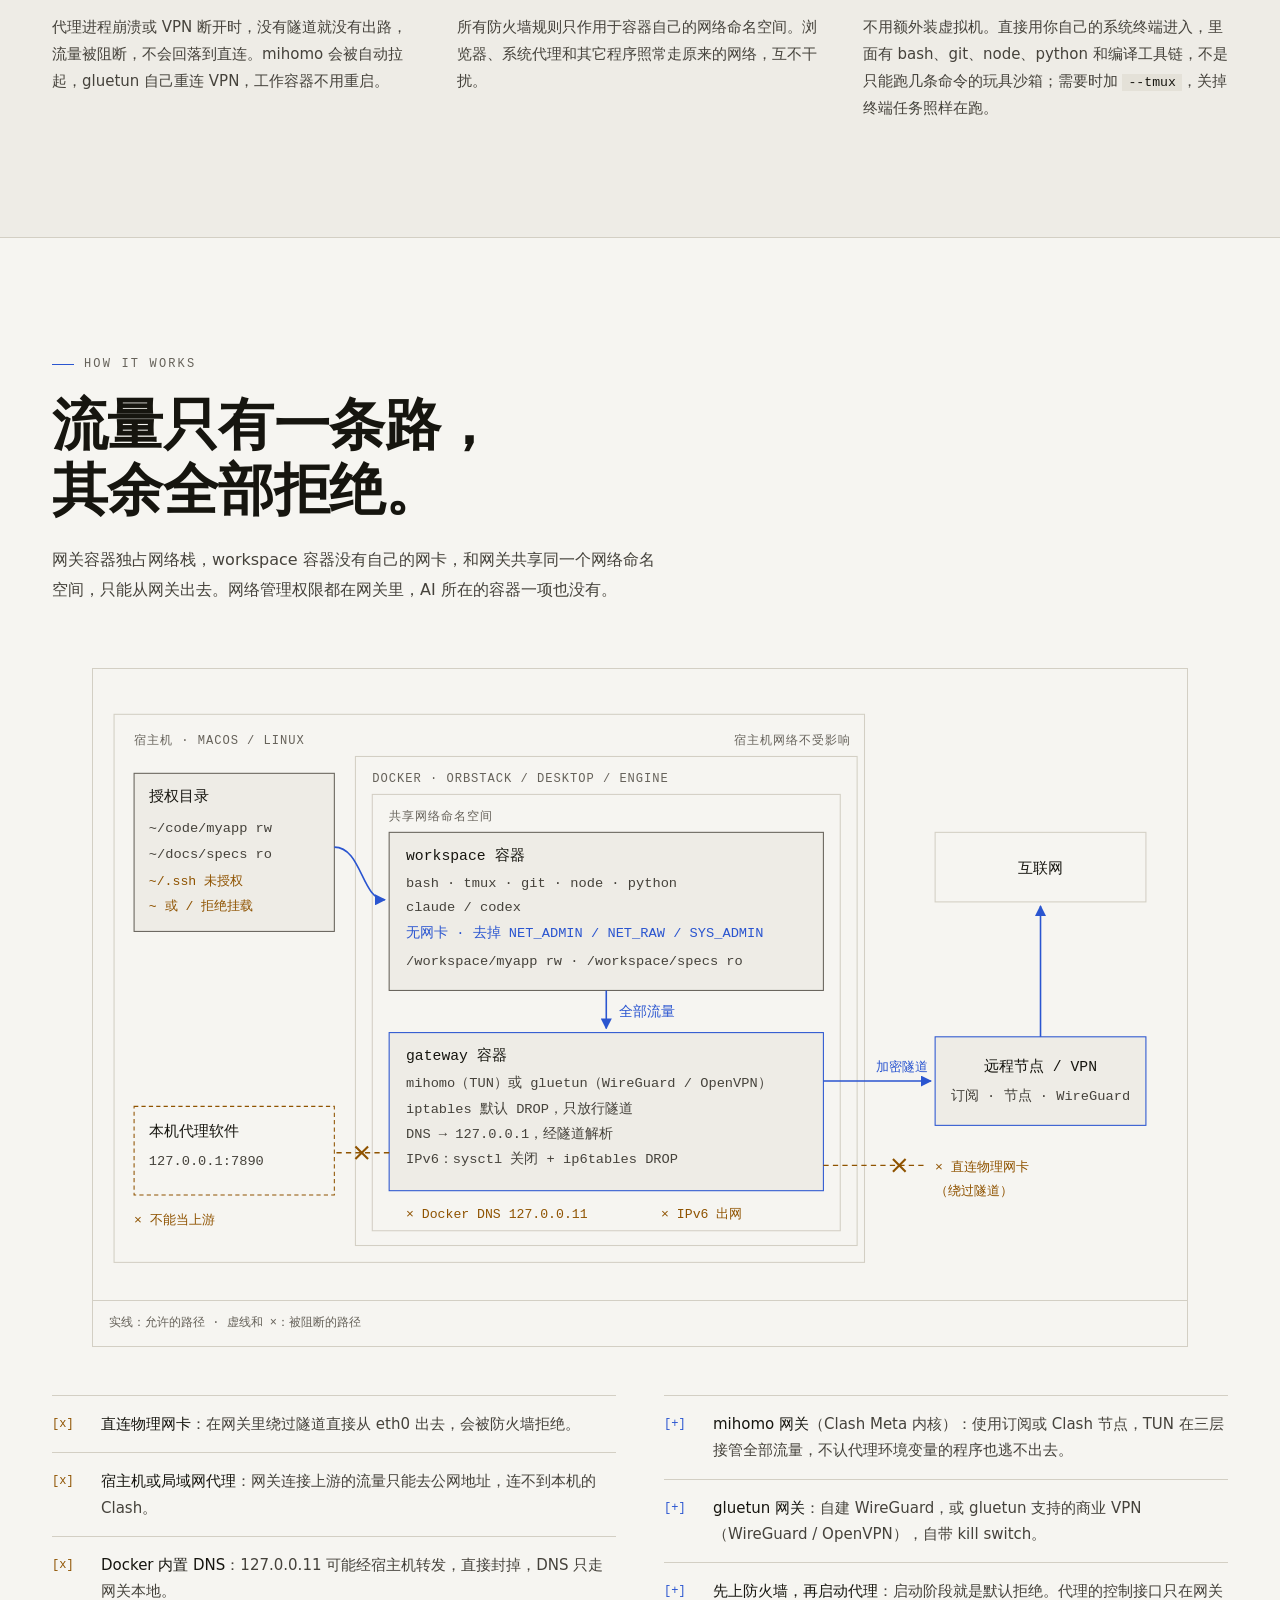
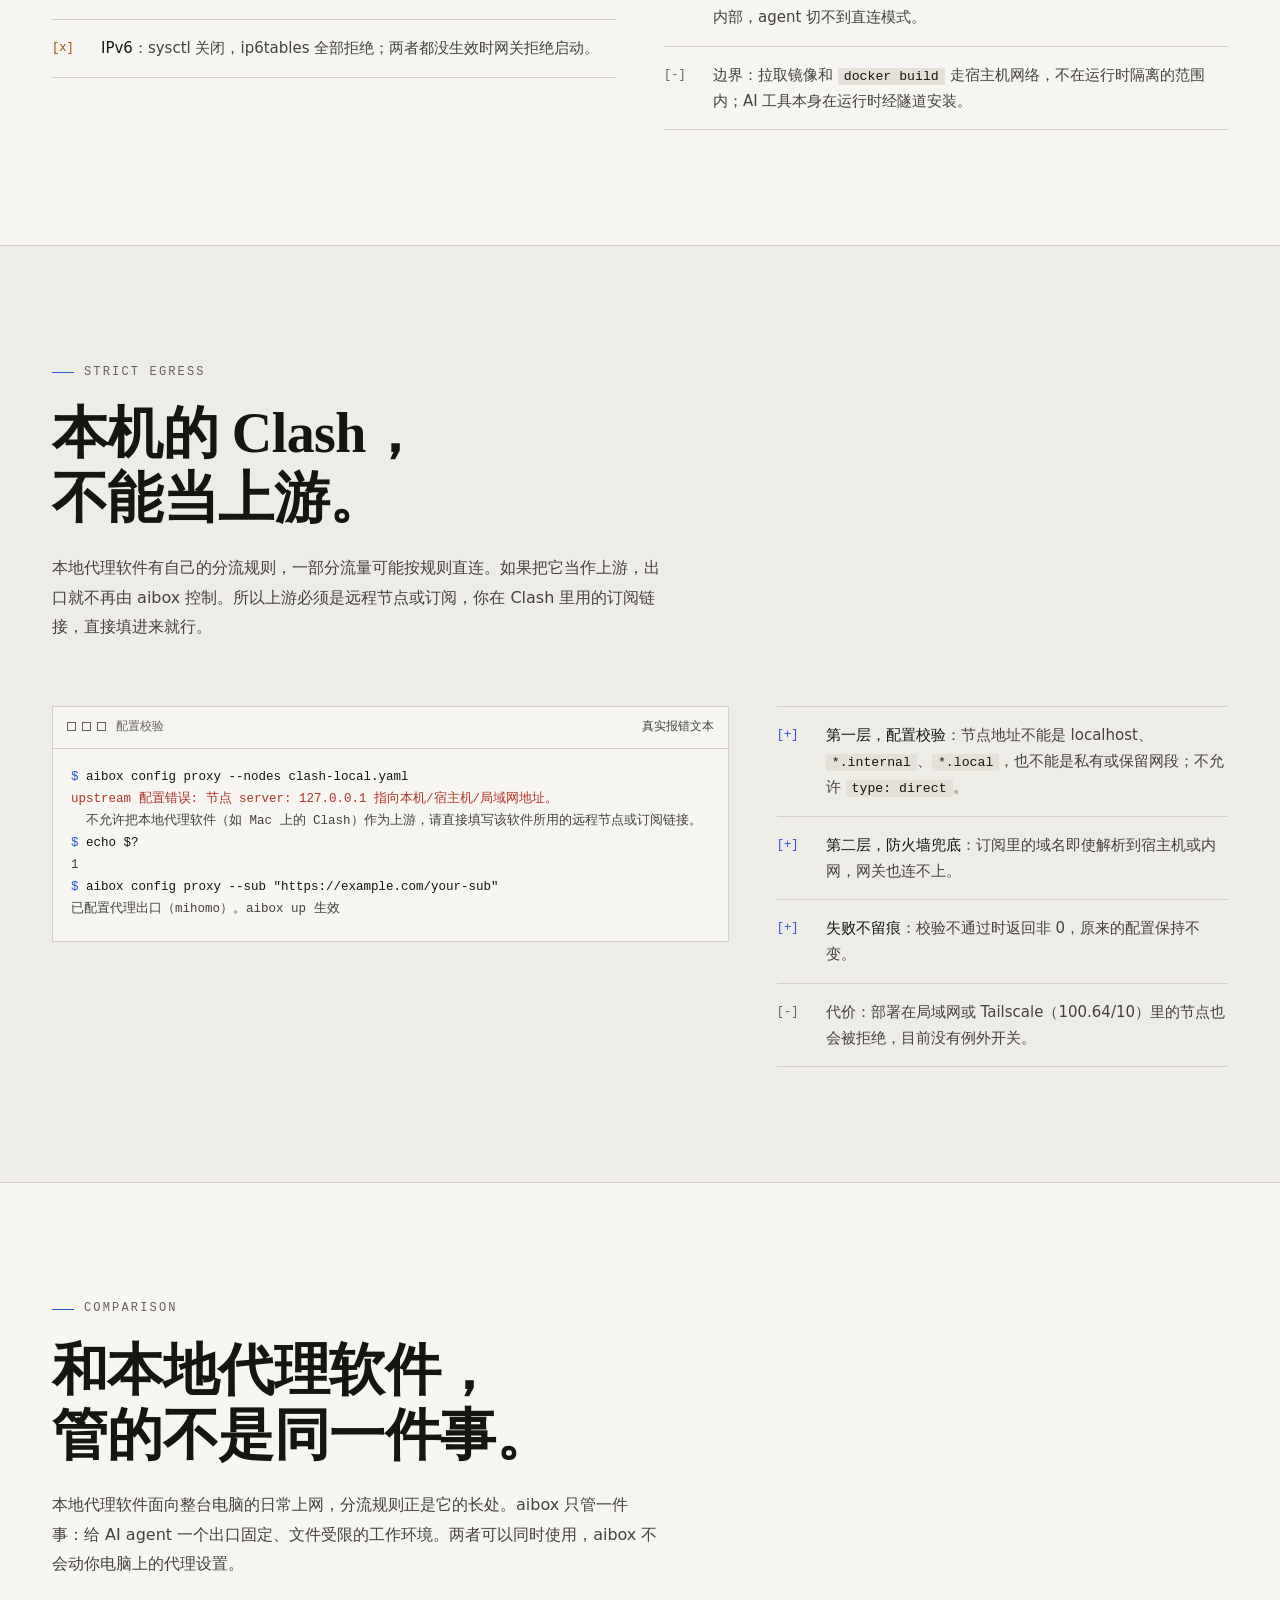
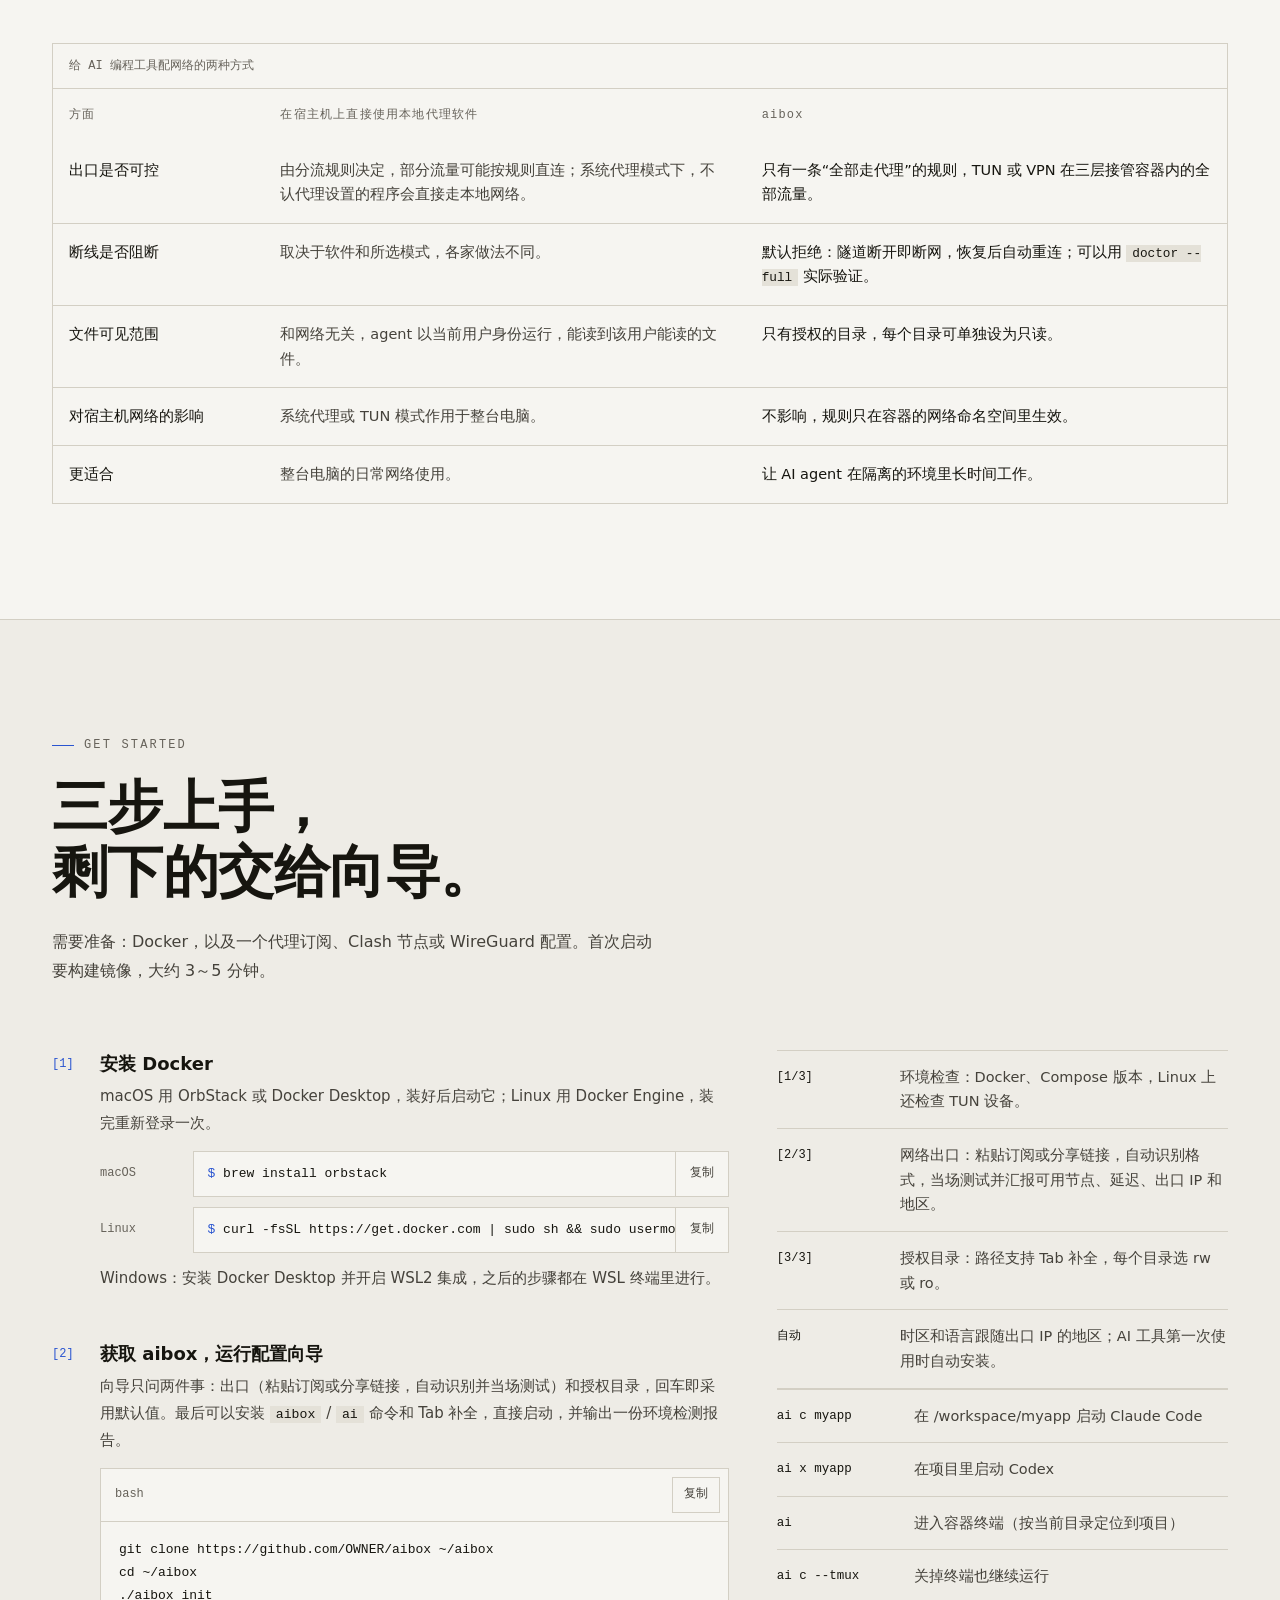
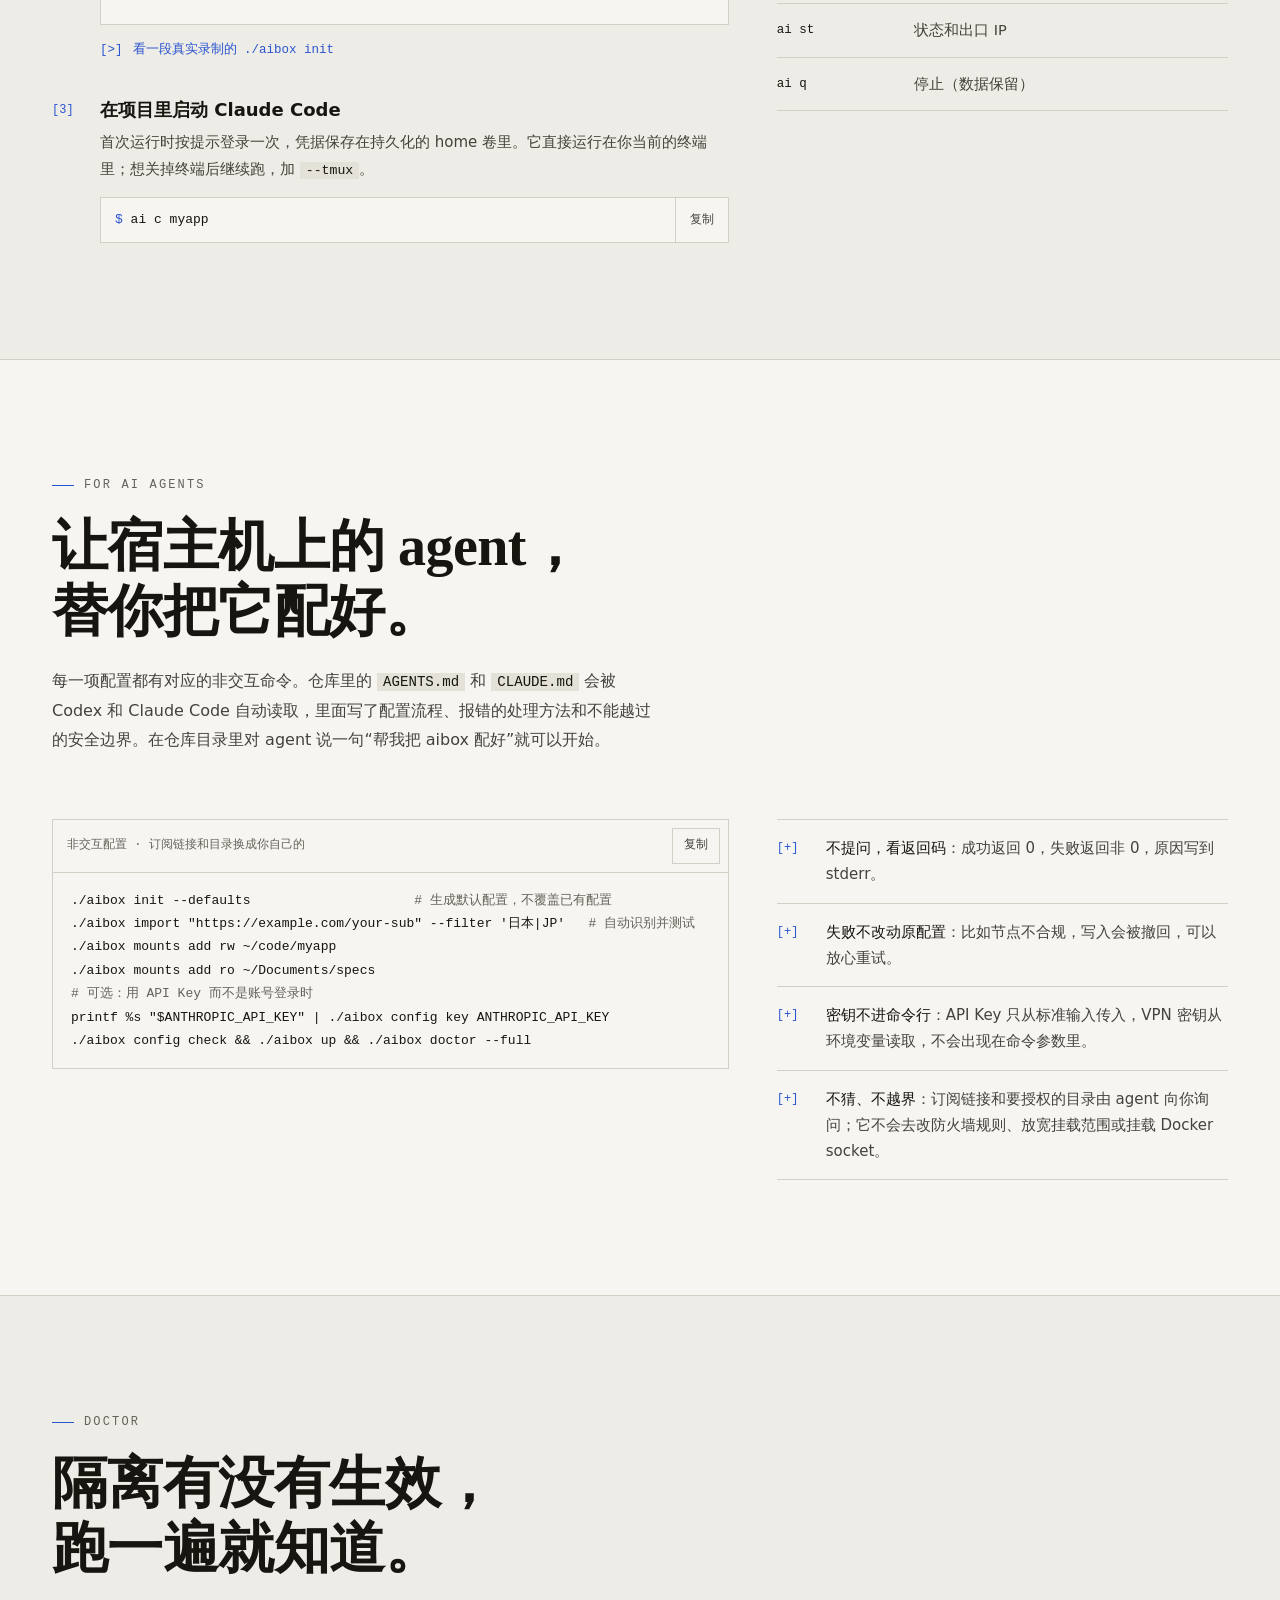
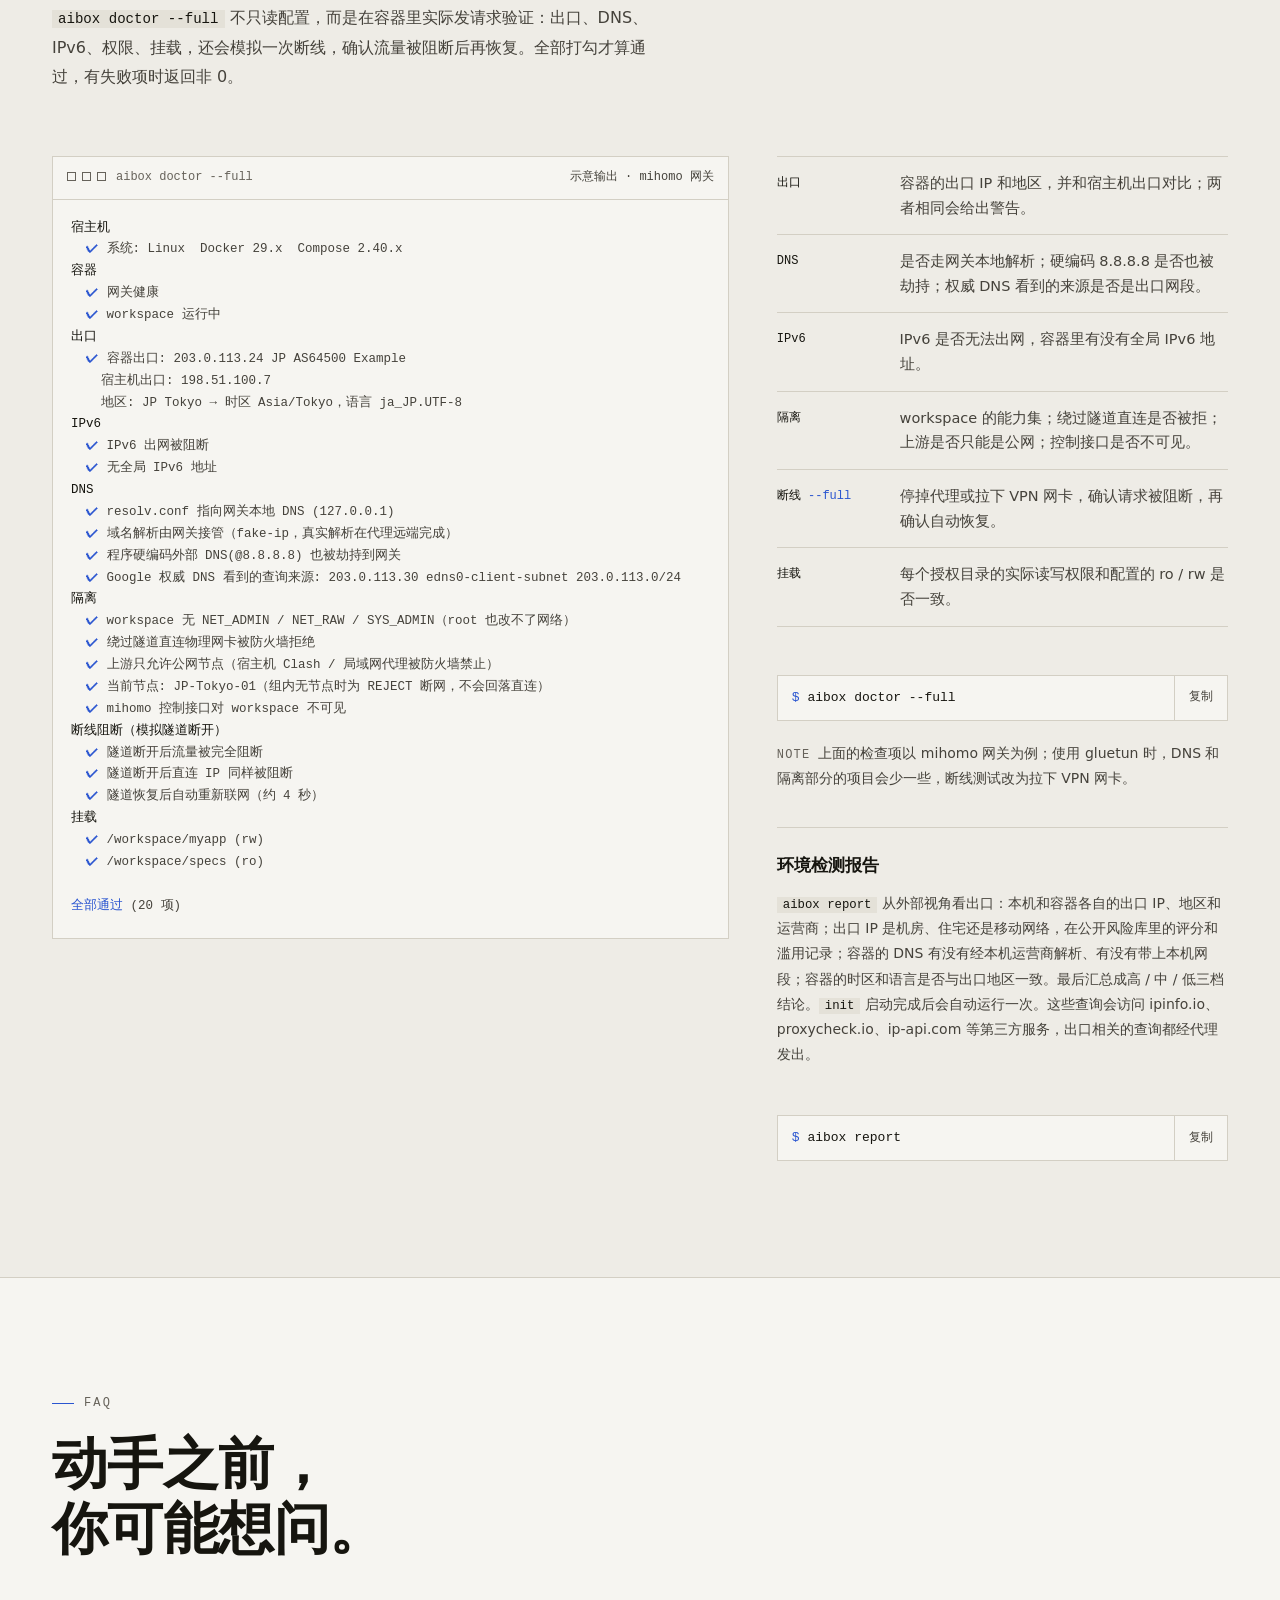
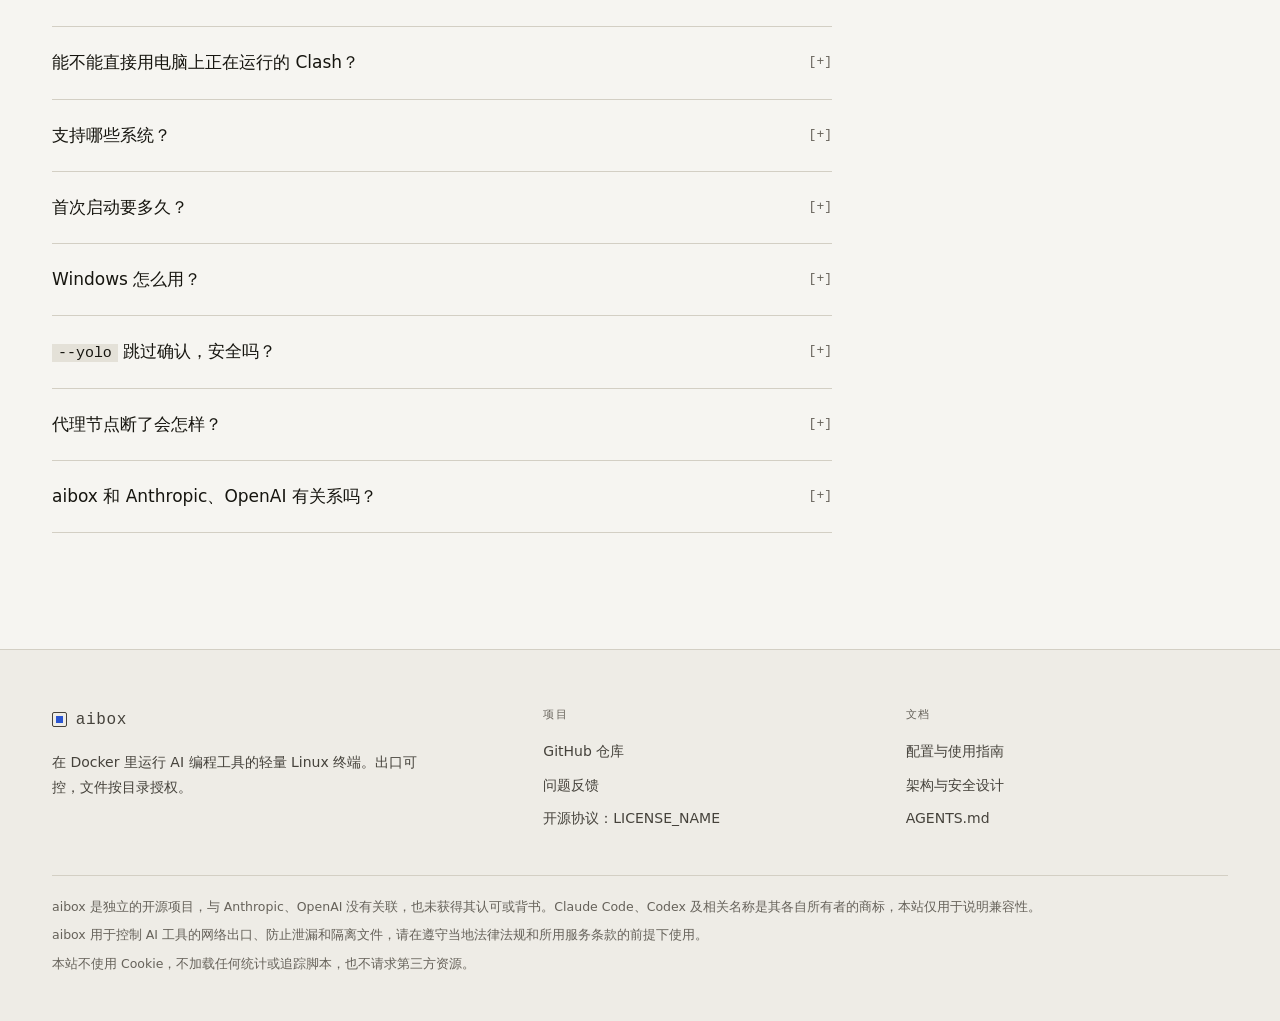
==== commit 007ca34d: "启动与检测显示进度；AI 工具改由同名脚本首次运行时安装（修复 Ctrl+C 后提示符与 claude 界面混在一起） - 新增 run_step：长操作在后台运行，前台显示已用时间、预计时间和当前步" ====
--- a/site/index.html
+++ b/site/index.html
@@ -361,11 +361,12 @@
           <span class="n">[2]</span>
           <div>
             <h3>获取 aibox，运行配置向导</h3>
-            <p>向导只问两件事：出口（粘贴订阅或分享链接，自动识别并当场测试）和授权目录，回车即采用默认值。最后可以安装 <code>aibox</code> / <code>ai</code> 命令和 Tab 补全，直接启动并体检。</p>
+            <p>向导只问两件事：出口（粘贴订阅或分享链接，自动识别并当场测试）和授权目录，回车即采用默认值。最后可以安装 <code>aibox</code> / <code>ai</code> 命令和 Tab 补全，直接启动，并输出一份环境检测报告。</p>
             <div class="code"><div class="code-bar"><span>bash</span><button class="mini copy" type="button" data-target="c-init">复制</button></div>
 <pre id="c-init">git clone https://github.com/OWNER/aibox ~/aibox
 cd ~/aibox
 ./aibox init</pre></div>
+            <a class="rec-link" href="init/"><span aria-hidden="true">[&gt;]</span>看一段真实录制的 ./aibox init</a>
           </div>
         </li>
         <li>
@@ -444,6 +445,7 @@
 <span class="hd">出口</span>
   <span class="ok">✔</span> 容器出口: 203.0.113.24 JP AS64500 Example
     宿主机出口: 198.51.100.7
+    地区: JP Tokyo → 时区 Asia/Tokyo，语言 ja_JP.UTF-8
 <span class="hd">IPv6</span>
   <span class="ok">✔</span> IPv6 出网被阻断
   <span class="ok">✔</span> 无全局 IPv6 地址
@@ -479,6 +481,9 @@
         </ul>
         <div class="cli below"><pre id="c-doctor">aibox doctor --full</pre><button class="copy" type="button" data-target="c-doctor">复制</button></div>
         <p class="note"><span class="lbl">NOTE</span>上面的检查项以 mihomo 网关为例；使用 gluetun 时，DNS 和隔离部分的项目会少一些，断线测试改为拉下 VPN 网卡。</p>
+        <h3 class="sub-h">环境检测报告</h3>
+        <p class="note"><code>aibox report</code> 从外部视角看出口：本机和容器各自的出口 IP、地区和运营商；出口 IP 是机房、住宅还是移动网络，在公开风险库里的评分和滥用记录；容器的 DNS 有没有经本机运营商解析、有没有带上本机网段；容器的时区和语言是否与出口地区一致。最后汇总成高 / 中 / 低三档结论。<code>init</code> 启动完成后会自动运行一次。这些查询会访问 ipinfo.io、proxycheck.io、ip-api.com 等第三方服务，出口相关的查询都经代理发出。</p>
+        <div class="cli below"><pre id="c-report">aibox report</pre><button class="copy" type="button" data-target="c-report">复制</button></div>
       </div>
     </div>
   </div>
--- a/site/assets/site.css
+++ b/site/assets/site.css
@@ -318,3 +318,65 @@
   .term pre { white-space: pre-wrap; overflow-wrap: anywhere; }
 }
 html[lang="en"] .hero h1 { font-size: clamp(32px, 3.4vw, 50px); }
+
+/* ---------- 终端录制回放（init/） ---------- */
+.cast-page { border-top: 0; padding-top: calc(var(--header) + clamp(40px, 6vw, 72px)); }
+.cast-meta { display: flex; flex-wrap: wrap; gap: 10px 32px; margin: 28px 0 0; font-family: var(--font-mono); font-size: 12px; }
+.cast-meta div { min-width: 0; }
+.cast-meta dt { color: var(--mut); letter-spacing: .08em; }
+.cast-meta dd { margin: 2px 0 0; color: var(--tx); }
+.cast { display: grid; grid-template-columns: minmax(0, 1fr) 300px; gap: 40px; margin-top: 40px; align-items: start; }
+@media (max-width: 1100px) { .cast { grid-template-columns: minmax(0, 1fr); } }
+.cast-term { margin: 0; }
+.cast-view { height: min(660px, 72vh); overflow: auto; padding: 16px 18px; background: var(--bg); overscroll-behavior: contain; }
+.cast-view:focus-visible { outline: 1px solid var(--acc); outline-offset: -1px; }
+.cast-screen { font-family: var(--font-mono); font-size: 12.5px; line-height: 1.6; color: var(--tx2); white-space: pre; width: max-content; min-width: 100%; font-variant-numeric: tabular-nums; }
+.cast-screen .ln { min-height: 1.6em; }
+.cast-screen .cur { background: var(--tx); color: var(--bg); }
+.cast.playing .cast-screen .cur { animation: blink 1s steps(1) infinite; }
+.cast-nojs { margin: 0; color: var(--mut); font-family: var(--font-mono); font-size: 12.5px; }
+.cast-ctl { justify-content: flex-start; flex-wrap: nowrap; }
+.cast-ctl .mini { flex: none; min-width: 4.2em; }
+.cast-bar { flex: 1 1 auto; min-width: 60px; height: 18px; position: relative; cursor: pointer; }
+.cast-bar::before { content: ""; position: absolute; left: 0; right: 0; top: 8px; height: 1px; background: var(--line); }
+.cast-bar i { position: absolute; left: 0; top: 7px; height: 3px; background: var(--acc); width: 0; }
+.cast-bar:focus-visible { outline: 1px solid var(--acc); outline-offset: 2px; }
+.cast-time { flex: none; white-space: nowrap; }
+@media (max-width: 560px) { .cast-ctl { flex-wrap: wrap; } .cast-bar { flex-basis: 100%; order: 3; } }
+.cast-side h2 { font-family: var(--font-mono); font-size: 11px; letter-spacing: .14em; font-weight: 400; color: var(--mut); margin: 0 0 12px; text-transform: uppercase; }
+.cast-side h2 + * { margin-bottom: 36px; }
+.cast-chapters { list-style: none; margin: 0; padding: 0; border-top: 1px solid var(--line); }
+.cast-chapters li { border-bottom: 1px solid var(--line); }
+.cast-chapters button { all: unset; box-sizing: border-box; display: grid; grid-template-columns: 3.6em minmax(0, 1fr); width: 100%; padding: 10px 0; cursor: pointer; font-size: 14px; color: var(--tx2); transition: color var(--hover); }
+.cast-chapters button span { font-family: var(--font-mono); font-size: 12px; color: var(--mut); padding-top: 2px; }
+.cast-chapters button:hover { color: var(--tx); }
+.cast-chapters button:focus-visible { outline: 1px solid var(--acc); outline-offset: 2px; }
+.cast-side .ticks li { font-size: 14px; }
+.cast-back { margin: 0; }
+
+/* ANSI 颜色：映射到站点色板，深浅两种主题都可读 */
+.a-f0, .a-f8 { color: var(--mut); }
+.a-f1, .a-f9 { color: var(--bad); }
+.a-f2, .a-f10 { color: var(--acc); }
+.a-f3, .a-f11 { color: var(--warn); }
+.a-f4, .a-f12, .a-f6, .a-f14 { color: var(--acc); }
+.a-f5, .a-f13 { color: var(--tx2); }
+.a-f7, .a-f15 { color: var(--tx); }
+.a-g0, .a-g8 { background: var(--bg3); }
+.a-g1, .a-g9 { background: var(--bad); color: var(--bg); }
+.a-g2, .a-g10, .a-g4, .a-g12, .a-g6, .a-g14 { background: var(--acc); color: var(--bg); }
+.a-g3, .a-g11 { background: var(--warn); color: var(--bg); }
+.a-g5, .a-g13, .a-g7, .a-g15 { background: var(--bg3); }
+.a-b { font-weight: 700; color: var(--tx); }
+.a-b.a-f1, .a-b.a-f9 { color: var(--bad); }
+.a-b.a-f2, .a-b.a-f10, .a-b.a-f4, .a-b.a-f6 { color: var(--acc); }
+.a-b.a-f3, .a-b.a-f11 { color: var(--warn); }
+.a-d { color: var(--mut); }
+.a-i { font-style: italic; }
+.a-u { text-decoration: underline; }
+
+/* 首页“上手”里指向录制页的链接 */
+.rec-link { display: inline-flex; gap: 10px; align-items: baseline; margin-top: 14px; font-family: var(--font-mono); font-size: 12.5px; color: var(--acc); text-decoration: none; border-bottom: 1px solid transparent; transition: border-color var(--hover); }
+.rec-link:hover { border-bottom-color: var(--acc); }
+.sub-h { font-size: 17px; font-weight: 700; margin: 36px 0 0; padding-top: 22px; border-top: 1px solid var(--line); }
+.sub-h + .note { margin-top: 10px; }
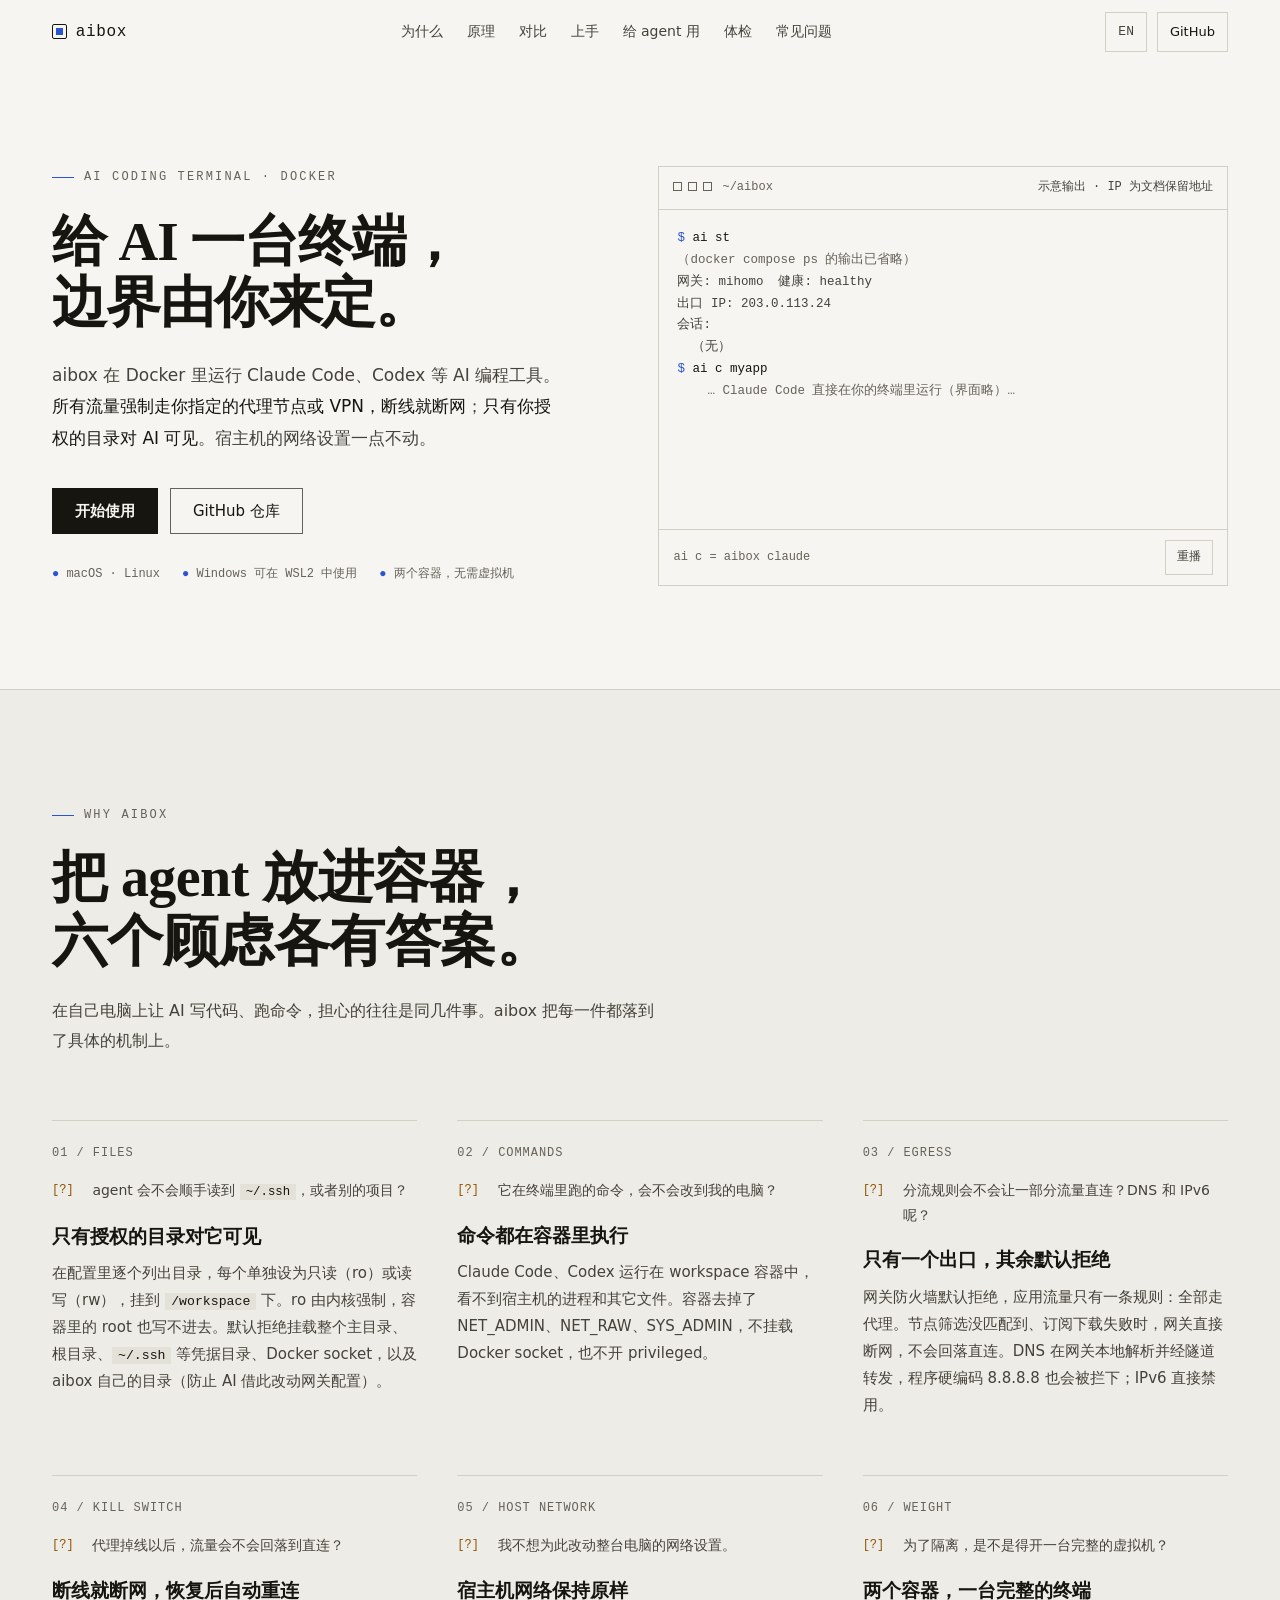
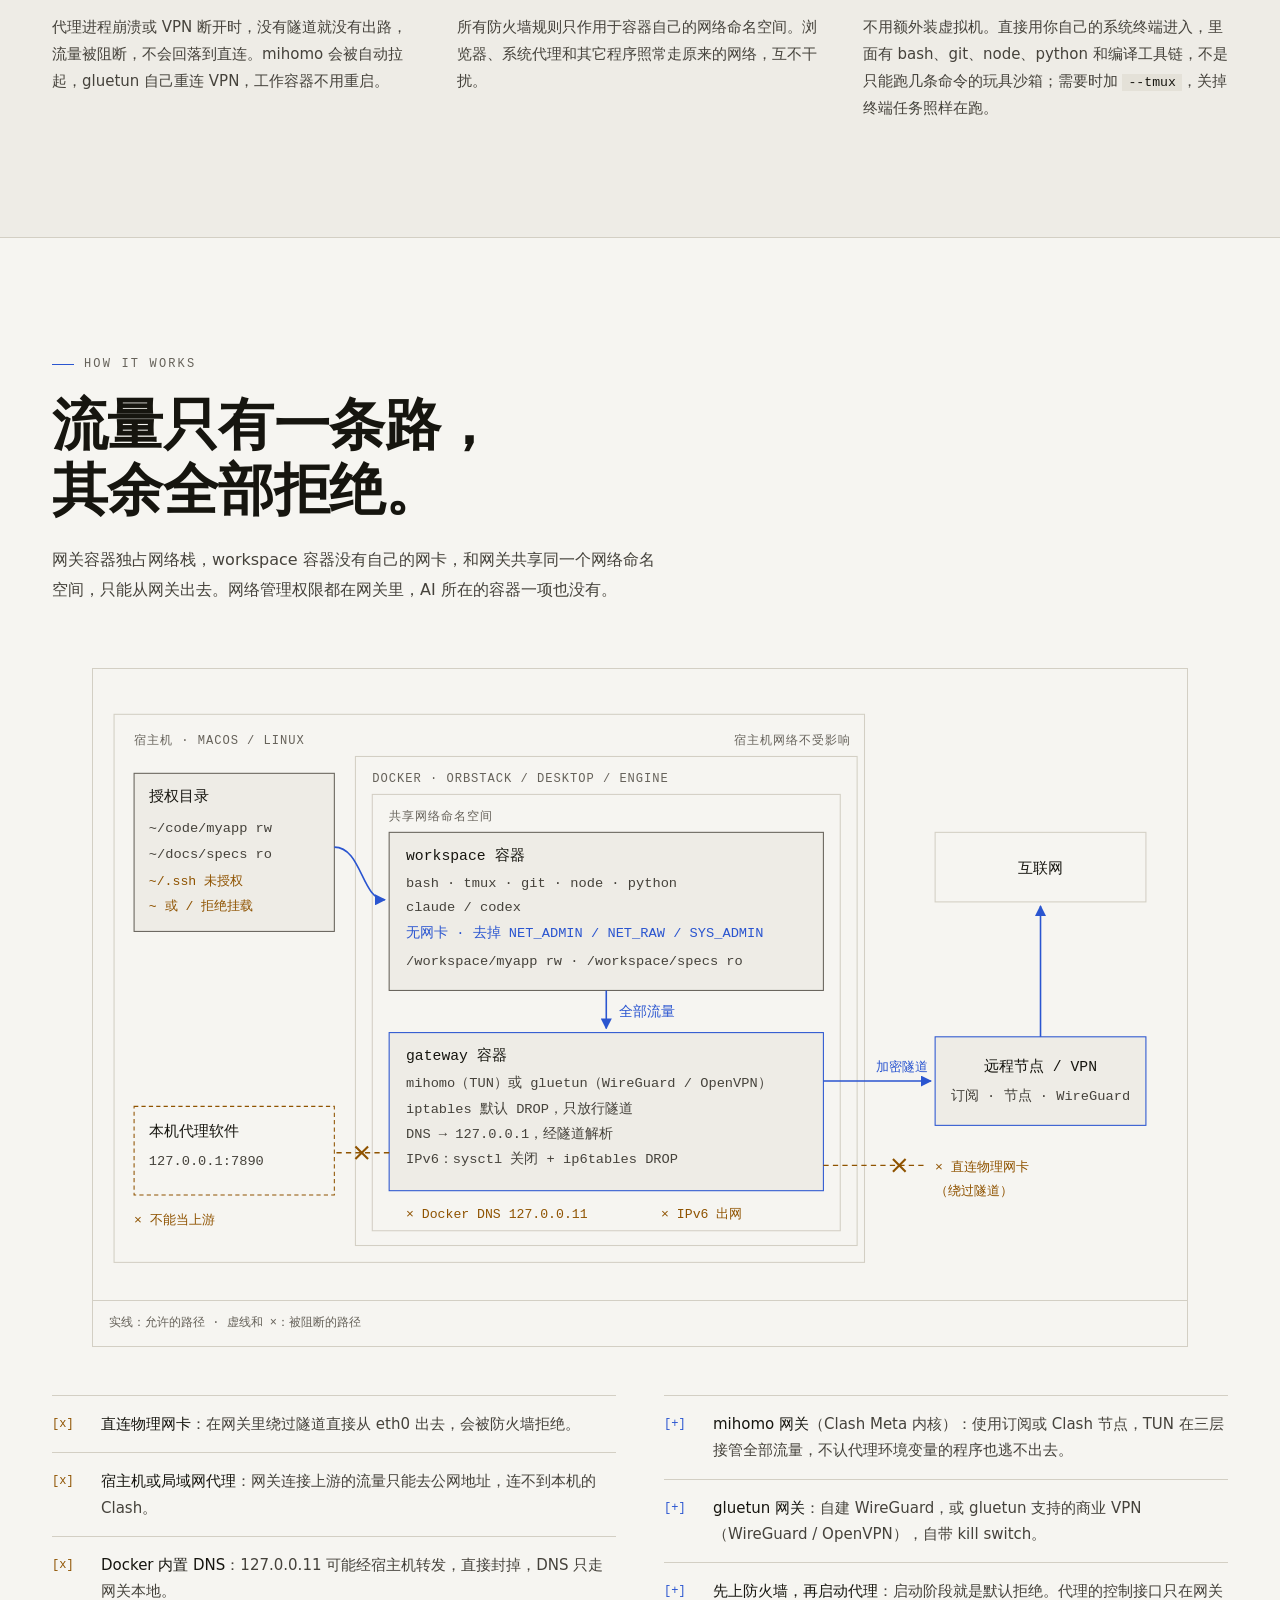
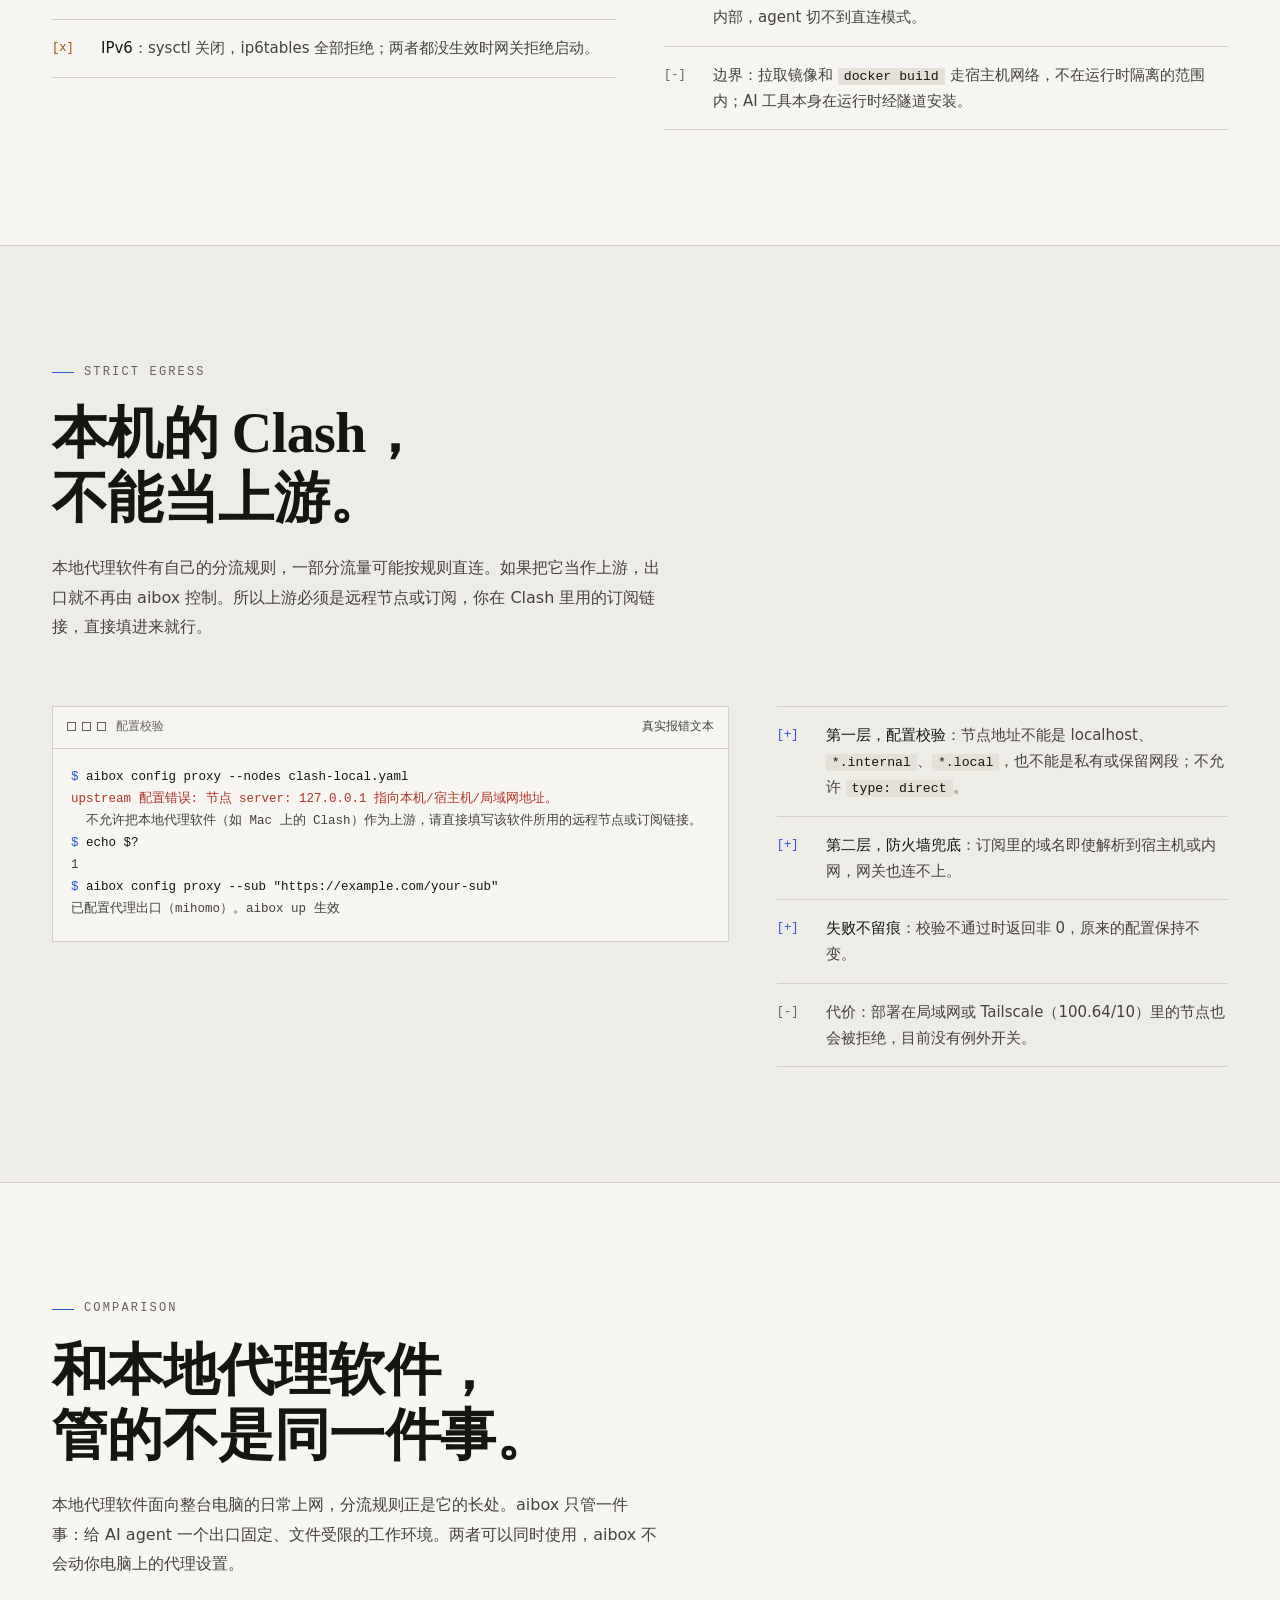
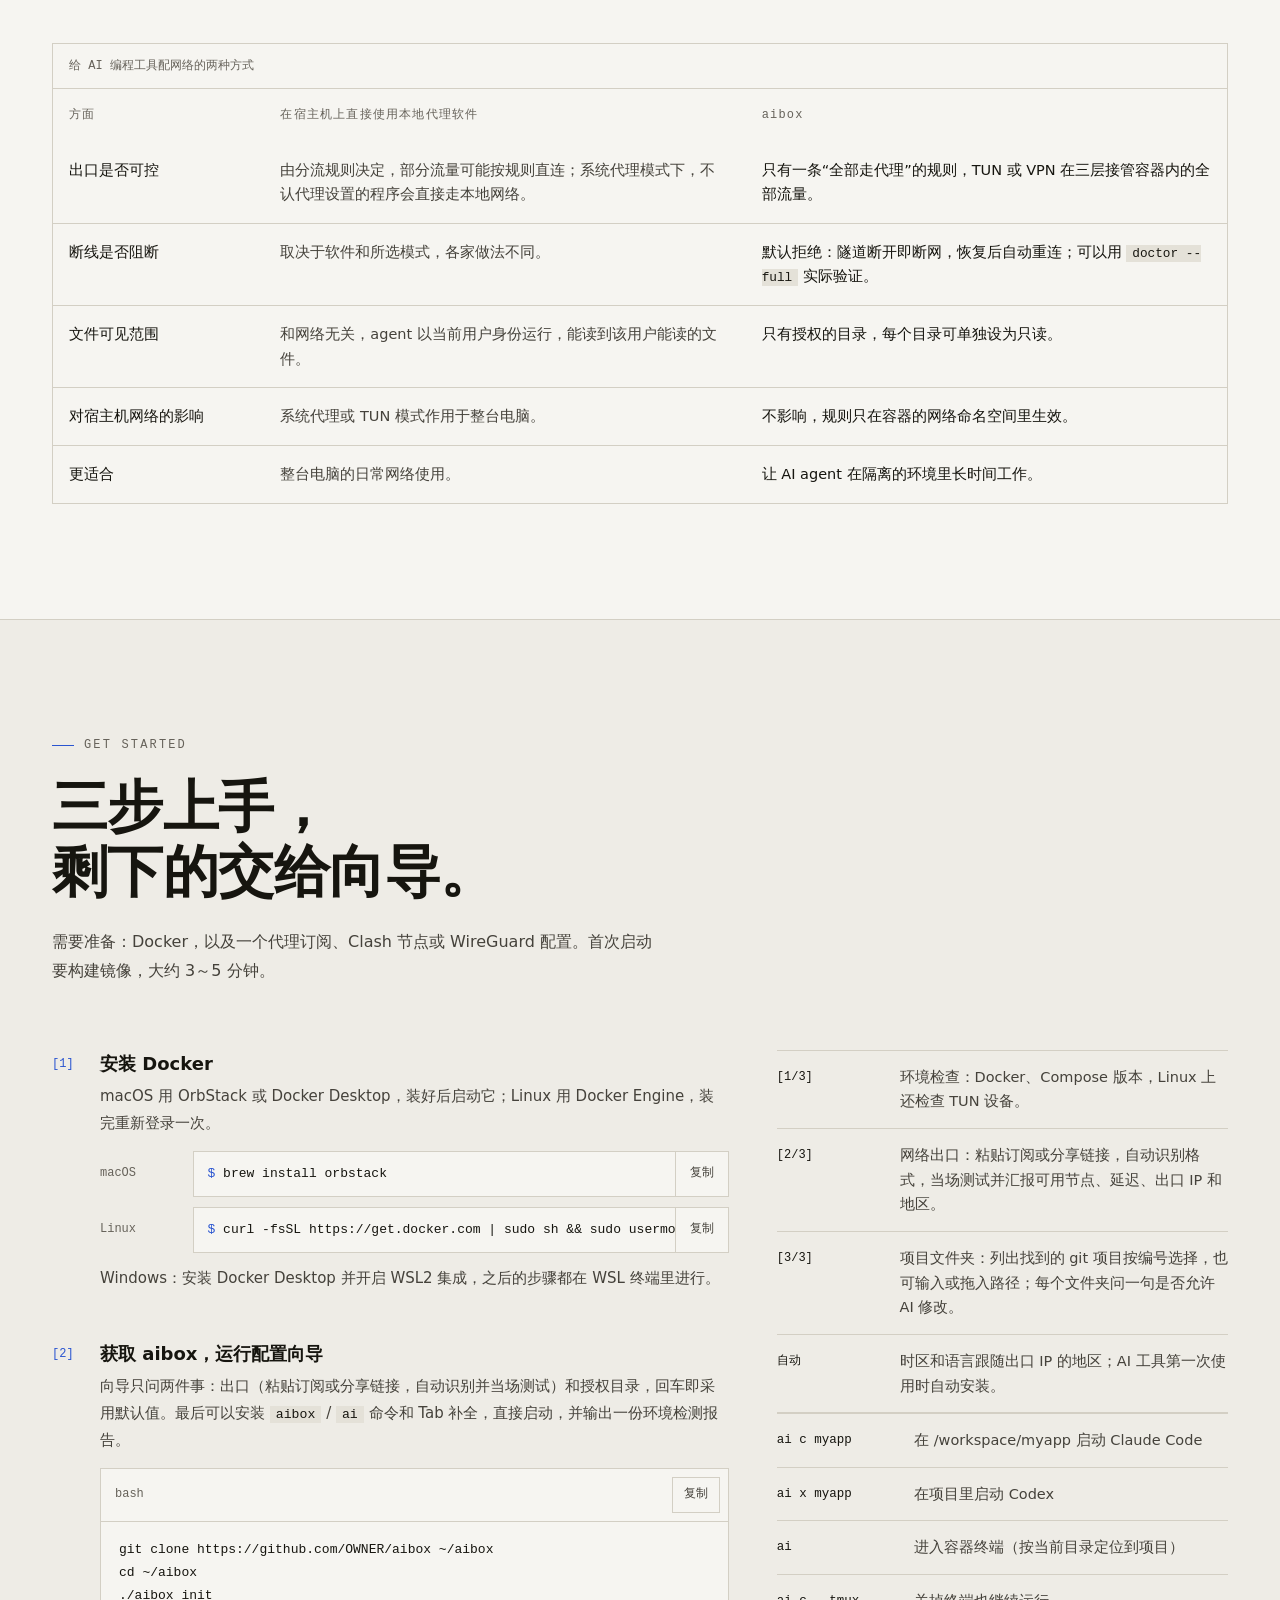
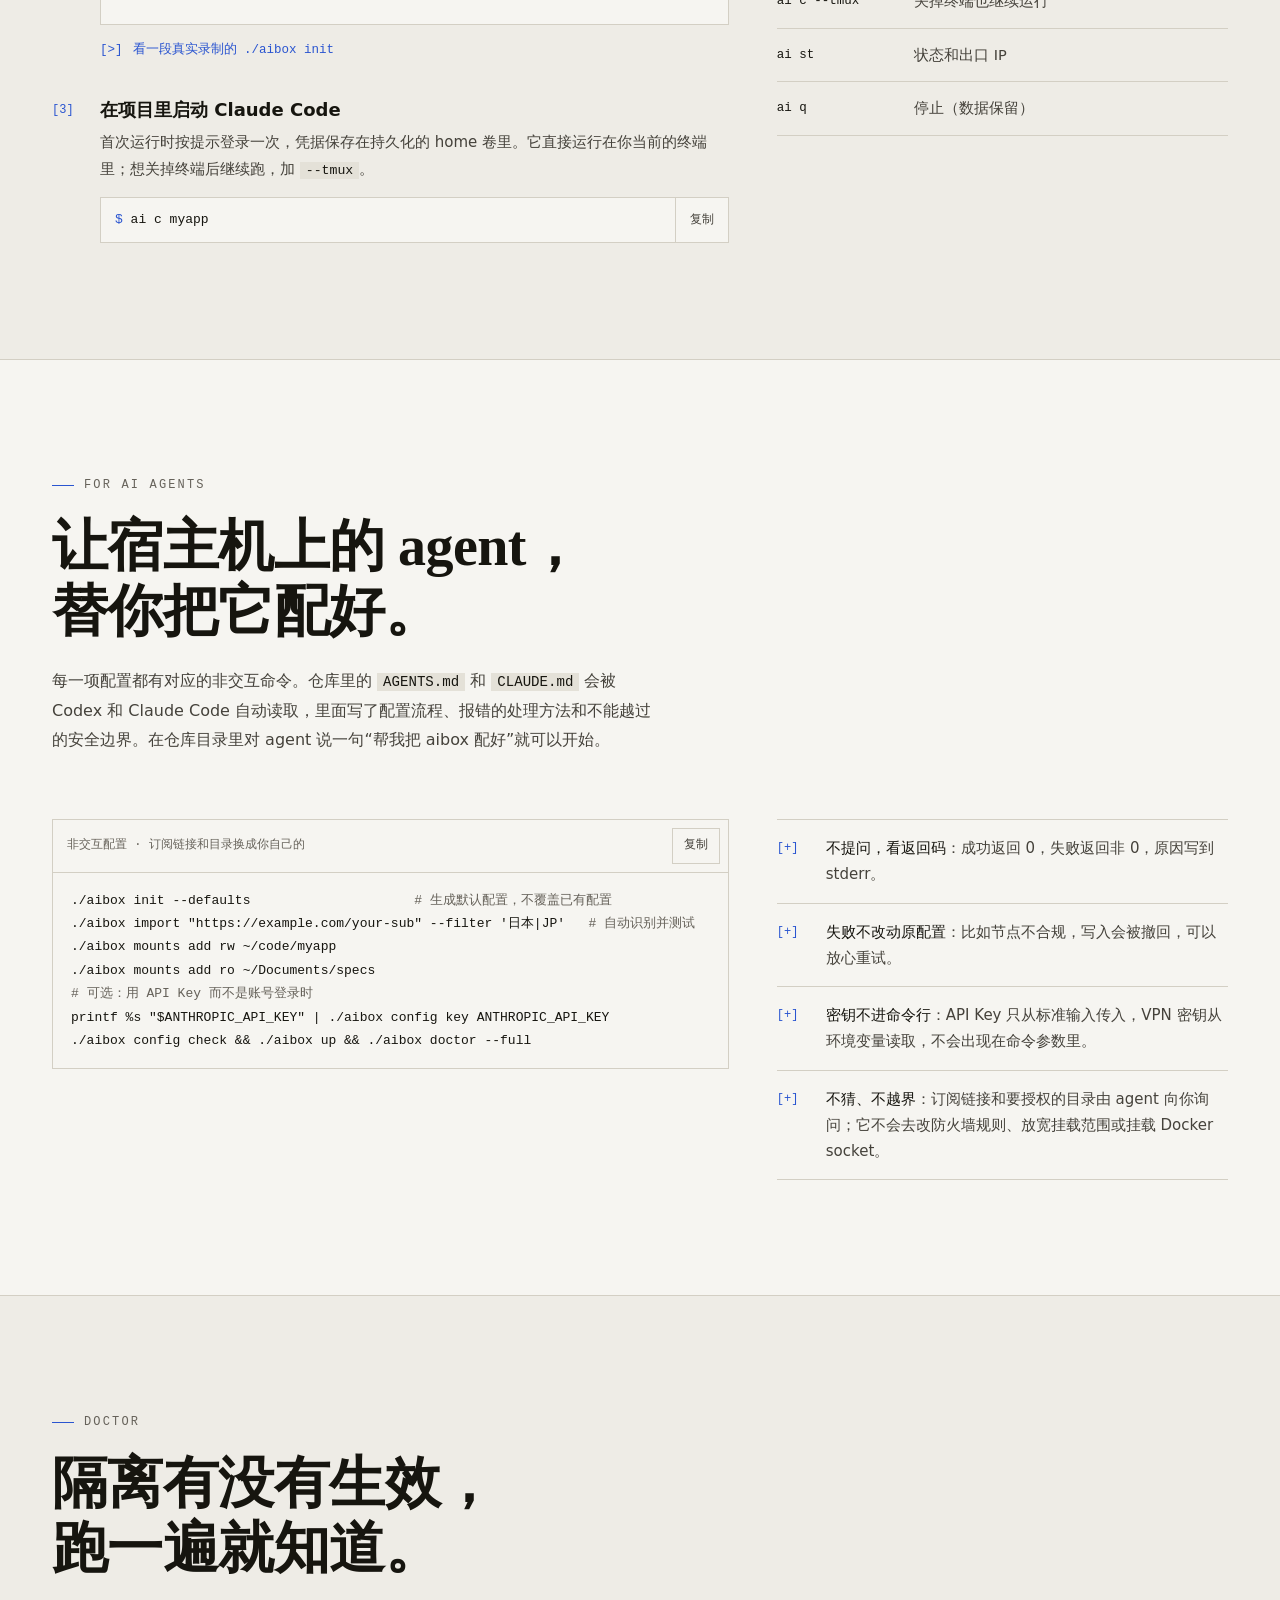
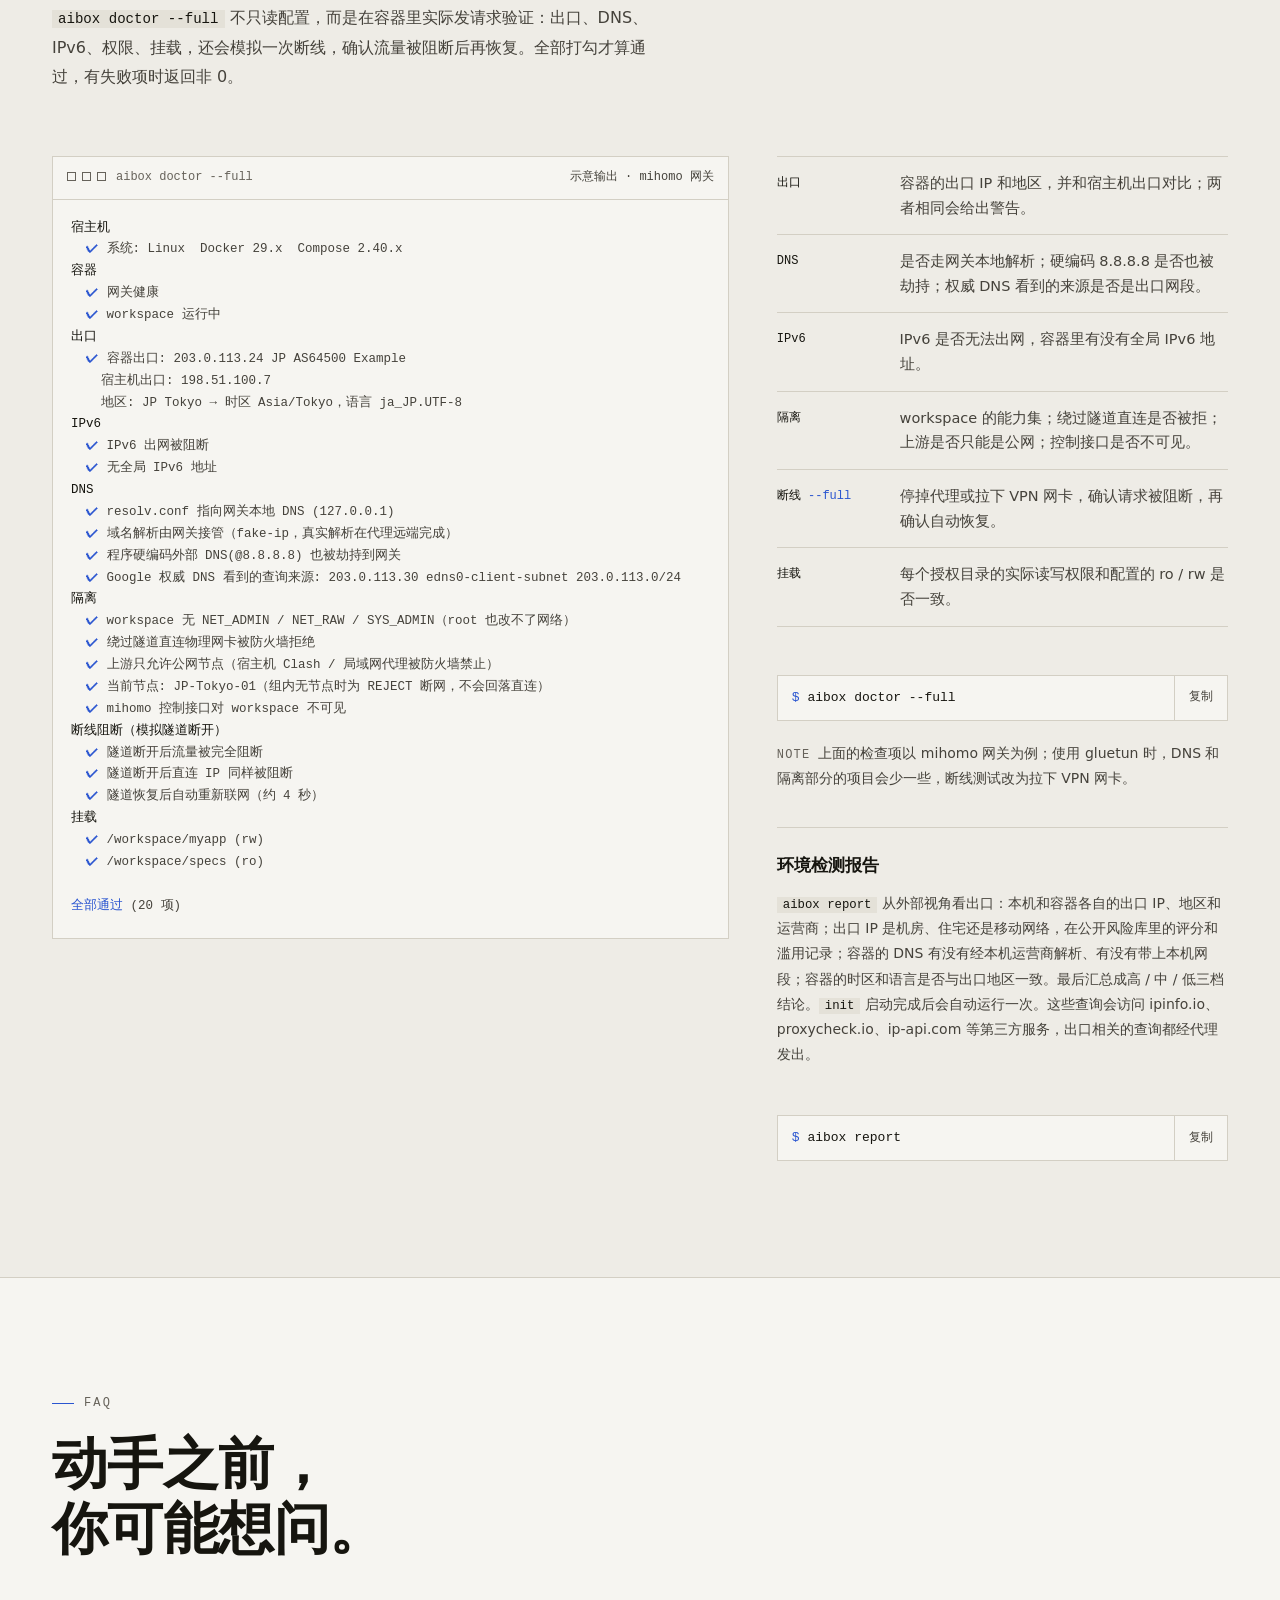
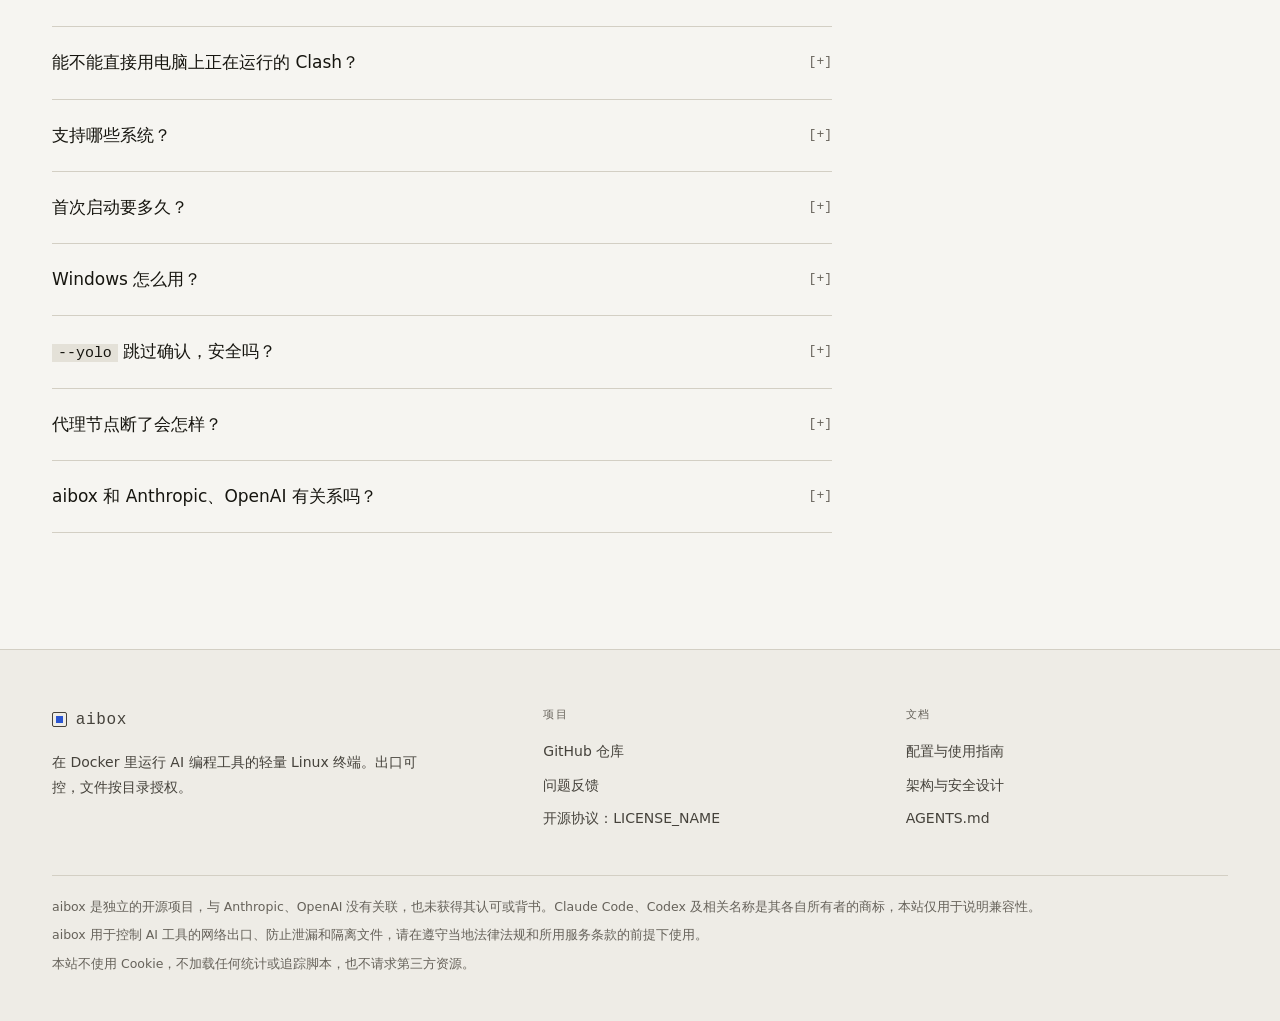
==== commit dc48ff85: "向导第 3 步改为选择项目文件夹：自动列出 git 项目按编号选择，支持拖入路径，用「允许 AI 修改吗」代替 rw/ro Co-Authored-By: Claude Opus 5.5 <norep" ====
--- a/site/index.html
+++ b/site/index.html
@@ -383,7 +383,7 @@
         <ul class="checks" aria-label="配置向导的 3 个步骤">
           <li><span>[1/3]</span>环境检查：Docker、Compose 版本，Linux 上还检查 TUN 设备。</li>
           <li><span>[2/3]</span>网络出口：粘贴订阅或分享链接，自动识别格式，当场测试并汇报可用节点、延迟、出口 IP 和地区。</li>
-          <li><span>[3/3]</span>授权目录：路径支持 Tab 补全，每个目录选 rw 或 ro。</li>
+          <li><span>[3/3]</span>项目文件夹：列出找到的 git 项目按编号选择，也可输入或拖入路径；每个文件夹问一句是否允许 AI 修改。</li>
           <li><span>自动</span>时区和语言跟随出口 IP 的地区；AI 工具第一次使用时自动安装。</li>
         </ul>
         <ul class="checks cmds below" aria-label="日常命令">
